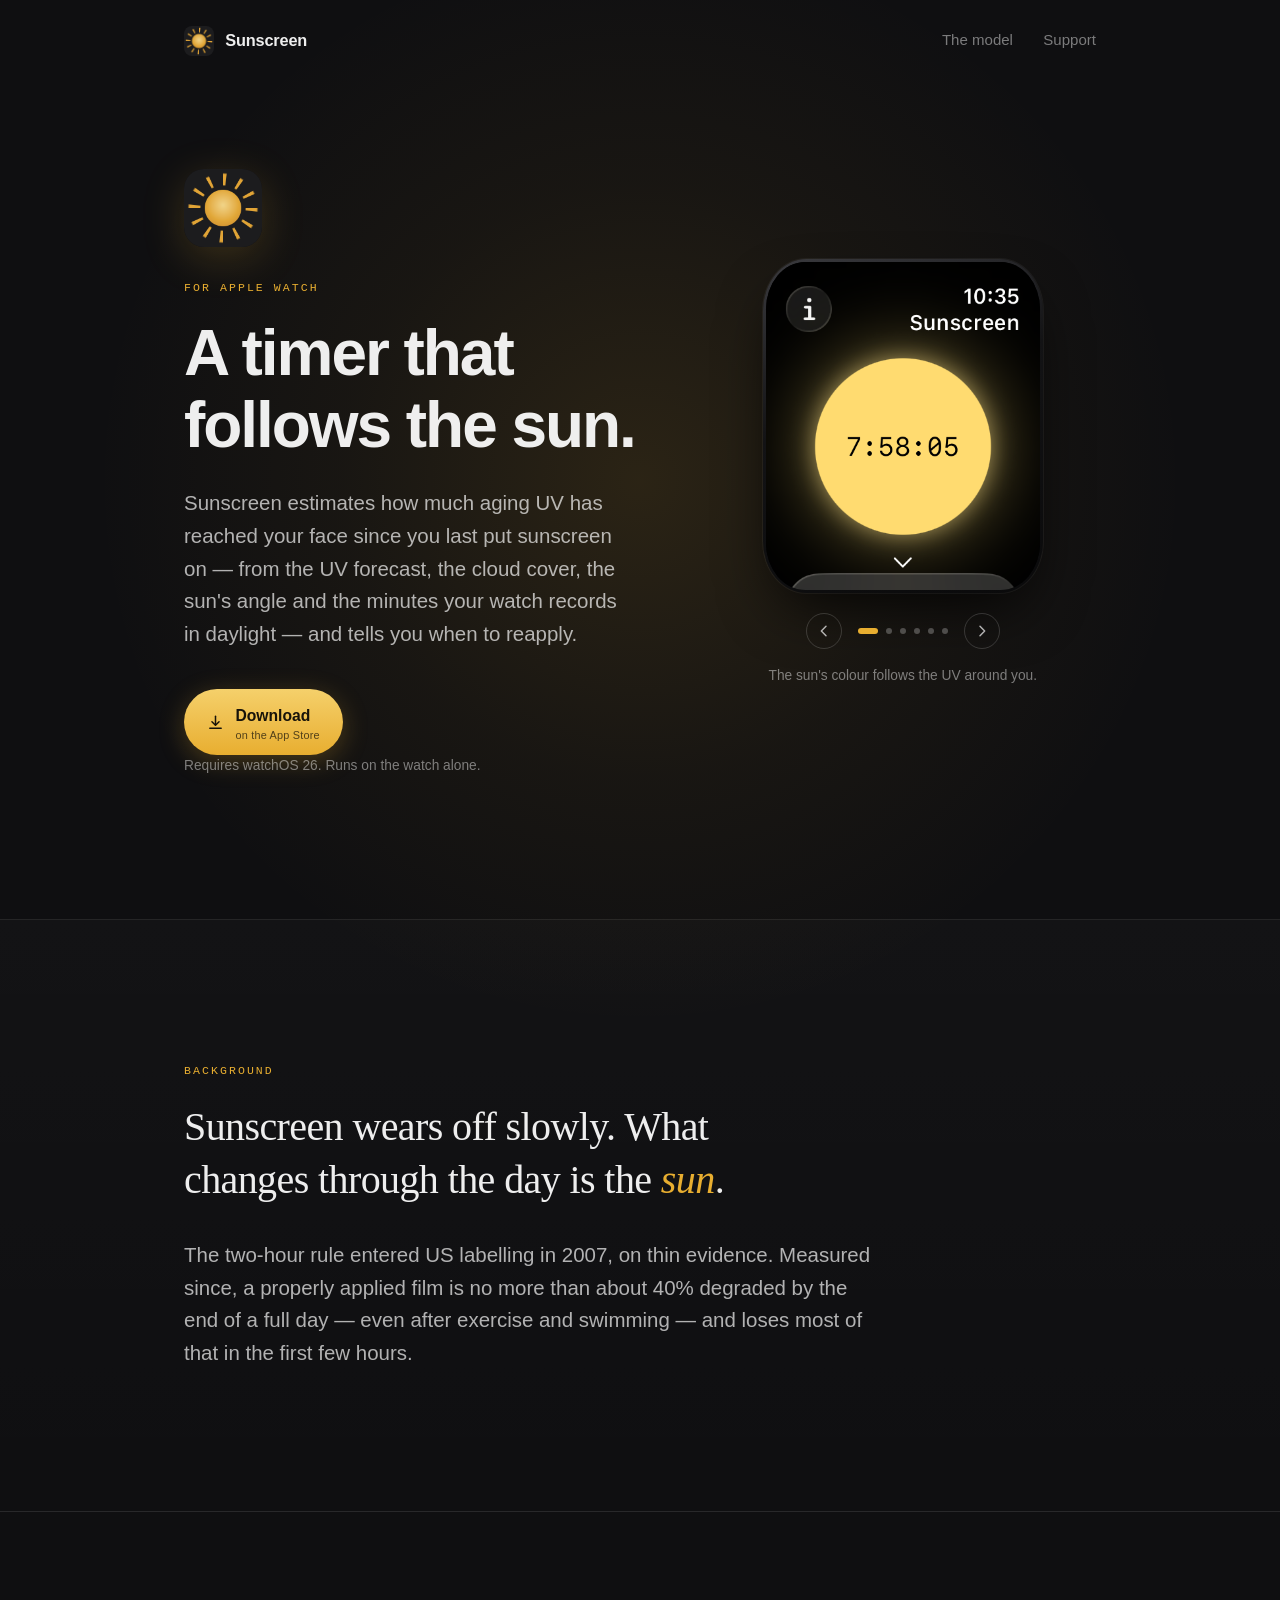
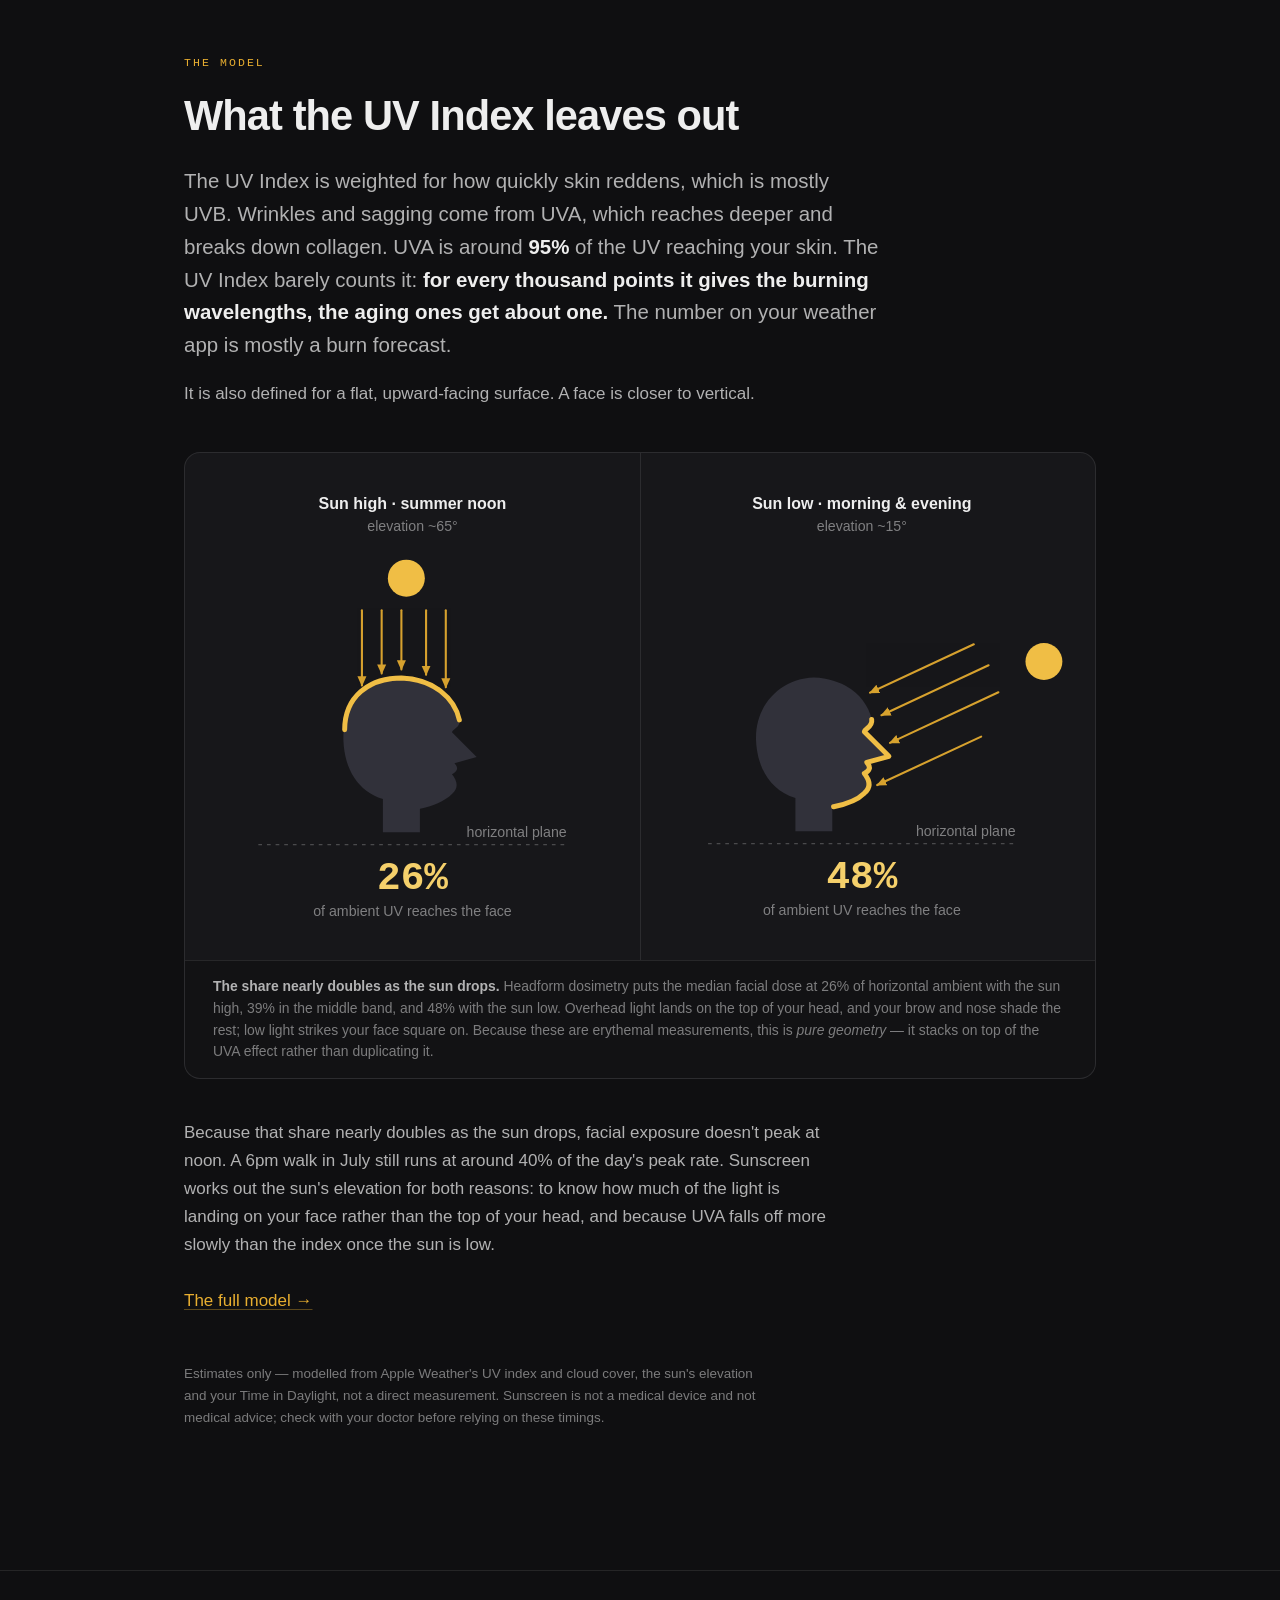
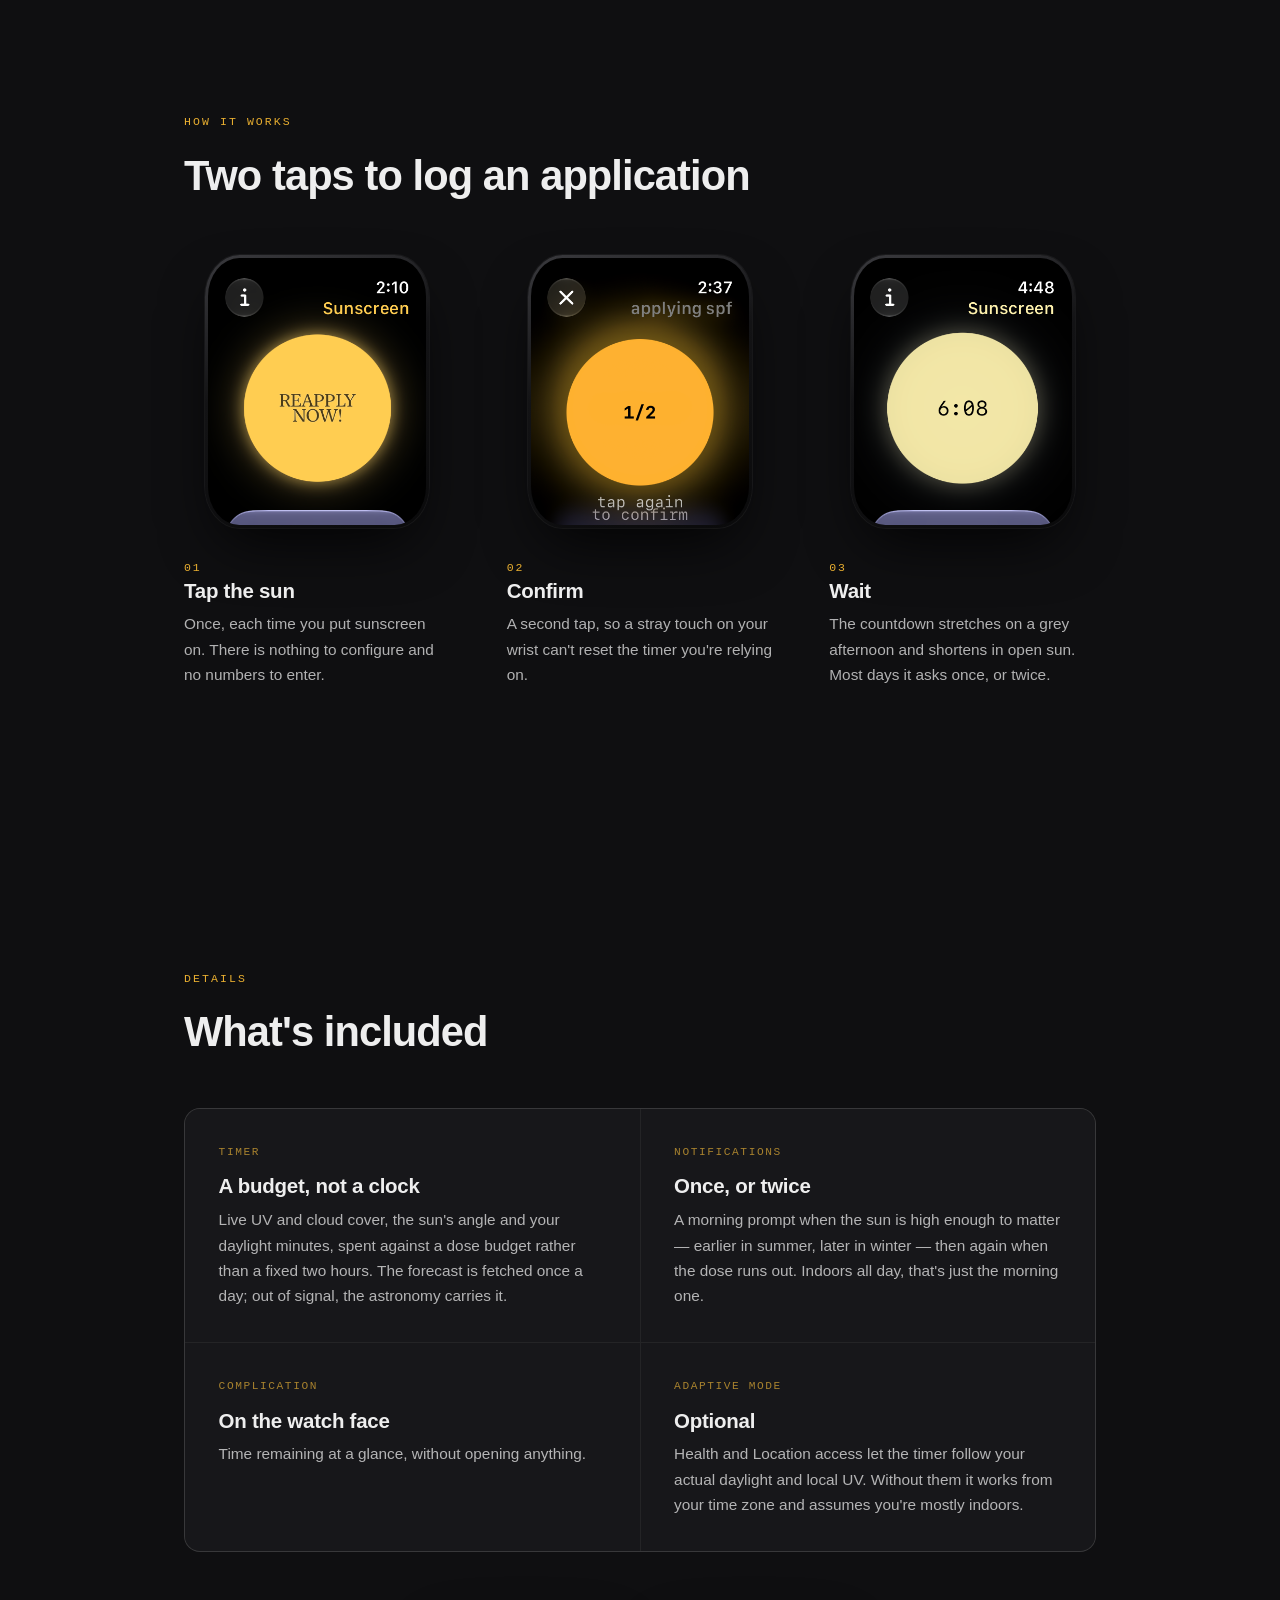
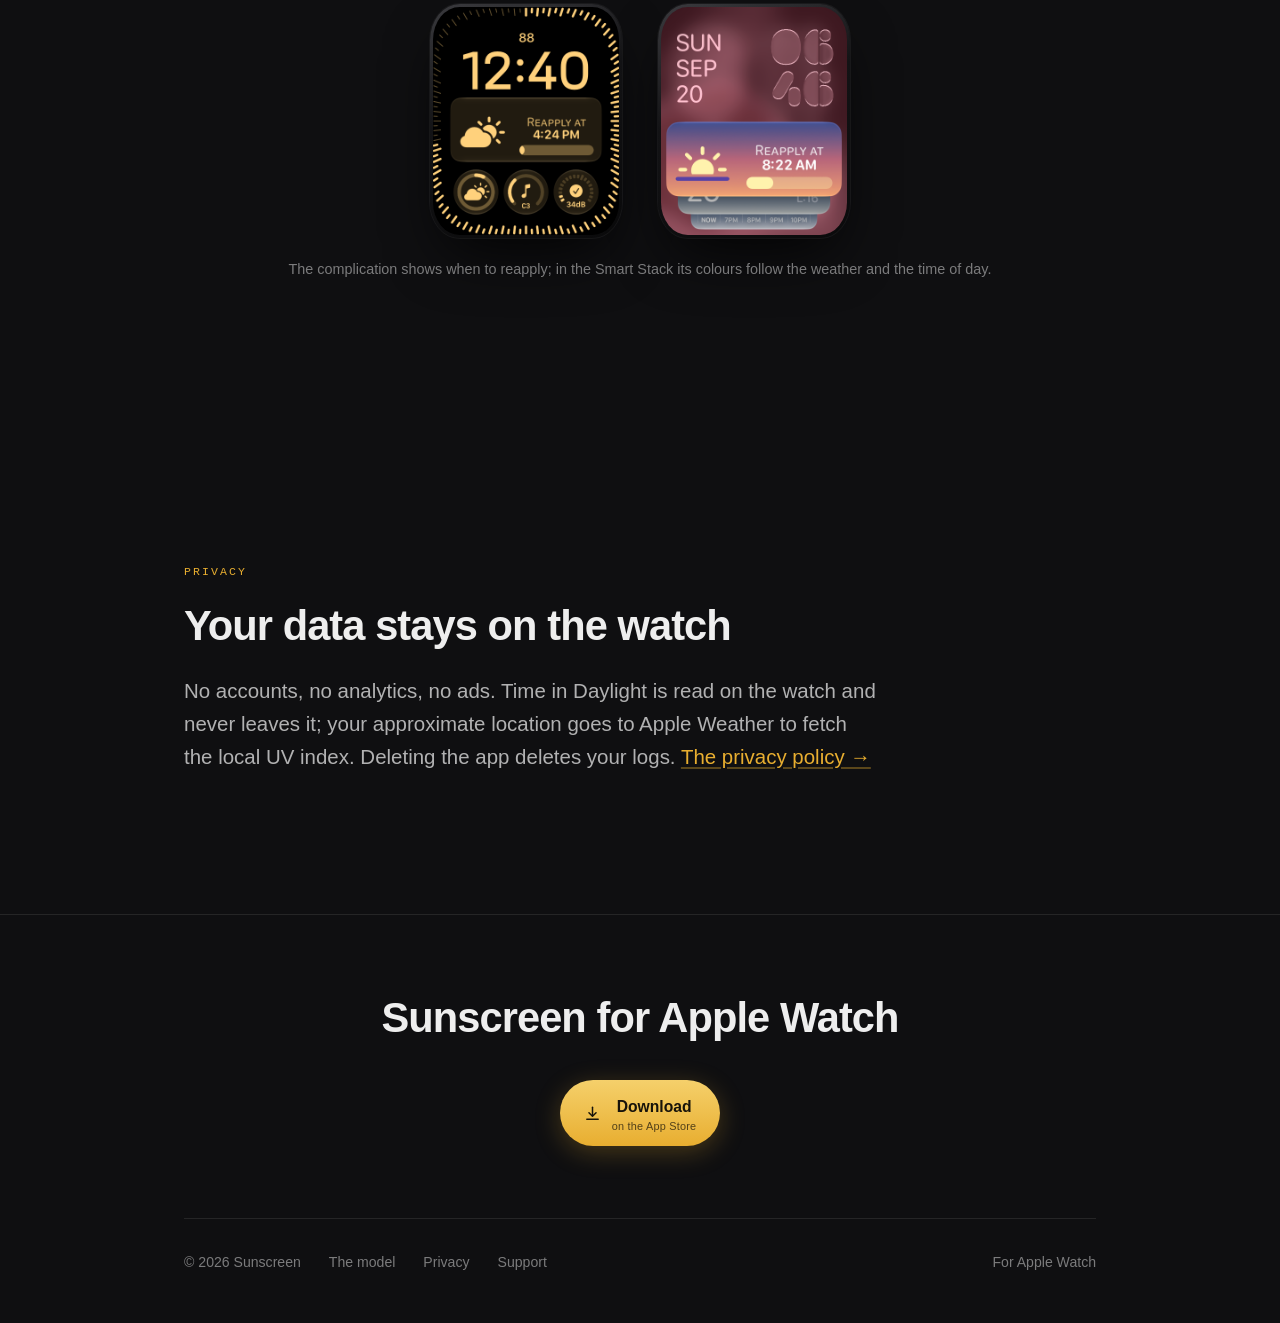
==== index.html @ d3ef0d37 "Sunscreen site" ====
<!doctype html>
<html lang="en" class="no-js">
<head>
<meta charset="utf-8">
<meta name="viewport" content="width=device-width, initial-scale=1">
<title>Sunscreen — a reapplication timer for Apple Watch</title>
<meta name="description" content="Sunscreen estimates how much aging UV has reached your face since you last put sunscreen on — from the UV forecast, cloud cover, the sun's angle and your time in daylight — and tells you when to reapply.">
<meta name="theme-color" content="#0F0F11">
<link rel="icon" href="assets/icon.png">
<link rel="apple-touch-icon" href="assets/icon.png">
<link rel="stylesheet" href="styles.css">

<meta property="og:type" content="website">
<meta property="og:title" content="Sunscreen — a reapplication timer for Apple Watch">
<meta property="og:description" content="It estimates the UV dose your face has taken since your last application, and tells you when to reapply.">
<meta property="og:image" content="assets/icon.png">
<meta name="twitter:card" content="summary_large_image">

<script>document.documentElement.classList.remove('no-js');</script>
</head>
<body>

<a class="skip-link" href="#main">Skip to content</a>

<header class="wrap">
  <nav class="nav">
    <img class="nav__mark" src="assets/icon.png" alt="">
    <a class="nav__name" href="index.html">Sunscreen</a>
    <div class="nav__links">
      <a href="the-math.html">The model</a>
      <a href="support.html">Support</a>
    </div>
  </nav>
</header>

<main id="main">

<!-- ==================================================== hero ============ -->
<section class="hero">
  <div class="wrap">
    <div class="hero__grid">
      <div>
        <img class="hero__icon" src="assets/icon.png" alt="Sunscreen app icon">
        <p class="eyebrow">For Apple Watch</p>
        <h1 class="display">A timer that follows the sun.</h1>
        <p class="lede">
          Sunscreen estimates how much aging UV has reached your face since you last put sunscreen
          on — from the UV forecast, the cloud cover, the sun's angle and the minutes your watch
          records in daylight — and tells you when to reapply.
        </p>
        <div class="cta-row">
          <!-- APP STORE LINK — replace idXXXXXXXXX everywhere when the app is live -->
          <a class="btn btn--primary" href="https://apps.apple.com/app/idXXXXXXXXX">
            <svg width="17" height="17" viewBox="0 0 24 24" fill="none" stroke="currentColor" stroke-width="2.1" stroke-linecap="round" stroke-linejoin="round" aria-hidden="true">
              <path d="M12 3v12"></path><path d="M7 11l5 5 5-5"></path><path d="M4 20h16"></path>
            </svg>
            <span>Download<span class="btn__sub">on the App&nbsp;Store</span></span>
          </a>
        </div>
        <p class="cta-note">Requires watchOS 26. Runs on the watch alone.</p>
      </div>

      <div class="hero-carousel" data-carousel aria-roledescription="carousel" aria-label="Screenshots of the app">
        <div class="watch watch--hero">
          <div class="carousel__frame" tabindex="0" aria-live="off">
            <div class="carousel__track">
              <img src="assets/screenshots/hero-1-yellow.png" alt="A pale yellow sun with seven hours fifty-eight minutes left on the countdown — low UV." draggable="false">
              <img src="assets/screenshots/hero-2-amber.png" alt="An amber sun with nineteen hours left — moderate UV." draggable="false">
              <img src="assets/screenshots/hero-3-orange.png" alt="An orange sun with eighteen and a half hours left — high UV." draggable="false">
              <img src="assets/screenshots/hero-4-red-orange.png" alt="A red-orange sun with eighteen and a half hours left — very high UV." draggable="false">
              <img src="assets/screenshots/hero-5-red.png" alt="A deep red sun with just under seven hours left — extreme UV." draggable="false">
              <img src="assets/screenshots/hero-6-night.png" alt="A purple sun with nine hours left — night." draggable="false">
            </div>
          </div>
        </div>
        <!-- hidden without JavaScript: the frame then simply shows the first shot -->
        <div class="carousel__controls">
          <button type="button" class="carousel__arrow" data-prev aria-label="Previous screenshot">
            <svg width="16" height="16" viewBox="0 0 24 24" fill="none" stroke="currentColor" stroke-width="2.2" stroke-linecap="round" stroke-linejoin="round" aria-hidden="true"><path d="M15 5l-7 7 7 7"></path></svg>
          </button>
          <div class="carousel__dots" role="tablist" aria-label="Choose a screenshot"></div>
          <button type="button" class="carousel__arrow" data-next aria-label="Next screenshot">
            <svg width="16" height="16" viewBox="0 0 24 24" fill="none" stroke="currentColor" stroke-width="2.2" stroke-linecap="round" stroke-linejoin="round" aria-hidden="true"><path d="M9 5l7 7-7 7"></path></svg>
          </button>
        </div>
        <p class="cta-note carousel__note">The sun's colour follows the UV around you.</p>
      </div>
    </div>
  </div>
</section>

<!-- ==================================================== background ====== -->
<section class="premise">
  <div class="wrap reveal">
    <p class="eyebrow">Background</p>
    <p class="premise__quote">
      Sunscreen wears off slowly. What changes through the day is the <em>sun</em>.
    </p>
    <p class="lede" style="margin-top:2rem">
      The two-hour rule entered US labelling in 2007, on thin evidence. Measured since, a
      properly applied film is no more than about 40% degraded by the end of a full day — even
      after exercise and swimming — and loses most of that in the first few hours.
    </p>
  </div>
</section>

<!-- ==================================================== the model ======= -->
<section id="model">
  <div class="wrap">
    <div class="reveal">
      <p class="eyebrow">The model</p>
      <h2>What the UV Index leaves out</h2>
      <p class="lede">
        The UV Index is weighted for how quickly skin reddens, which is mostly UVB. Wrinkles
        and sagging come from UVA, which reaches deeper and breaks down collagen. UVA is
        around <strong>95%</strong> of the UV reaching your skin. The UV Index barely counts it:
        <strong>for every thousand points it gives the burning wavelengths, the aging ones get
        about one.</strong> The number on your weather app is mostly a burn forecast.
      </p>
      <p>
        It is also defined for a flat, upward-facing surface. A face is closer to vertical.
      </p>
    </div>

    <div class="reveal">
      <figure class="figure">
                <div class="figure__panels">
          <div>
            <svg viewBox="20 0 330 372" role="img" aria-label="With the sun high overhead, rays land on the top of the head and the face receives 26 percent of horizontal ambient UV.">
              <defs>
                <marker id="arwA1" viewBox="0 0 10 10" refX="8" refY="5" markerWidth="5.4" markerHeight="5.4" orient="auto-start-reverse">
                  <path d="M 0 1 L 9 5 L 0 9 z" fill="#E8AE30"></path>
                </marker>
              </defs>
              <text class="svg-title" x="185" y="26" text-anchor="middle">Sun high · summer noon</text>
              <text class="svg-note"  x="185" y="44" text-anchor="middle">elevation ~65°</text>

              <circle cx="180" cy="82" r="15" fill="#F0BE45"></circle>
              <g stroke="#E8AE30" stroke-width="1.7" stroke-linecap="round" opacity="0.92" marker-end="url(#arwA1)">
                <line x1="144" y1="108" x2="144" y2="169"></line>
                <line x1="160" y1="108" x2="160" y2="159.3"></line>
                <line x1="176" y1="108" x2="176" y2="156"></line>
                <line x1="196" y1="108" x2="196" y2="160.3"></line>
                <line x1="212" y1="108" x2="212" y2="170.5"></line>
              </g>

              <path fill="#31313A" d="M 176 163 C 202 164 219 179 223 197 C 224 203 218 204 217 207 L 237 227 L 219 232 C 223 236 221 239 217 241 C 221 246 223 252 217 257 C 211 263 201 267 191 269 L 191 288 L 161 288 L 161 261 C 141 255 130 237 129 214 C 128 186 148 164 176 163 Z"></path>
              <path fill="none" stroke="#F0BE45" stroke-width="4" stroke-linecap="round" d="M 130 205 C 130 178 150 163 176 163 C 202 164 219 179 223 197"></path>

              <line x1="60" y1="298" x2="310" y2="298" stroke="rgba(255,255,255,0.22)" stroke-width="1" stroke-dasharray="3 4"></line>
              <text class="svg-note" x="310" y="292" text-anchor="end">horizontal plane</text>
              <text class="svg-value" x="185" y="334" text-anchor="middle" style="font-size:32px">26%</text>
              <text class="svg-note"  x="185" y="356" text-anchor="middle">of ambient UV reaches the face</text>
            </svg>
          </div>

          <div>
            <svg viewBox="380 0 330 372" role="img" aria-label="With the sun low, rays strike the face nearly perpendicular and it receives 48 percent of horizontal ambient UV.">
              <defs>
                <marker id="arwA2" viewBox="0 0 10 10" refX="8" refY="5" markerWidth="5.4" markerHeight="5.4" orient="auto-start-reverse">
                  <path d="M 0 1 L 9 5 L 0 9 z" fill="#E8AE30"></path>
                </marker>
              </defs>
              <text class="svg-title" x="540" y="26" text-anchor="middle">Sun low · morning &amp; evening</text>
              <text class="svg-note"  x="540" y="44" text-anchor="middle">elevation ~15°</text>

              <circle cx="688" cy="150" r="15" fill="#F0BE45"></circle>
              <g stroke="#E8AE30" stroke-width="1.7" stroke-linecap="round" opacity="0.92" marker-end="url(#arwA2)">
                <line x1="631" y1="136" x2="546.7" y2="175.3"></line>
                <line x1="643" y1="153" x2="556" y2="193.6"></line>
                <line x1="651" y1="175" x2="562.9" y2="216.1"></line>
                <line x1="637" y1="211" x2="552.5" y2="250.4"></line>
              </g>

              <g transform="translate(325,0)">
                <path fill="#31313A" d="M 176 163 C 202 164 219 179 223 197 C 224 203 218 204 217 207 L 237 227 L 219 232 C 223 236 221 239 217 241 C 221 246 223 252 217 257 C 211 263 201 267 191 269 L 191 288 L 161 288 L 161 261 C 141 255 130 237 129 214 C 128 186 148 164 176 163 Z"></path>
                <path fill="none" stroke="#F0BE45" stroke-width="4" stroke-linecap="round" stroke-linejoin="round" d="M 223 197 C 224 203 218 204 217 207 L 237 227 L 219 232 C 223 236 221 239 217 241 C 221 246 223 252 217 257 C 212 262 202 266 192 268"></path>
              </g>

              <line x1="415" y1="298" x2="665" y2="298" stroke="rgba(255,255,255,0.22)" stroke-width="1" stroke-dasharray="3 4"></line>
              <text class="svg-note" x="665" y="292" text-anchor="end">horizontal plane</text>
              <text class="svg-value" x="540" y="334" text-anchor="middle" style="font-size:32px">48%</text>
              <text class="svg-note"  x="540" y="356" text-anchor="middle">of ambient UV reaches the face</text>
            </svg>
          </div>
        </div>
        <figcaption>
          <strong>The share nearly doubles as the sun drops.</strong> Headform dosimetry puts the
          median facial dose at 26% of horizontal ambient with the sun high, 39% in the middle
          band, and 48% with the sun low. Overhead light lands on the top of your head, and your
          brow and nose shade the rest; low light strikes your face square on. Because these are
          erythemal measurements, this is <em>pure geometry</em> — it stacks on top of the UVA
          effect rather than duplicating it.
        </figcaption>
      </figure>

      <p style="margin-top:2.5rem">
        Because that share nearly doubles as the sun drops, facial exposure doesn't peak at
        noon. A 6pm walk in July still runs at around 40% of the day's peak rate. Sunscreen
        works out the sun's elevation for both reasons: to know how much of the light is landing on your face rather than the top of your head,
        and because UVA falls off more slowly than the index once the sun is low.
      </p>

      <p style="margin-top:1.75rem">
        <a href="the-math.html">The full model →</a>
      </p>

      <p class="disclaimer">
        Estimates only — modelled from Apple Weather's UV index and cloud cover, the sun's
        elevation and your Time in Daylight, not a direct measurement. Sunscreen is not a medical device and not medical advice;
        check with your doctor before relying on these timings.
      </p>
    </div>
  </div>
</section>

<hr class="rule">

<!-- ==================================================== how it works ==== -->
<section id="how">
  <div class="wrap">
    <div class="reveal">
      <p class="eyebrow">How it works</p>
      <h2>Two taps to log an application</h2>
    </div>

    <div class="steps reveal">
      <div class="step">
        <div class="watch"><img src="assets/screenshots/step-1.png" alt="The Sunscreen home screen: a yellow sun reading REAPPLY NOW."></div>
        <div>
          <span class="step__n">01</span>
          <h3>Tap the sun</h3>
          <p>Once, each time you put sunscreen on. There is nothing to configure and no numbers to enter.</p>
        </div>
      </div>

      <div class="step">
        <div class="watch"><img src="assets/screenshots/step-2.png" alt="The confirmation screen: an amber sun labelled one of two, with the instruction to tap again to confirm."></div>
        <div>
          <span class="step__n">02</span>
          <h3>Confirm</h3>
          <p>A second tap, so a stray touch on your wrist can't reset the timer you're relying on.</p>
        </div>
      </div>

      <div class="step">
        <div class="watch"><img src="assets/screenshots/step-3.png" alt="The home screen mid-countdown: a pale yellow sun showing six minutes eight seconds left."></div>
        <div>
          <span class="step__n">03</span>
          <h3>Wait</h3>
          <p>The countdown stretches on a grey afternoon and shortens in open sun. Most days it asks once, or twice.</p>
        </div>
      </div>
    </div>

  </div>
</section>

<!-- ==================================================== details ========= -->
<section id="features">
  <div class="wrap">
    <div class="reveal">
      <p class="eyebrow">Details</p>
      <h2>What's included</h2>
    </div>

    <div class="cards reveal">
      <div class="card">
        <span class="card__k">Timer</span>
        <h3>A budget, not a clock</h3>
        <p>Live UV and cloud cover, the sun's angle and your daylight minutes, spent against a dose budget rather than a fixed two hours. The forecast is fetched once a day; out of signal, the astronomy carries it.</p>
      </div>
      <div class="card">
        <span class="card__k">Notifications</span>
        <h3>Once, or twice</h3>
        <p>A morning prompt when the sun is high enough to matter — earlier in summer, later in winter — then again when the dose runs out. Indoors all day, that's just the morning one.</p>
      </div>
      <div class="card">
        <span class="card__k">Complication</span>
        <h3>On the watch face</h3>
        <p>Time remaining at a glance, without opening anything.</p>
      </div>
      <div class="card">
        <span class="card__k">Adaptive mode</span>
        <h3>Optional</h3>
        <p>Health and Location access let the timer follow your actual daylight and local UV. Without them it works from your time zone and assumes you're mostly indoors.</p>
      </div>
    </div>

    <div class="complications reveal">
      <div class="watch"><img src="assets/screenshots/complication-face.png" alt="An Apple Watch face with the Sunscreen complication: a sun-and-cloud icon, 'Reapply at 4:24 PM', and a progress bar." loading="lazy"></div>
      <div class="watch"><img src="assets/screenshots/complication-stack.png" alt="The Sunscreen widget in the Smart Stack at dusk, a sunrise icon on a violet-to-peach gradient, reading 'Reapply at 8:22 AM'." loading="lazy"></div>
    </div>
    <p class="small muted complications__note">The complication shows when to reapply; in the Smart Stack its colours follow the weather and the time of day.</p>
  </div>
</section>

<!-- ==================================================== privacy ========= -->
<section id="privacy">
  <div class="wrap reveal">
    <p class="eyebrow">Privacy</p>
    <h2>Your data stays on the watch</h2>
    <p class="lede">
      No accounts, no analytics, no ads. Time in Daylight is read on the watch and never
      leaves it; your approximate location goes to Apple Weather to fetch the local UV index.
      Deleting the app deletes your logs. <a href="privacy.html">The privacy policy →</a>
    </p>
  </div>
</section>

</main>

<!-- ==================================================== footer ========== -->
<footer class="footer">
  <div class="wrap">
    <div class="footer__cta reveal">
      <h2>Sunscreen for Apple Watch</h2>
      <div class="cta-row">
        <!-- APP STORE LINK — replace idXXXXXXXXX everywhere when the app is live -->
        <a class="btn btn--primary" href="https://apps.apple.com/app/idXXXXXXXXX">
          <svg width="17" height="17" viewBox="0 0 24 24" fill="none" stroke="currentColor" stroke-width="2.1" stroke-linecap="round" stroke-linejoin="round" aria-hidden="true">
            <path d="M12 3v12"></path><path d="M7 11l5 5 5-5"></path><path d="M4 20h16"></path>
          </svg>
          <span>Download<span class="btn__sub">on the App&nbsp;Store</span></span>
        </a>
      </div>
    </div>

    <div class="footer__bar">
      <span>&copy; <span data-year>2026</span> Sunscreen</span>
      <a href="the-math.html">The model</a>
      <a href="privacy.html">Privacy</a>
      <a href="support.html">Support</a>
      <span class="spacer">For Apple Watch</span>
    </div>
  </div>
</footer>

<script src="main.js"></script>
</body>
</html>
---- styles.css ----
/* ==========================================================================
   Sunscreen — marketing site
   One stylesheet, shared by index / the-math / privacy / support.
   Palette derives from the app icon: warm amber sun on near-black charcoal.
   ========================================================================== */

:root {
  /* surfaces */
  --bg:          #0F0F11;
  --surface:     #17171A;
  --surface-2:   #1E1E22;
  --line:        rgba(255, 255, 255, 0.09);
  --line-strong: rgba(255, 255, 255, 0.16);

  /* brand */
  --amber:        #E8AE30;
  --amber-bright: #F5D06B;
  --amber-dim:    #A8822E;

  /* data (sequential intensity — one hue, dim → bright) */
  --data-lo: #A8822E;
  --data-hi: #F0BE45;

  /* ink */
  --ink:   rgba(255, 255, 255, 0.93);
  --ink-2: rgba(255, 255, 255, 0.68);
  --ink-3: rgba(255, 255, 255, 0.45);

  /* type */
  --font-sans:  -apple-system, BlinkMacSystemFont, "SF Pro Text", "Segoe UI", Roboto, Helvetica, Arial, sans-serif;
  --font-mono:  ui-monospace, "SF Mono", SFMono-Regular, Menlo, Consolas, monospace;
  --font-serif: ui-serif, "New York", Georgia, "Times New Roman", serif;

  /* rhythm */
  --wrap: 62rem;
  --gap-section: clamp(5.5rem, 11vw, 10rem);
}

/* --------------------------------------------------------------- reset -- */

*, *::before, *::after { box-sizing: border-box; }

html {
  -webkit-text-size-adjust: 100%;
  scroll-behavior: smooth;
}

body {
  margin: 0;
  background: var(--bg);
  color: var(--ink-2);
  font-family: var(--font-sans);
  font-size: 17px;
  line-height: 1.65;
  -webkit-font-smoothing: antialiased;
  -moz-osx-font-smoothing: grayscale;
  overflow-x: hidden;
}

img { max-width: 100%; display: block; }

a { color: var(--amber); text-decoration-color: rgba(232, 174, 48, 0.35); text-underline-offset: 3px; }
a:hover { color: var(--amber-bright); text-decoration-color: currentColor; }

h1, h2, h3 { color: var(--ink); line-height: 1.12; letter-spacing: -0.022em; margin: 0; font-weight: 600; }

:focus-visible {
  outline: 2px solid var(--amber);
  outline-offset: 3px;
  border-radius: 4px;
}

/* -------------------------------------------------------------- layout -- */

.wrap {
  width: 100%;
  max-width: var(--wrap);
  margin-inline: auto;
  padding-inline: clamp(1.25rem, 5vw, 2.5rem);
}

.wrap--narrow { max-width: 40rem; }

section { padding-block: var(--gap-section); }

.skip-link {
  position: absolute;
  left: -9999px;
  top: 0;
  background: var(--amber);
  color: #000;
  padding: 0.6rem 1rem;
  z-index: 100;
  border-radius: 0 0 8px 0;
  font-weight: 600;
}
.skip-link:focus { left: 0; }

/* ---------------------------------------------------------- typography -- */

.eyebrow {
  font-family: var(--font-mono);
  font-size: 0.72rem;
  letter-spacing: 0.18em;
  text-transform: uppercase;
  color: var(--amber);
  margin: 0 0 1.35rem;
}

.display {
  font-size: clamp(2.35rem, 6.4vw, 4rem);
  letter-spacing: -0.032em;
  font-weight: 600;
}

h2 { font-size: clamp(1.8rem, 3.9vw, 2.6rem); }
h3 { font-size: clamp(1.1rem, 2vw, 1.28rem); letter-spacing: -0.012em; }

.lede {
  font-size: clamp(1.06rem, 1.9vw, 1.28rem);
  line-height: 1.6;
  color: var(--ink-2);
  max-width: 34em;
  margin: 1.6rem 0 0;
}

p { margin: 1.15rem 0 0; max-width: 38em; }

strong { color: var(--ink); font-weight: 600; }

.mono { font-family: var(--font-mono); font-size: 0.94em; color: var(--ink); }

.muted { color: var(--ink-3); }

.small { font-size: 0.9rem; line-height: 1.6; }

/* ---------------------------------------------------------------- nav --- */

.nav {
  position: relative;
  z-index: 3;
  display: flex;
  align-items: center;
  gap: 0.7rem;
  padding-block: 1.6rem;
}

.nav__mark { width: 30px; height: 30px; border-radius: 8px; }

.nav__name {
  color: var(--ink);
  font-weight: 600;
  letter-spacing: -0.01em;
  text-decoration: none;
  font-size: 1.02rem;
}

.nav__links {
  margin-left: auto;
  display: flex;
  gap: clamp(1rem, 3vw, 1.9rem);
  font-size: 0.94rem;
}

.nav__links a { color: var(--ink-3); text-decoration: none; }
.nav__links a:hover { color: var(--ink); }

/* --------------------------------------------------------------- hero --- */

.hero {
  position: relative;
  padding-block: clamp(3rem, 7vw, 5.5rem) var(--gap-section);
}

/* the single soft glow on the page */
.hero::before {
  content: "";
  position: absolute;
  top: -14rem;
  left: 50%;
  width: min(78rem, 155vw);
  aspect-ratio: 1;
  transform: translateX(-50%);
  background: radial-gradient(circle, rgba(232, 174, 48, 0.13) 0%, rgba(232, 174, 48, 0.045) 34%, transparent 62%);
  pointer-events: none;
  z-index: 0;
}

.hero > * { position: relative; z-index: 1; }

.hero__grid {
  display: grid;
  gap: clamp(3rem, 7vw, 4.5rem);
  align-items: center;
}

@media (min-width: 62rem) {
  .hero__grid { grid-template-columns: 1.08fr 0.92fr; }
}

.hero__icon {
  width: 78px;
  height: 78px;
  border-radius: 20px;
  margin-bottom: 1.9rem;
  box-shadow: 0 10px 44px rgba(232, 174, 48, 0.2);
}

/* ---------------------------------------------------------------- cta --- */

.cta-row {
  display: flex;
  flex-wrap: wrap;
  align-items: center;
  gap: 1rem 1.5rem;
  margin-top: 2.4rem;
}

.btn {
  display: inline-flex;
  align-items: center;
  gap: 0.7rem;
  padding: 0.85rem 1.45rem;
  border-radius: 999px;
  font-weight: 600;
  font-size: 0.98rem;
  text-decoration: none;
  transition: transform 0.16s ease, box-shadow 0.16s ease, background 0.16s ease;
}

.btn--primary {
  background: linear-gradient(180deg, var(--amber-bright), var(--amber));
  color: #17130A;
  box-shadow: 0 6px 26px rgba(232, 174, 48, 0.26);
}
.btn--primary:hover {
  color: #17130A;
  transform: translateY(-1px);
  box-shadow: 0 9px 32px rgba(232, 174, 48, 0.36);
}

.btn--ghost {
  color: var(--ink-2);
  border: 1px solid var(--line-strong);
}
.btn--ghost:hover { color: var(--ink); background: var(--surface); }

.btn__sub {
  display: block;
  font-size: 0.68rem;
  font-weight: 500;
  opacity: 0.72;
  letter-spacing: 0.02em;
  line-height: 1.2;
}

.cta-note { font-size: 0.86rem; color: var(--ink-3); margin: 0; }

/* -------------------------------------------------------------- watch --- */

.watch {
  --watch-w: 15.5rem;
  width: var(--watch-w);
  aspect-ratio: 422 / 514;
  border-radius: 15.5%;
  padding: 3px;
  background: linear-gradient(160deg, #3A3A3E, #131315 42%, #0A0A0B);
  box-shadow:
    0 0 0 1px rgba(255, 255, 255, 0.05),
    0 26px 60px -18px rgba(0, 0, 0, 0.9);
  flex: none;
}

.watch img,
.watch .watch__ph {
  width: 100%;
  height: 100%;
  border-radius: 14.4%;
  object-fit: cover;
  background: #000;
}

/* placeholder, used if an image is ever missing */
.watch__ph {
  display: grid;
  place-content: center;
  color: var(--ink-3);
  font-family: var(--font-mono);
  font-size: 0.72rem;
  text-align: center;
}

.watch--hero { --watch-w: min(17.5rem, 74vw); margin-inline: auto; }

.watch-row {
  display: flex;
  gap: clamp(1.25rem, 3.5vw, 2.25rem);
  overflow-x: auto;
  padding-block: 0.5rem 1.25rem;
  scroll-snap-type: x mandatory;
  -webkit-overflow-scrolling: touch;
}
.watch-row > * { scroll-snap-align: center; }
.watch-row .watch { --watch-w: 13.5rem; }

/* ------------------------------------------------------------ premise --- */

.premise {
  border-top: 1px solid var(--line);
  border-bottom: 1px solid var(--line);
  background: linear-gradient(180deg, rgba(255, 255, 255, 0.014), transparent);
}

.premise__quote {
  font-family: var(--font-serif);
  font-size: clamp(1.55rem, 3.9vw, 2.5rem);
  line-height: 1.32;
  letter-spacing: -0.015em;
  color: var(--ink);
  margin: 0;
  max-width: 20em;
}

.premise__quote em { color: var(--amber); font-style: italic; }

/* -------------------------------------------------------------- ideas --- */

.idea { margin-top: var(--gap-section); }
.idea:first-of-type { margin-top: 3.5rem; }

.idea__num {
  font-family: var(--font-mono);
  font-size: 0.72rem;
  letter-spacing: 0.16em;
  color: var(--amber);
  display: block;
  margin-bottom: 0.9rem;
}

.idea h3 {
  font-size: clamp(1.45rem, 3.2vw, 2.05rem);
  letter-spacing: -0.024em;
  max-width: 18em;
}

/* ------------------------------------------------------------- figure --- */

.figure {
  margin: 2.75rem 0 0;
  border: 1px solid var(--line);
  border-radius: 16px;
  background: var(--surface);
  overflow: hidden;
}

.figure__body { overflow-x: auto; padding: clamp(1rem, 3vw, 1.75rem); }

.figure svg { display: block; width: 100%; height: auto; min-width: 30rem; }

.figure figcaption {
  border-top: 1px solid var(--line);
  padding: 0.95rem clamp(1rem, 3vw, 1.75rem);
  font-size: 0.87rem;
  line-height: 1.55;
  color: var(--ink-3);
  background: rgba(0, 0, 0, 0.22);
  max-width: none;
}

.figure figcaption strong { color: var(--ink-2); font-weight: 600; }

/* svg helpers */
.svg-label   { font-family: var(--font-sans); font-size: 12px; fill: rgba(255,255,255,0.45); }
.svg-value   { font-family: var(--font-mono); font-size: 21px; font-weight: 600; fill: #F5D06B; }
.svg-title   { font-family: var(--font-sans); font-size: 13px; font-weight: 600; fill: rgba(255,255,255,0.93); }
.svg-note    { font-family: var(--font-sans); font-size: 11.5px; fill: rgba(255,255,255,0.45); }
.svg-axis    { stroke: rgba(255,255,255,0.16); stroke-width: 1; }
.svg-grid    { stroke: rgba(255,255,255,0.07); stroke-width: 1; }

/* --------------------------------------------------------------- grid --- */

.cards {
  display: grid;
  gap: 1px;
  margin-top: 3.25rem;
  background: var(--line);
  border: 1px solid var(--line);
  border-radius: 16px;
  overflow: hidden;
}

@media (min-width: 46rem) { .cards { grid-template-columns: 1fr 1fr; } }

.card {
  background: var(--surface);
  padding: clamp(1.5rem, 3.4vw, 2.1rem);
}

.card h3 { margin-bottom: 0.55rem; }
.card p { margin: 0; font-size: 0.96rem; color: var(--ink-2); }

.card__k {
  font-family: var(--font-mono);
  font-size: 0.7rem;
  letter-spacing: 0.14em;
  text-transform: uppercase;
  color: var(--amber-dim);
  display: block;
  margin-bottom: 0.9rem;
}

/* --------------------------------------------------------------- step --- */

.steps {
  display: grid;
  gap: clamp(2.5rem, 5vw, 3.5rem);
  margin-top: 3.5rem;
}

@media (min-width: 52rem) { .steps { grid-template-columns: repeat(3, 1fr); } }

.step { display: flex; flex-direction: column; align-items: flex-start; gap: 1.5rem; }
.step .watch { --watch-w: 100%; max-width: 14rem; align-self: center; }
.step h3 { margin-bottom: 0.5rem; }
.step p { margin: 0; font-size: 0.96rem; }
.step__n {
  font-family: var(--font-mono);
  font-size: 0.72rem;
  letter-spacing: 0.16em;
  color: var(--amber);
}

/* ------------------------------------------------------------- inline --- */

.callout {
  margin-top: 2.5rem;
  padding: 1.4rem 1.6rem;
  border-left: 2px solid var(--amber);
  background: linear-gradient(90deg, rgba(232, 174, 48, 0.07), transparent 70%);
  border-radius: 0 10px 10px 0;
}
.callout p { margin: 0; }

.disclaimer {
  margin-top: 3rem;
  font-size: 0.84rem;
  color: var(--ink-3);
  max-width: 44em;
}

.rule { border: 0; border-top: 1px solid var(--line); margin: 0; }

/* --------------------------------------------------------------- prose - */

.prose h2 { margin-top: 3.25rem; font-size: clamp(1.3rem, 2.6vw, 1.6rem); }
.prose h2:first-of-type { margin-top: 2.5rem; }
.prose ul { margin: 1.15rem 0 0; padding-left: 1.15rem; max-width: 38em; }
.prose li { margin-bottom: 0.6rem; }
.prose li::marker { color: var(--amber-dim); }

.refs { margin-top: 1.5rem; padding-left: 0; list-style: none; }
.refs li {
  font-size: 0.9rem;
  color: var(--ink-3);
  padding: 0.7rem 0;
  border-bottom: 1px solid var(--line);
  max-width: 44em;
}

/* ------------------------------------------------------------- footer --- */

.footer {
  border-top: 1px solid var(--line);
  padding-block: clamp(3.5rem, 7vw, 5rem) 3rem;
}

.footer__cta { text-align: center; padding-bottom: clamp(3rem, 6vw, 4.5rem); }
.footer__cta h2 { max-width: 16em; margin-inline: auto; }
.footer__cta .cta-row { justify-content: center; }
.footer__cta .lede { margin-inline: auto; }

.footer__bar {
  border-top: 1px solid var(--line);
  padding-top: 2rem;
  display: flex;
  flex-wrap: wrap;
  gap: 0.85rem 1.75rem;
  align-items: center;
  font-size: 0.88rem;
  color: var(--ink-3);
}

.footer__bar a { color: var(--ink-3); text-decoration: none; }
.footer__bar a:hover { color: var(--ink); }
.footer__bar .spacer { margin-left: auto; }

/* ------------------------------------------------------------- motion --- */

.reveal { opacity: 0; transform: translateY(14px); }

.reveal.is-in {
  opacity: 1;
  transform: none;
  transition: opacity 0.5s ease, transform 0.5s cubic-bezier(0.22, 0.61, 0.36, 1);
}

/* Content must never depend on JS: if JS is off, nothing is hidden. */
.no-js .reveal { opacity: 1; transform: none; }

@media (prefers-reduced-motion: reduce) {
  html { scroll-behavior: auto; }
  .reveal { opacity: 1 !important; transform: none !important; transition: none !important; }
  * { animation-duration: 0.001ms !important; transition-duration: 0.001ms !important; }
}

/* ------------------------------------------------------- refinements --- */

.display, h2, h3, .premise__quote { text-wrap: balance; }
.lede { text-wrap: pretty; }

/* Two-panel figures: side by side on wide screens, stacked on narrow ones,
   so the comparison survives instead of turning into a sideways scroll. */
.figure__panels { display: grid; }
.figure__panels > div { padding: clamp(0.9rem, 2.4vw, 1.5rem); min-width: 0; }
.figure__panels svg { min-width: 0; }

@media (min-width: 44rem) {
  .figure__panels { grid-template-columns: 1fr 1fr; }
  .figure__panels > div + div { border-left: 1px solid var(--line); }
}
@media (max-width: 43.999rem) {
  .figure__panels > div + div { border-top: 1px solid var(--line); }
}

/* In the narrow prose column, let figures break out to a readable width.
   Capped so it never exceeds the viewport (no horizontal page scroll). */
.wrap--narrow .figure {
  width: min(52rem, calc(100vw - 2.5rem));
  position: relative;
  left: 50%;
  transform: translateX(-50%);
}

/* ------------------------------------------------- inline citations ----- */

.ref {
  font-family: var(--font-mono);
  font-size: 0.62em;
  vertical-align: super;
  line-height: 0;
  margin-left: 0.1em;
  padding: 0 0.1em;
  color: var(--amber);
  text-decoration: none;
}
.ref:hover, .ref:focus-visible { text-decoration: underline; }

ol.refs { counter-reset: ref; }

ol.refs li {
  counter-increment: ref;
  position: relative;
  padding: 0.75rem 0 0.75rem 2rem;
  scroll-margin-top: 2rem;
}

ol.refs li::before {
  content: counter(ref);
  position: absolute;
  left: 0;
  top: 0.9rem;
  font-family: var(--font-mono);
  font-size: 0.72rem;
  color: var(--amber);
}

ol.refs li:target { background: rgba(232, 174, 48, 0.07); }

.refs cite { font-style: italic; color: var(--ink-2); }
.refs a { color: var(--ink-3); text-decoration-color: rgba(255, 255, 255, 0.22); }
.refs a:hover { color: var(--amber); }

/* the hero shot is a Series 11 export (416×496); the step shots are SE (368×448) */
.watch--hero { aspect-ratio: 416 / 496; }

/* two citations on one claim read as "2,3" */
.ref + .ref::before { content: ","; margin-right: 0.08em; }

/* ------------------------------------------------------ hero carousel --- */
/* One bezel; the screen inside it slides. Without JavaScript the track sits
   at the first shot and the controls are hidden, so it degrades to a still. */

.hero-carousel { width: min(17.5rem, 74vw); margin-inline: auto; user-select: none; -webkit-user-select: none; }
.hero-carousel .watch { --watch-w: 100%; }

.carousel__frame {
  width: 100%; height: 100%;
  border-radius: 14.4%;
  overflow: hidden;
  background: #000;
  cursor: grab;
  touch-action: pan-y;
}
.carousel__frame:active { cursor: grabbing; }

.carousel__track { display: flex; height: 100%; will-change: transform; }
.carousel__track.is-animating { transition: transform 0.55s cubic-bezier(0.22, 0.61, 0.36, 1); }
.carousel__track img { flex: none; width: 100%; height: 100%; object-fit: cover; border-radius: 0; -webkit-user-drag: none; }

.carousel__controls { display: flex; align-items: center; justify-content: center; gap: 1rem; margin-top: 1.25rem; }
.no-js .carousel__controls { display: none; }

.carousel__arrow {
  display: grid; place-items: center;
  width: 2.25rem; height: 2.25rem;
  border-radius: 999px;
  border: 1px solid var(--line-strong);
  background: none;
  color: var(--ink-2);
  cursor: pointer;
  transition: background 0.16s ease, color 0.16s ease;
}
.carousel__arrow:hover { background: var(--surface); color: var(--ink); }

.carousel__dots { display: flex; align-items: center; gap: 0.5rem; }
.carousel__dot {
  width: 0.375rem; height: 0.375rem;
  border-radius: 999px; border: 0; padding: 0;
  background: rgba(255, 255, 255, 0.25);
  cursor: pointer;
  transition: width 0.2s ease, background 0.2s ease;
}
.carousel__dot:hover { background: rgba(255, 255, 255, 0.45); }
.carousel__dot[aria-selected="true"] { width: 1.25rem; background: var(--amber); }

.carousel__note { text-align: center; margin-top: 1rem; }

@media (prefers-reduced-motion: reduce) { .carousel__track.is-animating { transition: none; } }

/* ------------------------------------------------------- complications --- */

.complications { display: flex; justify-content: center; gap: clamp(1.25rem, 3.5vw, 2.25rem); margin-top: 3.25rem; }
.complications .watch { --watch-w: min(12rem, 40vw); }
.complications__note { text-align: center; margin-top: 1.25rem; max-width: none; }

/* a single watch shot in the prose column, with a caption */
.watch-figure { margin: 2.75rem auto 0; width: min(22rem, 80vw); text-align: center; }
.watch-figure .watch { --watch-w: min(13rem, 60vw); margin-inline: auto; }
.watch-figure figcaption { margin-top: 1rem; font-size: 0.87rem; line-height: 1.55; color: var(--ink-3); }
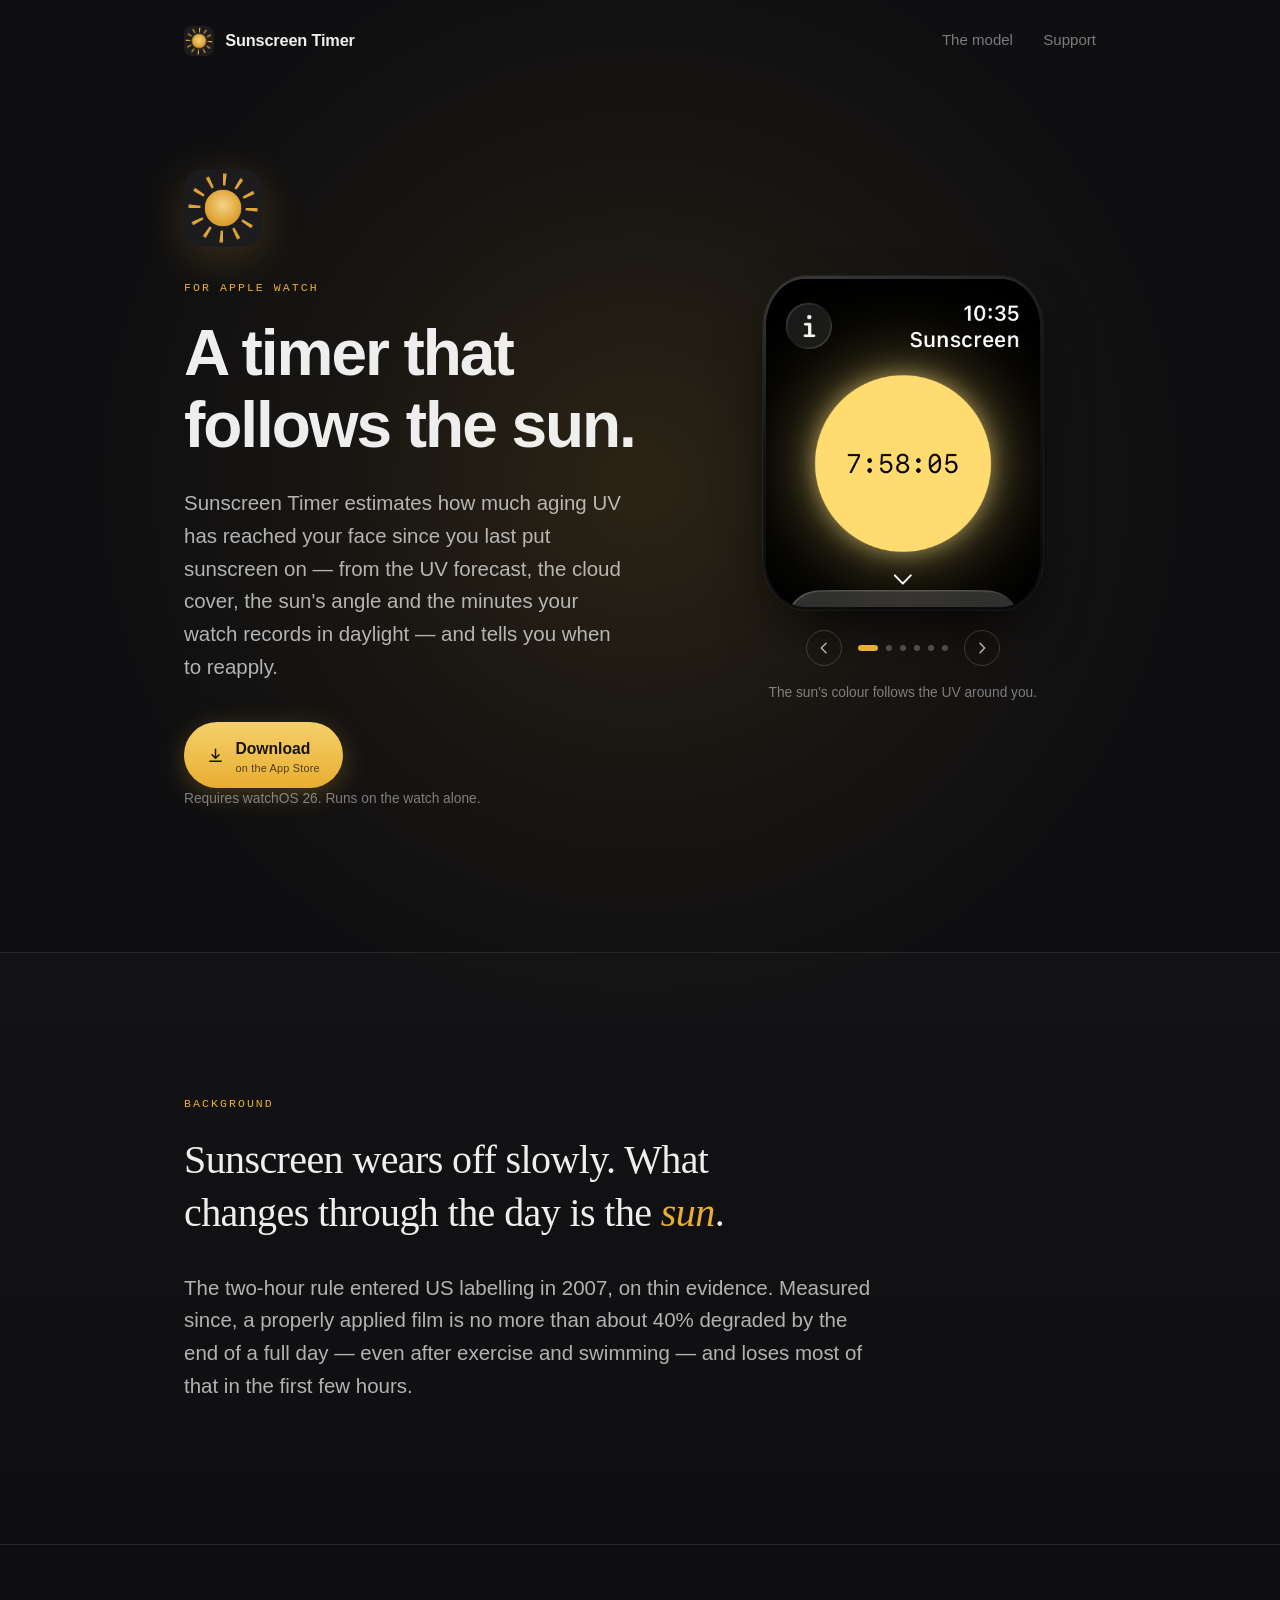
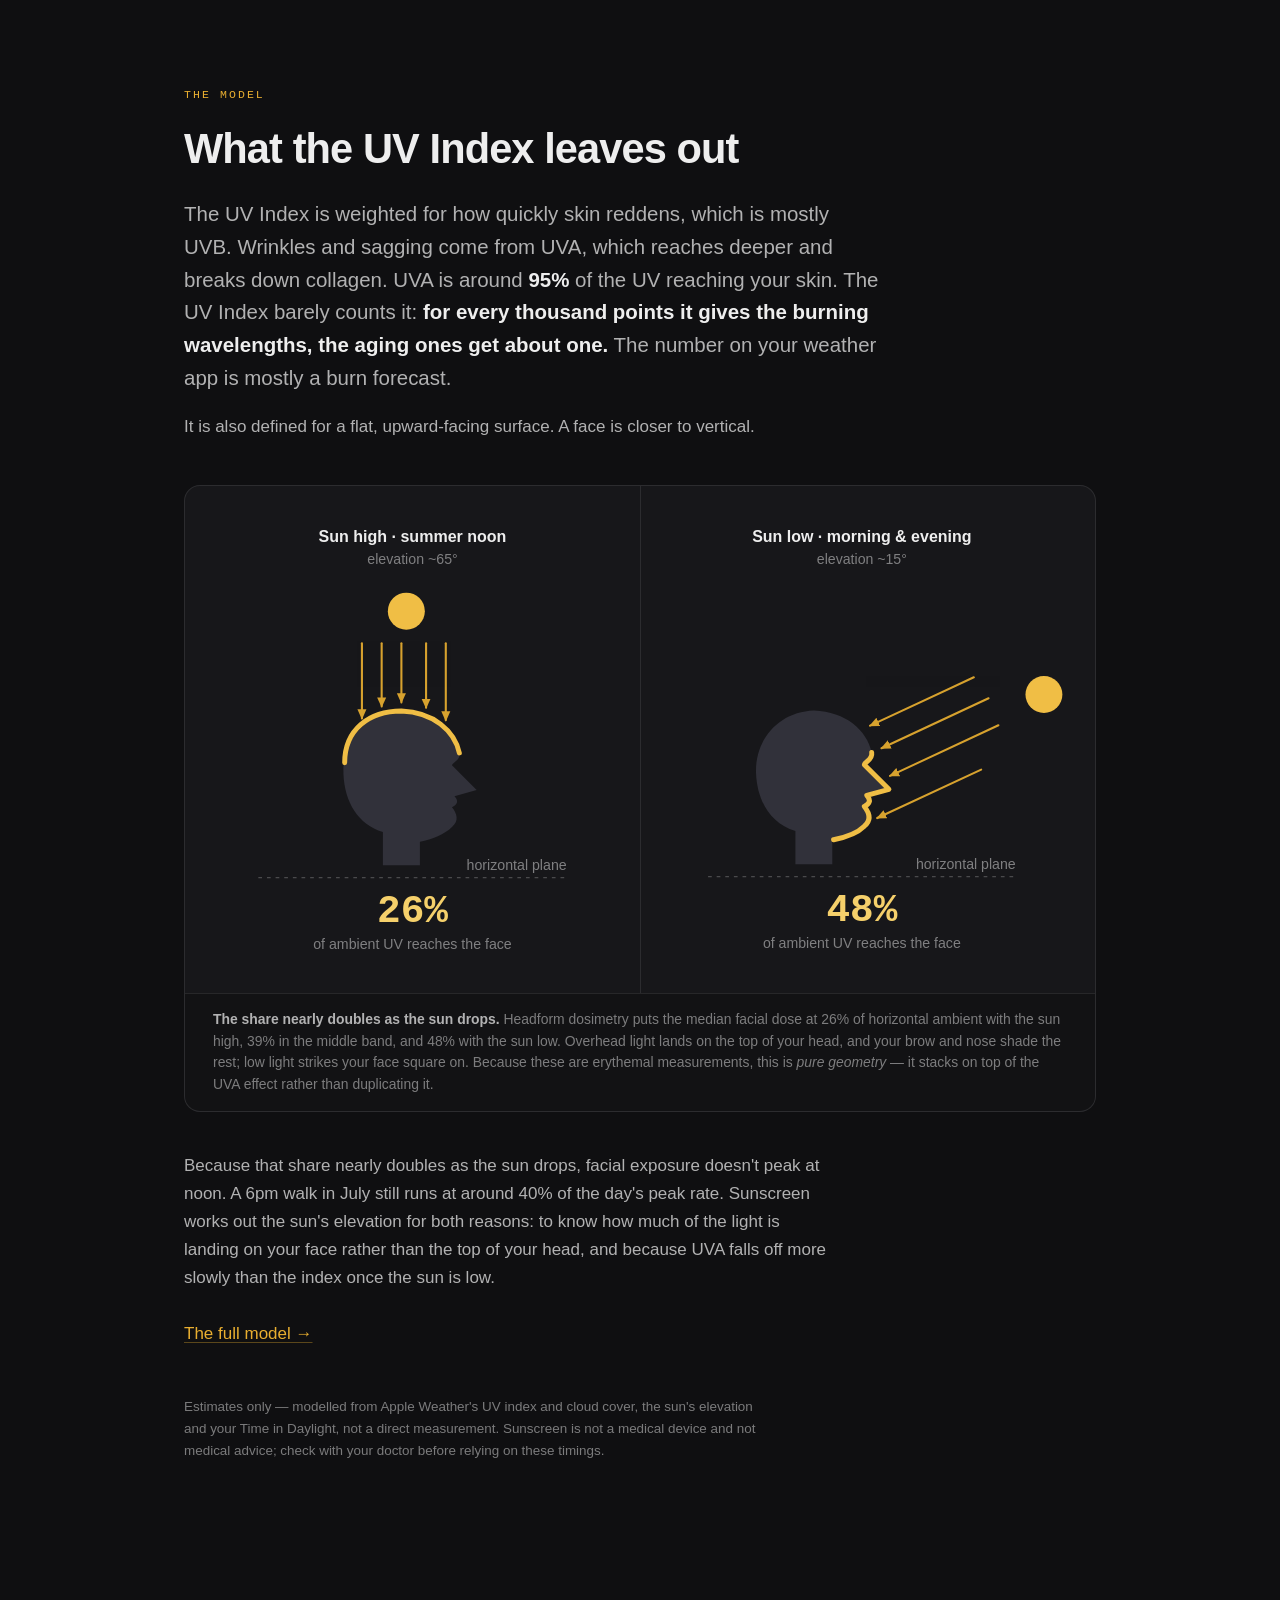
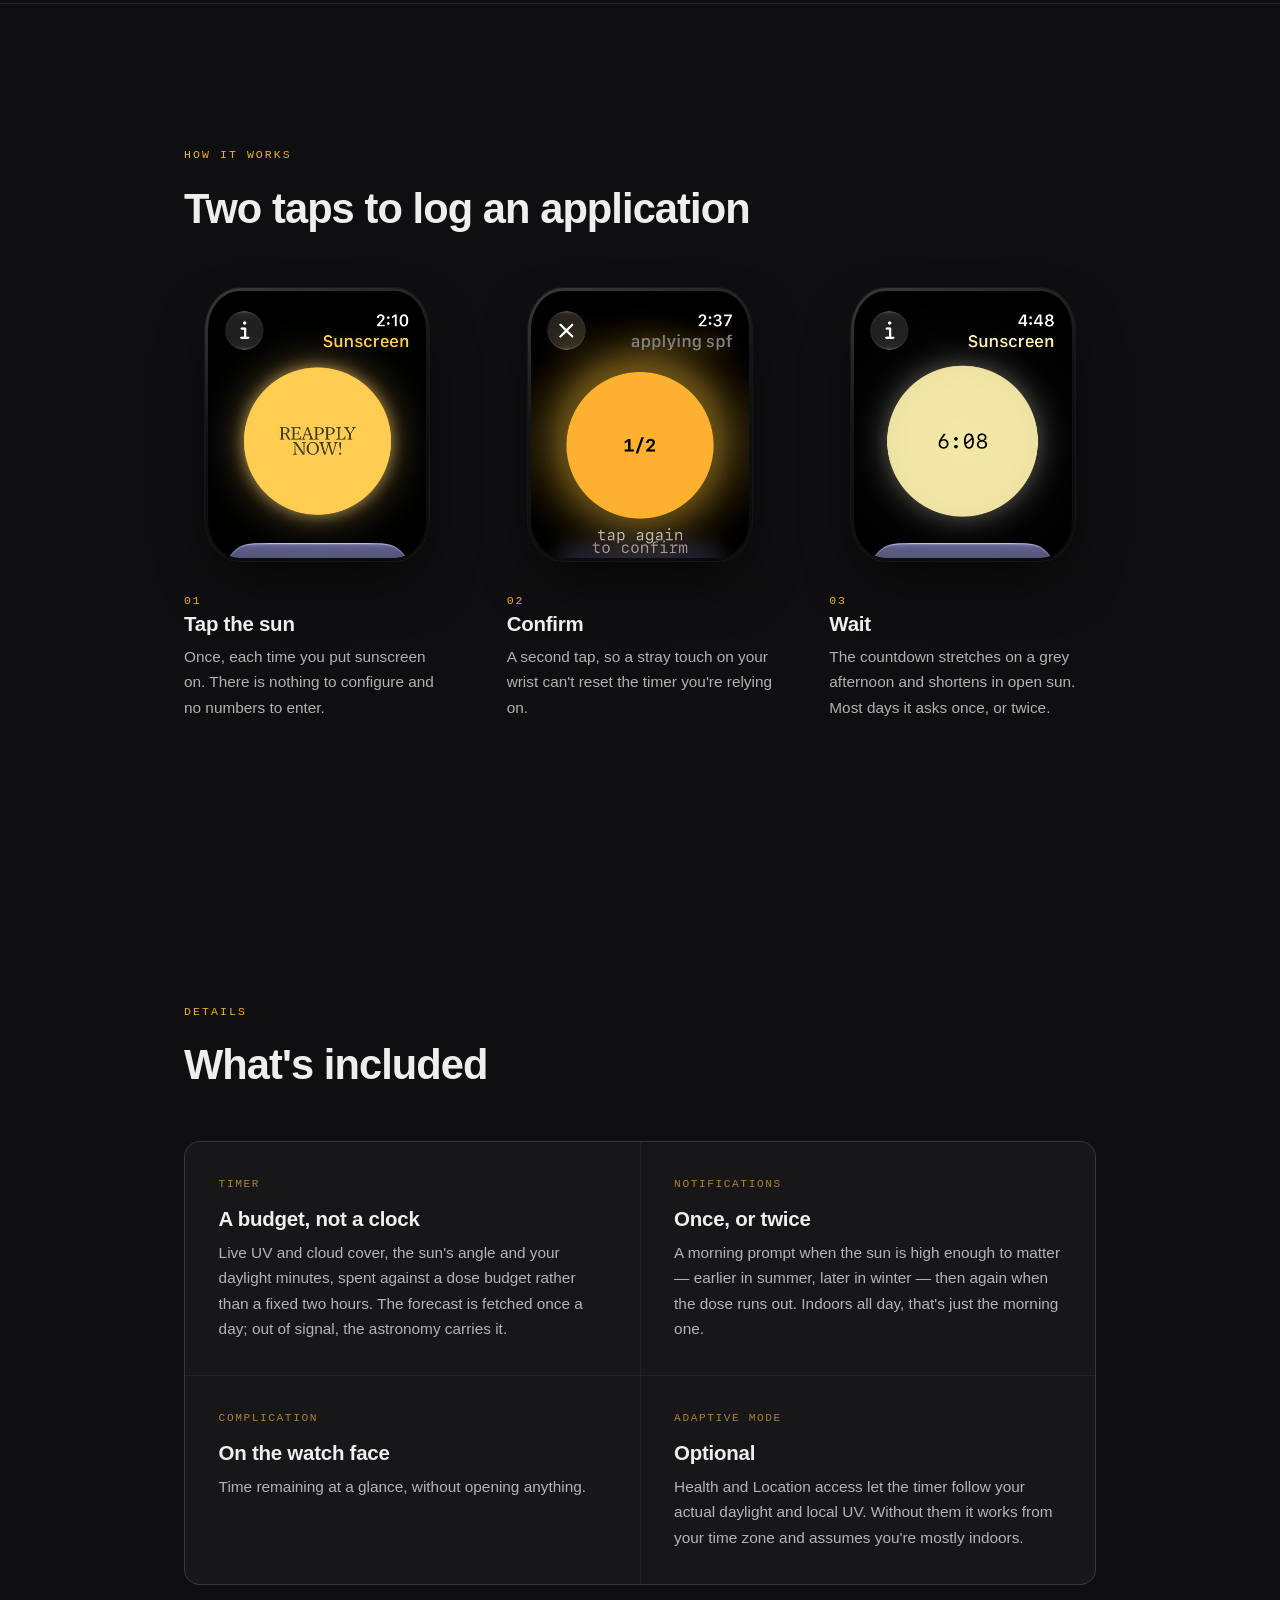
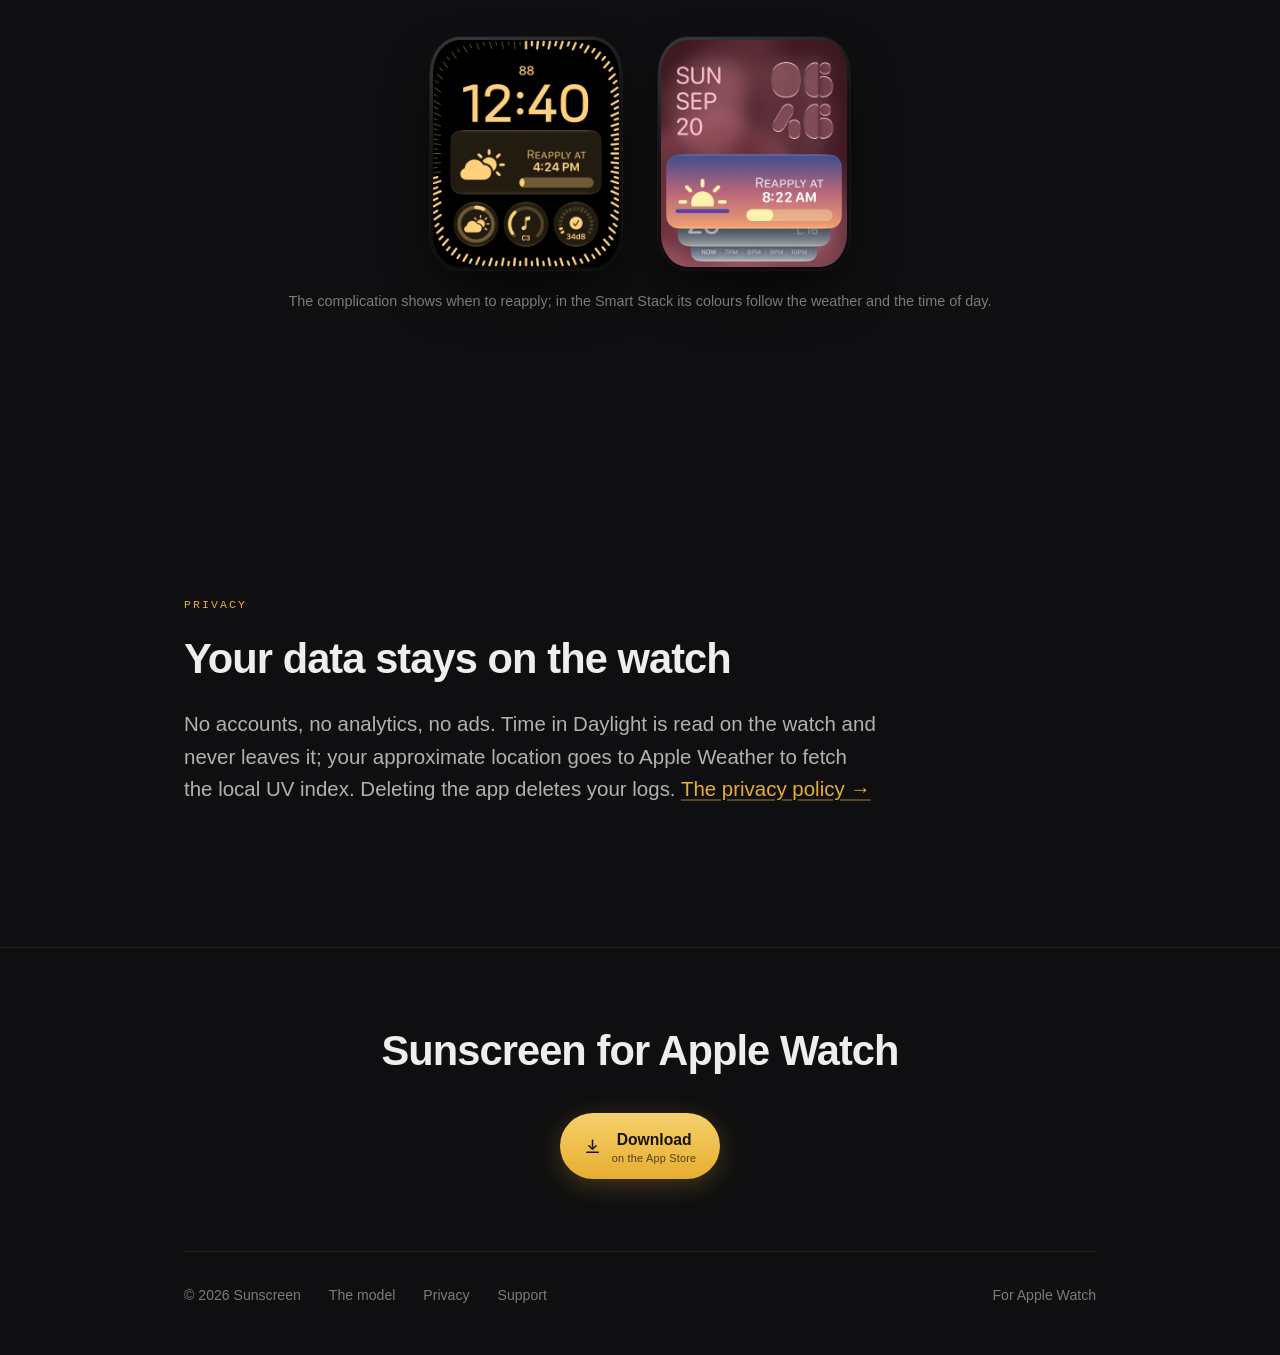
==== commit de197449: "Use full app name Sunscreen Timer in title and first mention Co-Authored-By: Claude Opus 5.5 <norepl" ====
--- a/index.html
+++ b/index.html
@@ -3,15 +3,15 @@
 <head>
 <meta charset="utf-8">
 <meta name="viewport" content="width=device-width, initial-scale=1">
-<title>Sunscreen — a reapplication timer for Apple Watch</title>
-<meta name="description" content="Sunscreen estimates how much aging UV has reached your face since you last put sunscreen on — from the UV forecast, cloud cover, the sun's angle and your time in daylight — and tells you when to reapply.">
+<title>Sunscreen Timer for Apple Watch — know when to reapply</title>
+<meta name="description" content="Sunscreen Timer estimates how much aging UV has reached your face since you last put sunscreen on — from the UV forecast, cloud cover, the sun's angle and your time in daylight — and tells you when to reapply.">
 <meta name="theme-color" content="#0F0F11">
 <link rel="icon" href="assets/icon.png">
 <link rel="apple-touch-icon" href="assets/icon.png">
 <link rel="stylesheet" href="styles.css">
 
 <meta property="og:type" content="website">
-<meta property="og:title" content="Sunscreen — a reapplication timer for Apple Watch">
+<meta property="og:title" content="Sunscreen Timer for Apple Watch — know when to reapply">
 <meta property="og:description" content="It estimates the UV dose your face has taken since your last application, and tells you when to reapply.">
 <meta property="og:image" content="assets/icon.png">
 <meta name="twitter:card" content="summary_large_image">
@@ -25,7 +25,7 @@
 <header class="wrap">
   <nav class="nav">
     <img class="nav__mark" src="assets/icon.png" alt="">
-    <a class="nav__name" href="index.html">Sunscreen</a>
+    <a class="nav__name" href="index.html">Sunscreen Timer</a>
     <div class="nav__links">
       <a href="the-math.html">The model</a>
       <a href="support.html">Support</a>
@@ -40,11 +40,11 @@
   <div class="wrap">
     <div class="hero__grid">
       <div>
-        <img class="hero__icon" src="assets/icon.png" alt="Sunscreen app icon">
+        <img class="hero__icon" src="assets/icon.png" alt="Sunscreen Timer app icon">
         <p class="eyebrow">For Apple Watch</p>
         <h1 class="display">A timer that follows the sun.</h1>
         <p class="lede">
-          Sunscreen estimates how much aging UV has reached your face since you last put sunscreen
+          Sunscreen Timer estimates how much aging UV has reached your face since you last put sunscreen
           on — from the UV forecast, the cloud cover, the sun's angle and the minutes your watch
           records in daylight — and tells you when to reapply.
         </p>
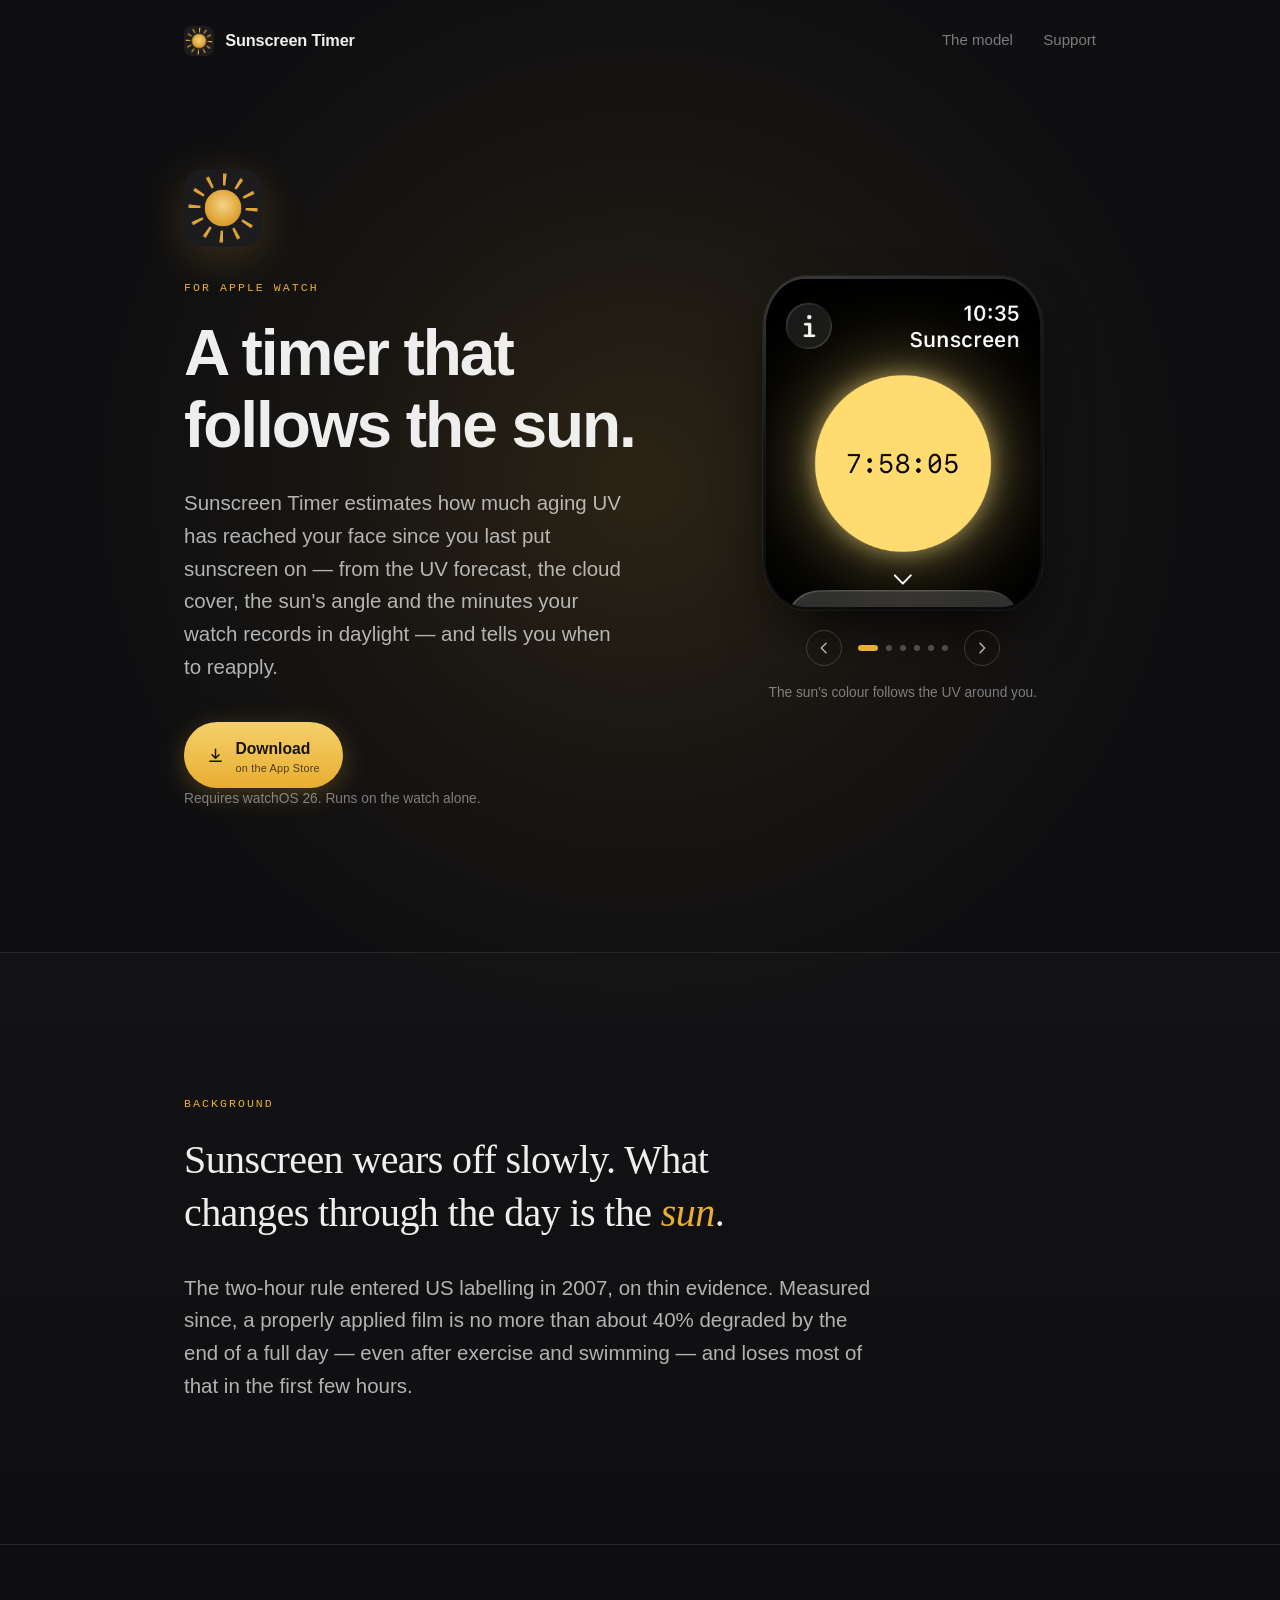
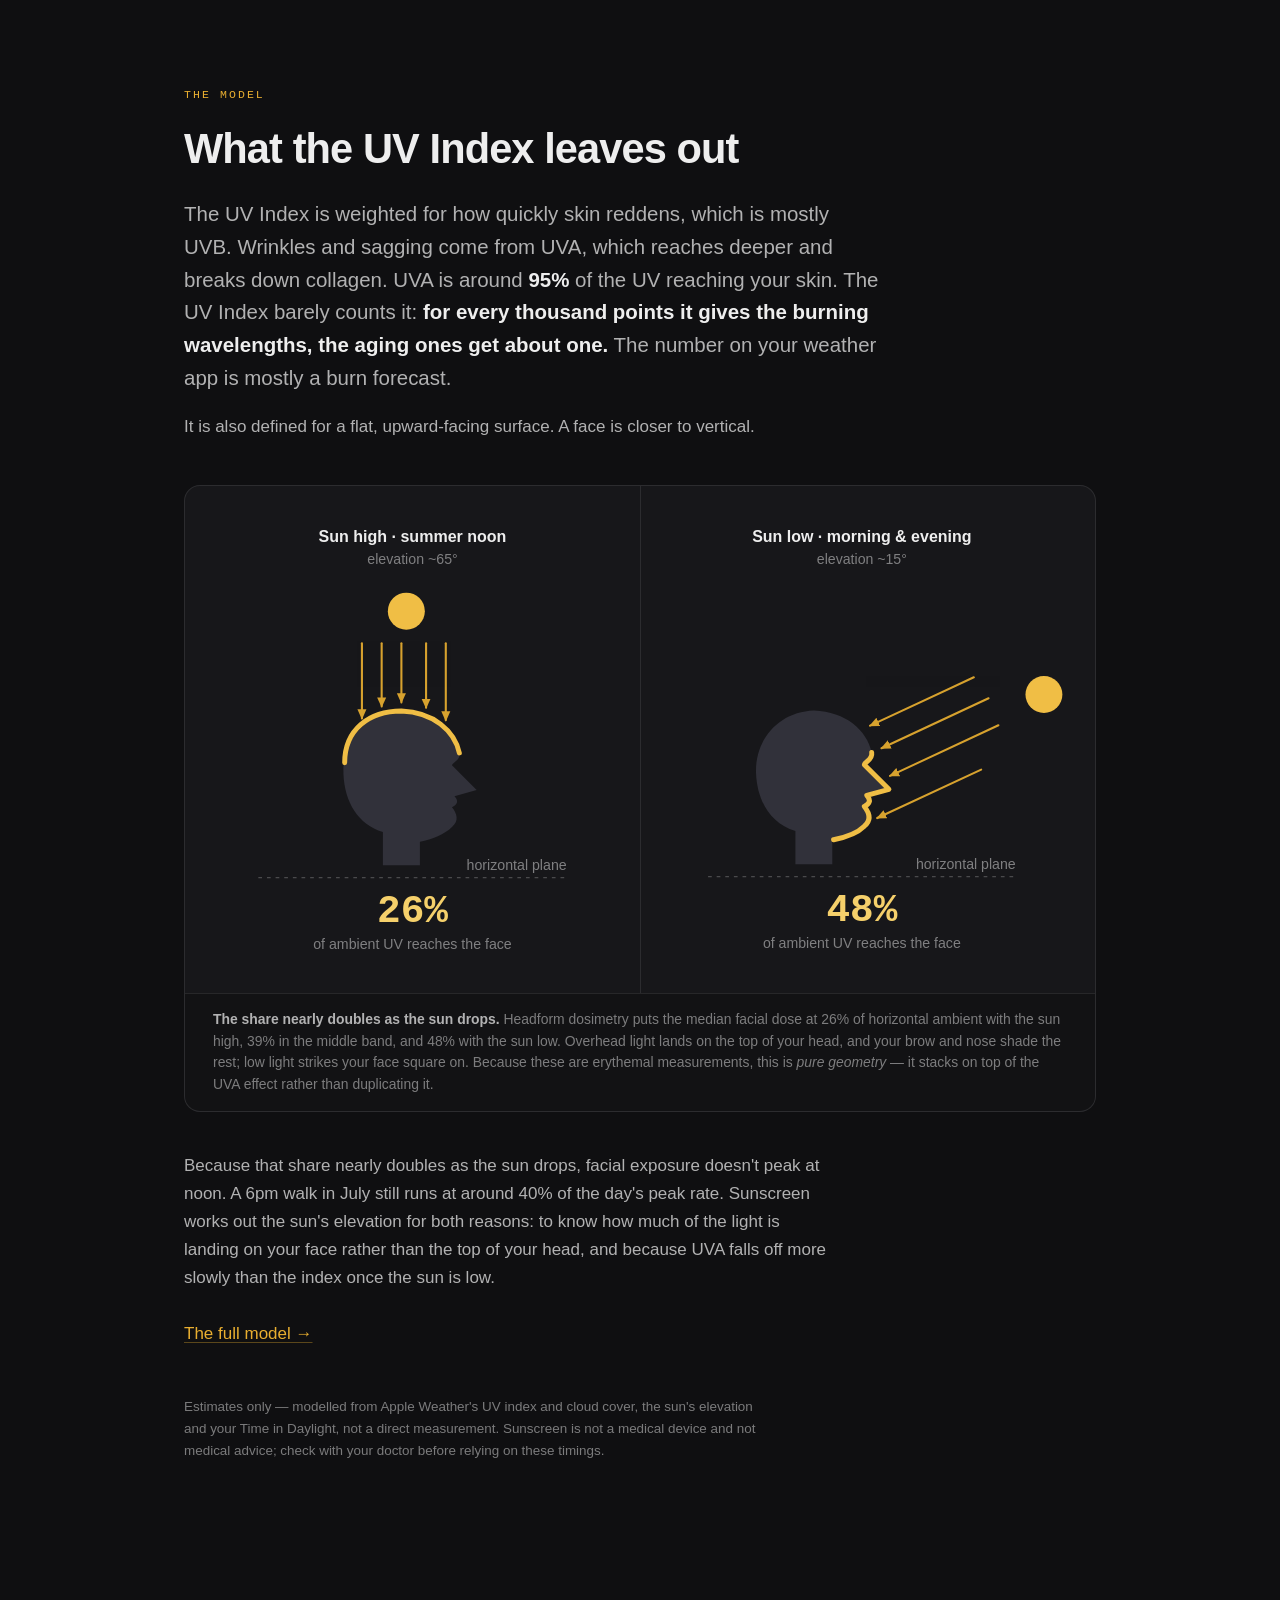
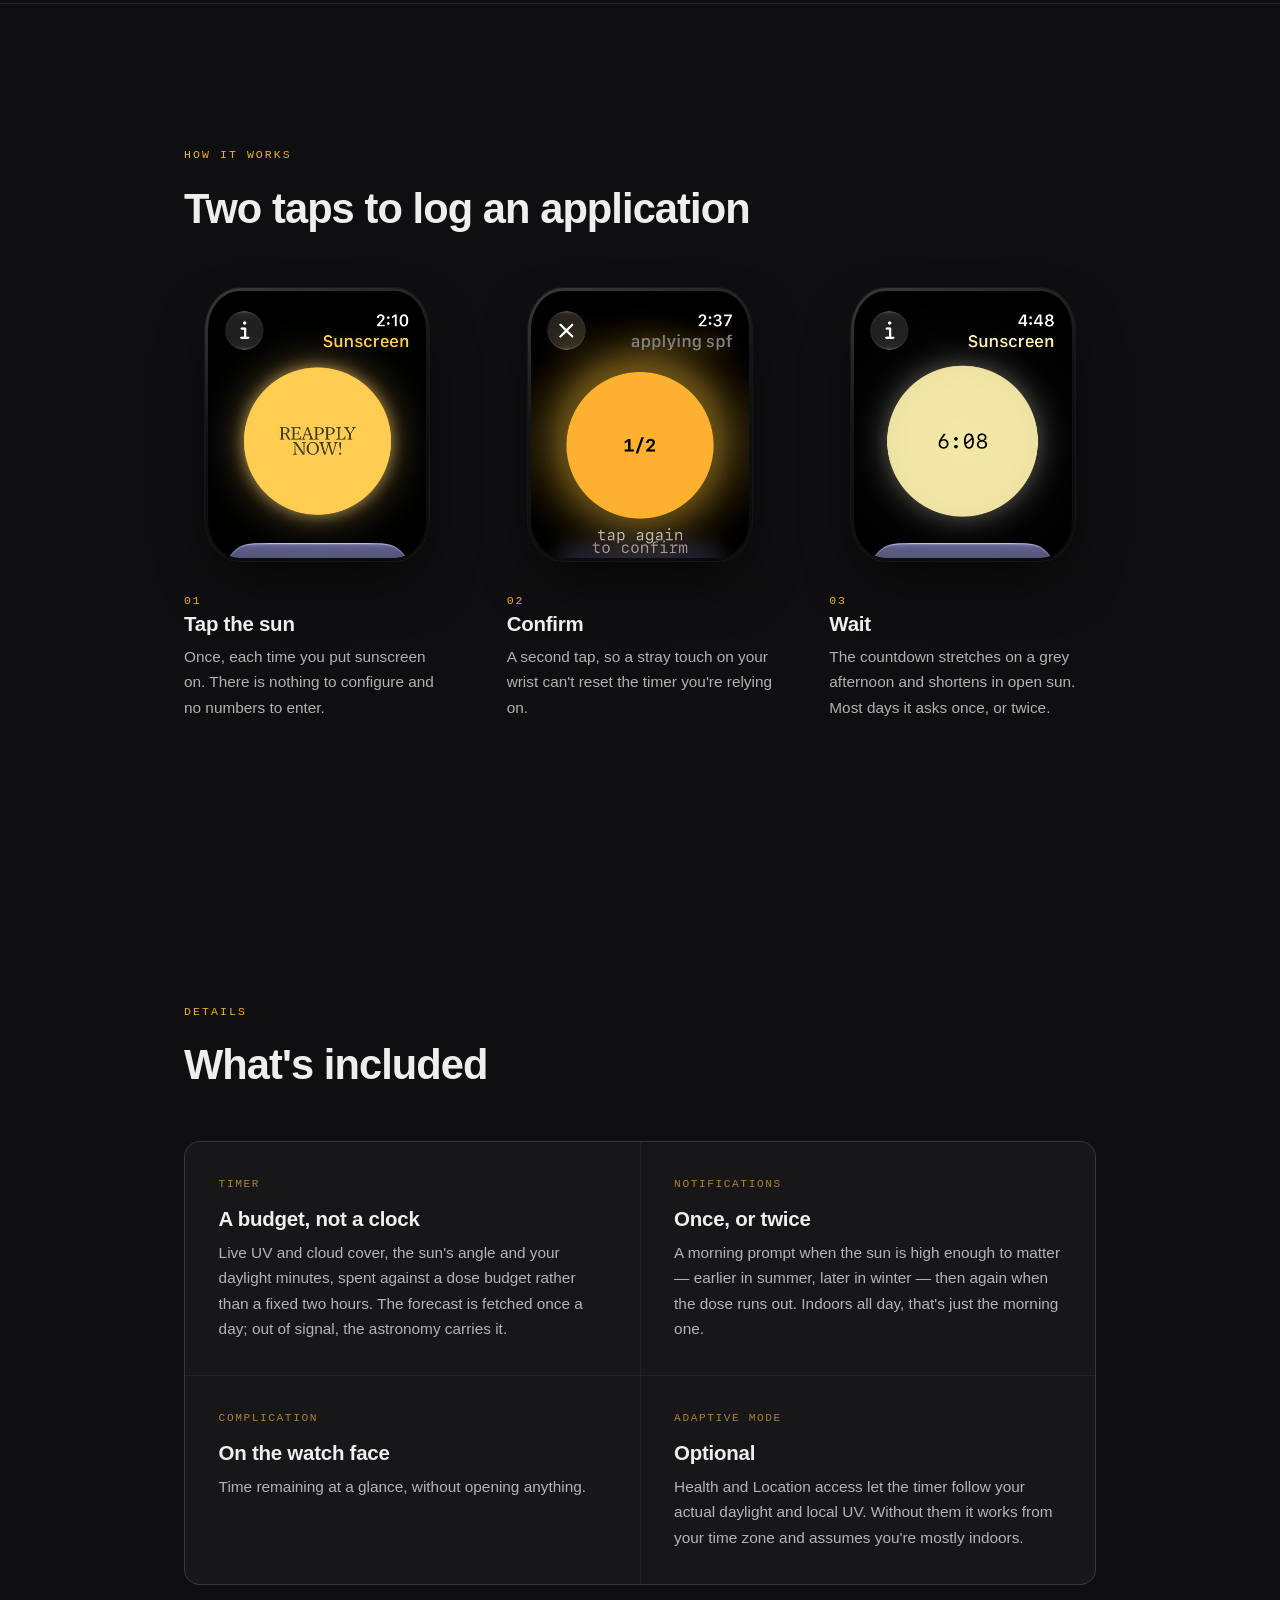
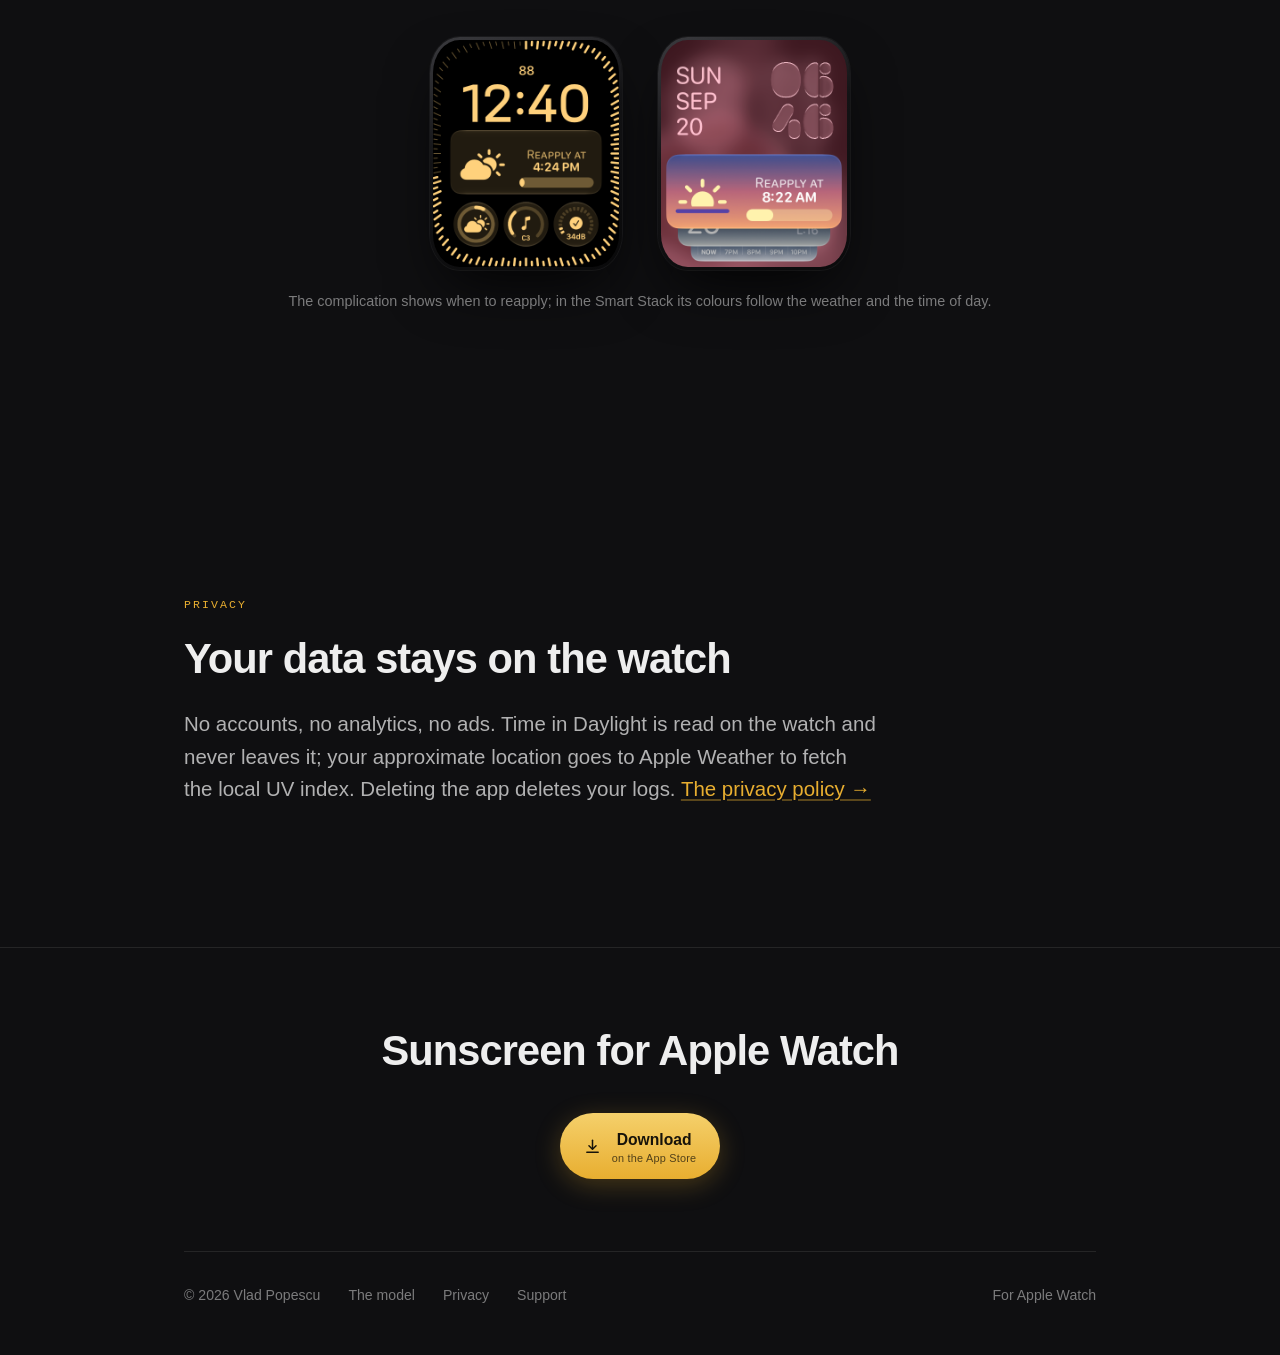
==== commit f95ef4f1: "Credit Vlad Popescu in footer copyright Co-Authored-By: Claude Opus 5.5 <noreply@anthropic.com>" ====
--- a/index.html
+++ b/index.html
@@ -327,7 +327,7 @@
     </div>
 
     <div class="footer__bar">
-      <span>&copy; <span data-year>2026</span> Sunscreen</span>
+      <span>&copy; <span data-year>2026</span> Vlad Popescu</span>
       <a href="the-math.html">The model</a>
       <a href="privacy.html">Privacy</a>
       <a href="support.html">Support</a>
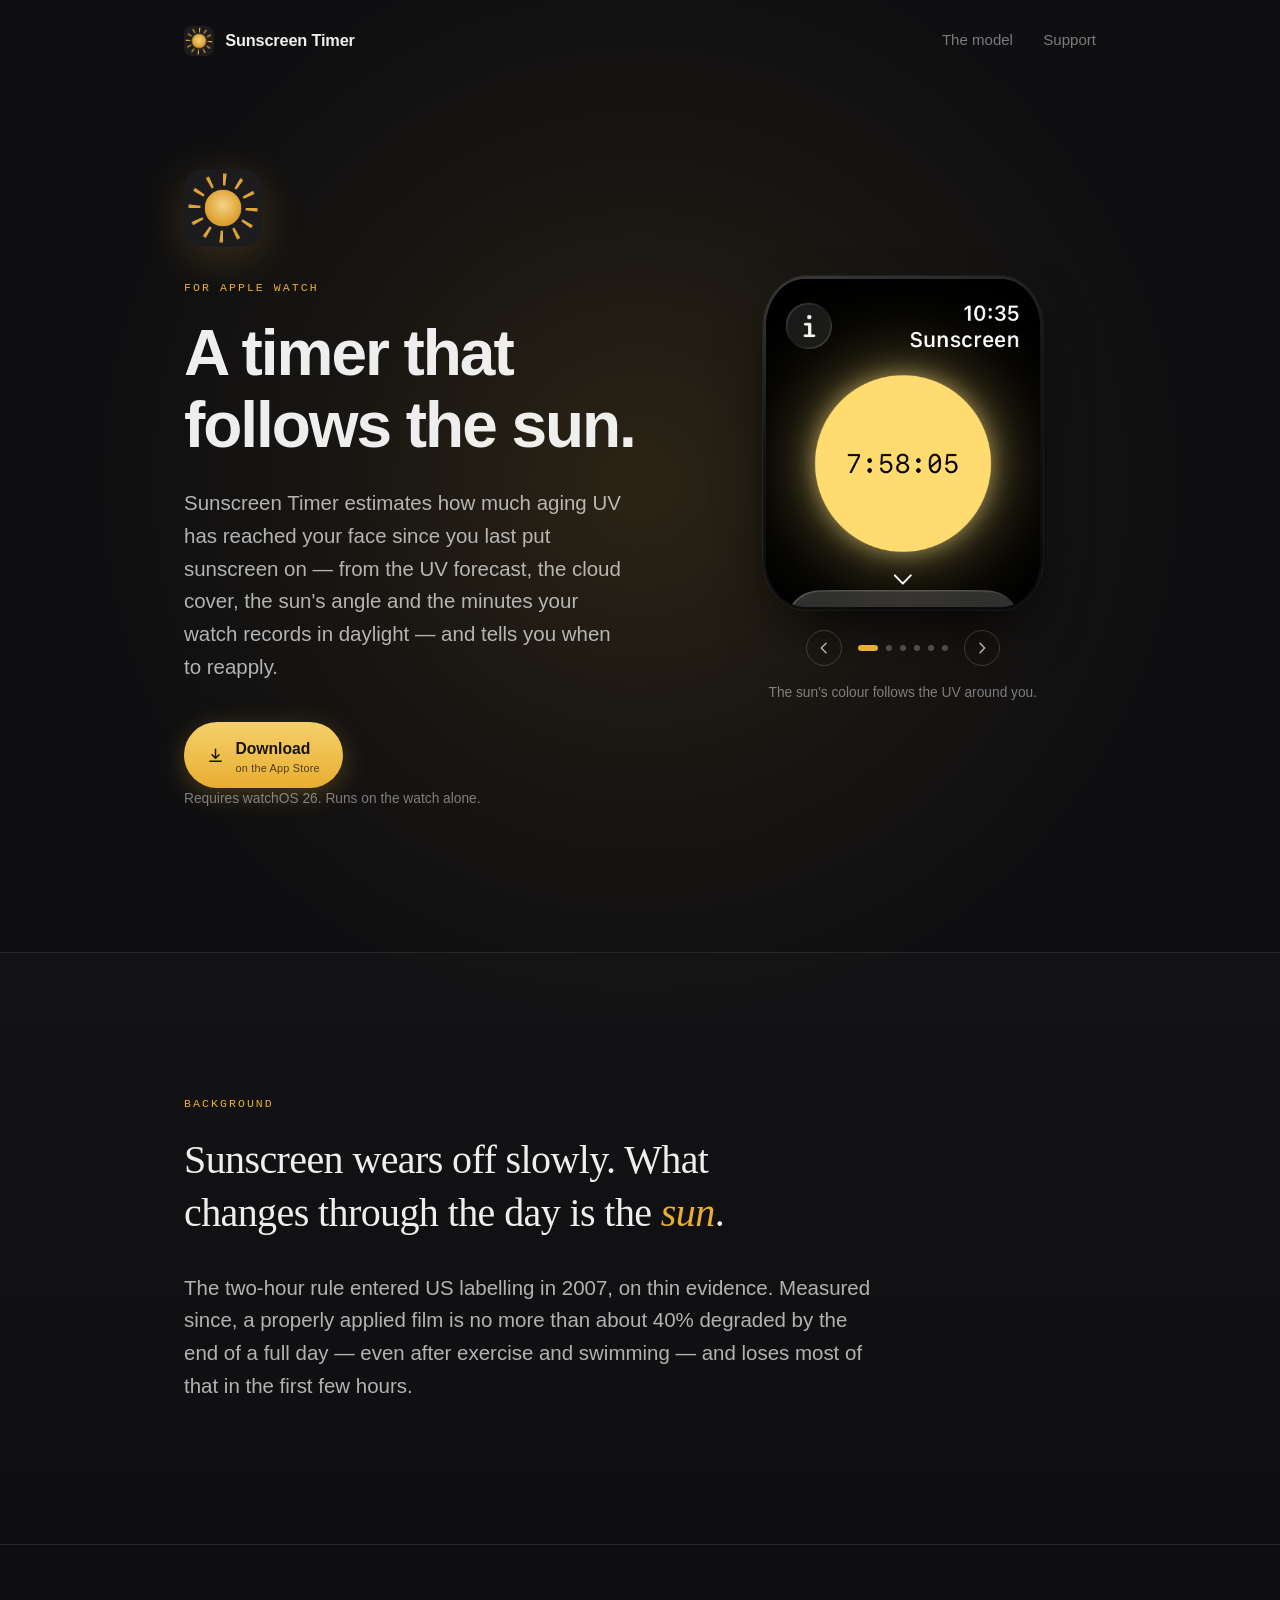
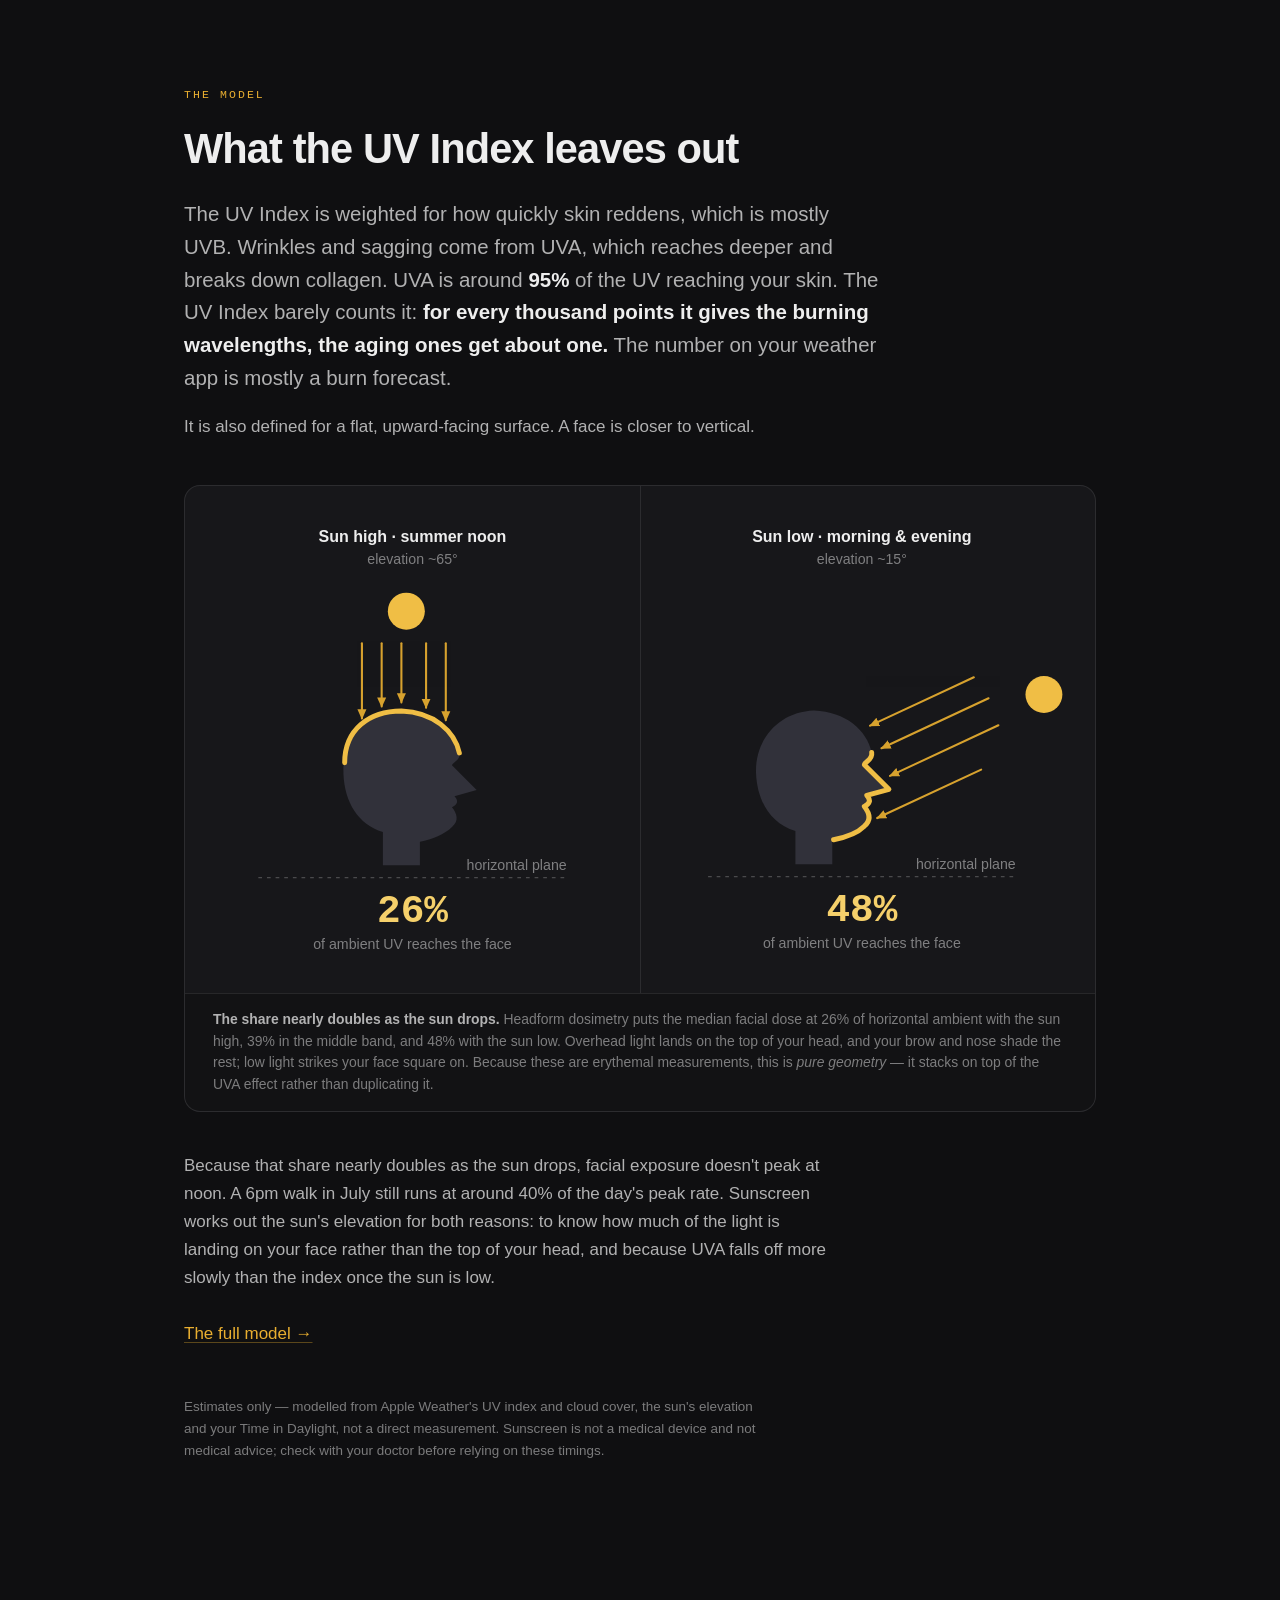
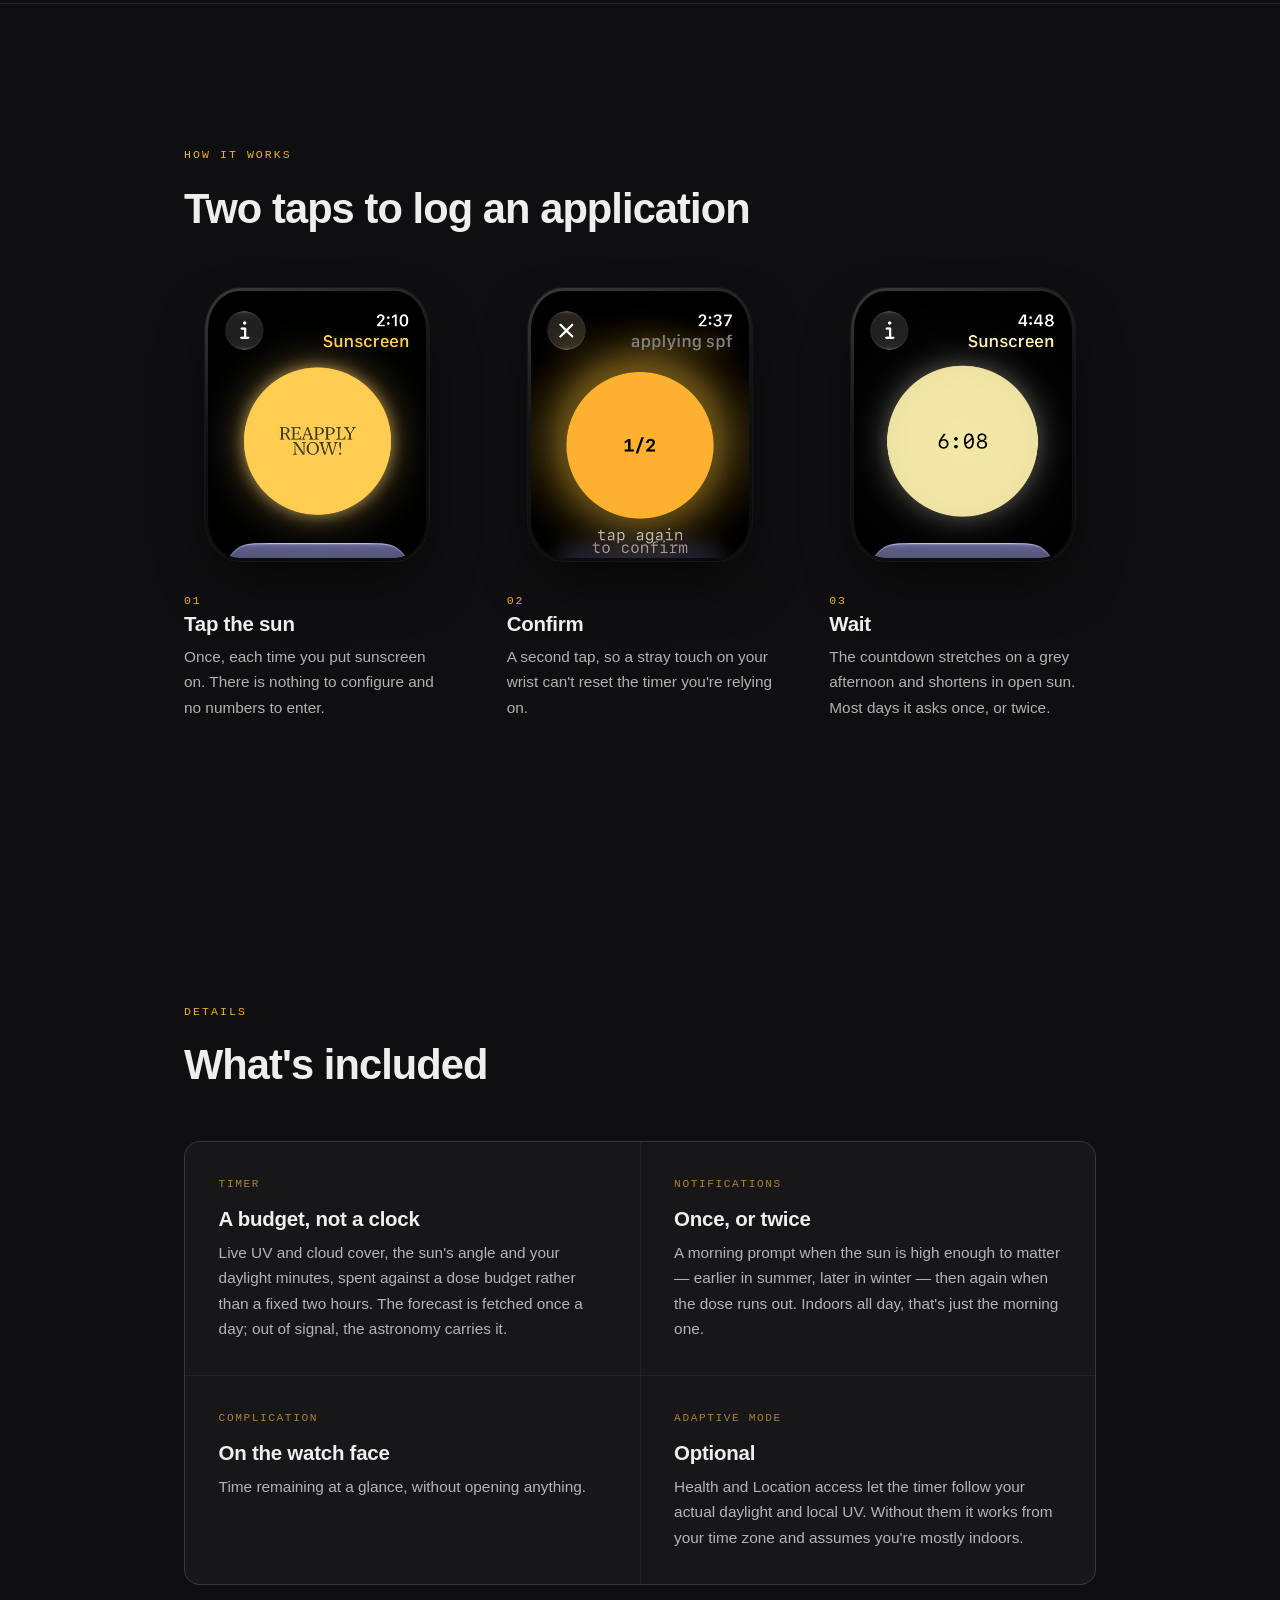
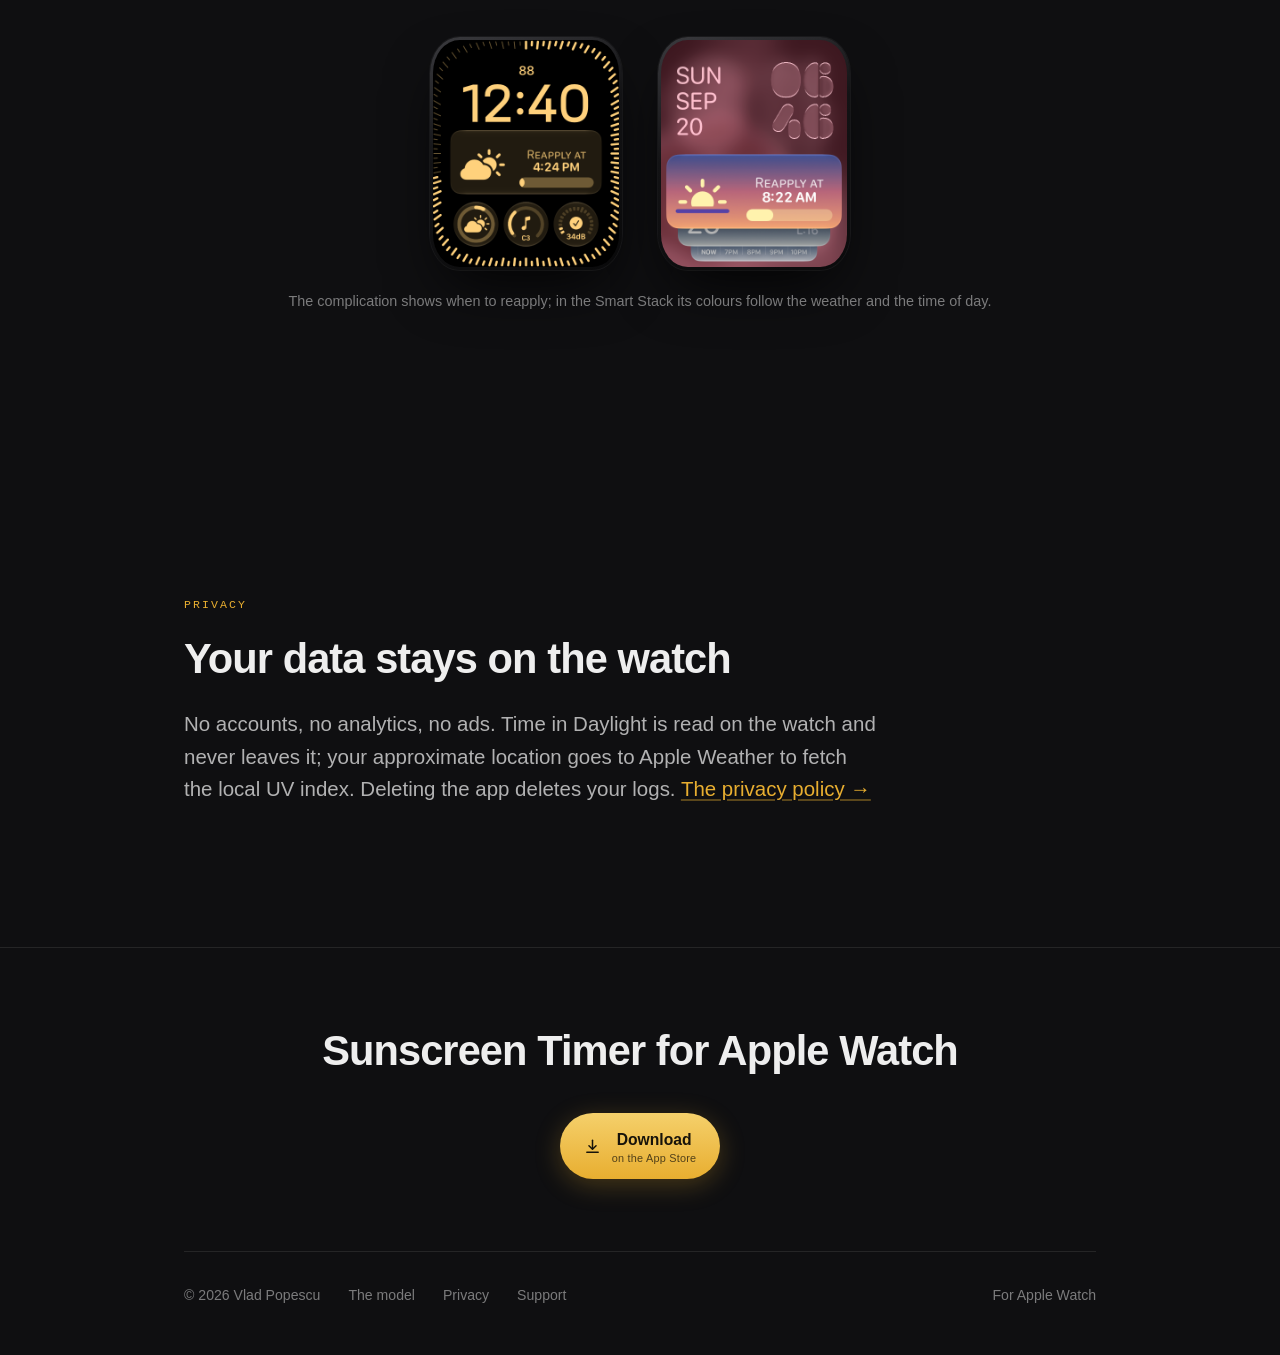
==== commit 0fcb70ab: "Use full app name in closing heading Co-Authored-By: Claude Opus 5.5 <noreply@anthropic.com>" ====
--- a/index.html
+++ b/index.html
@@ -314,7 +314,7 @@
 <footer class="footer">
   <div class="wrap">
     <div class="footer__cta reveal">
-      <h2>Sunscreen for Apple Watch</h2>
+      <h2>Sunscreen Timer for Apple Watch</h2>
       <div class="cta-row">
         <!-- APP STORE LINK — replace idXXXXXXXXX everywhere when the app is live -->
         <a class="btn btn--primary" href="https://apps.apple.com/app/idXXXXXXXXX">
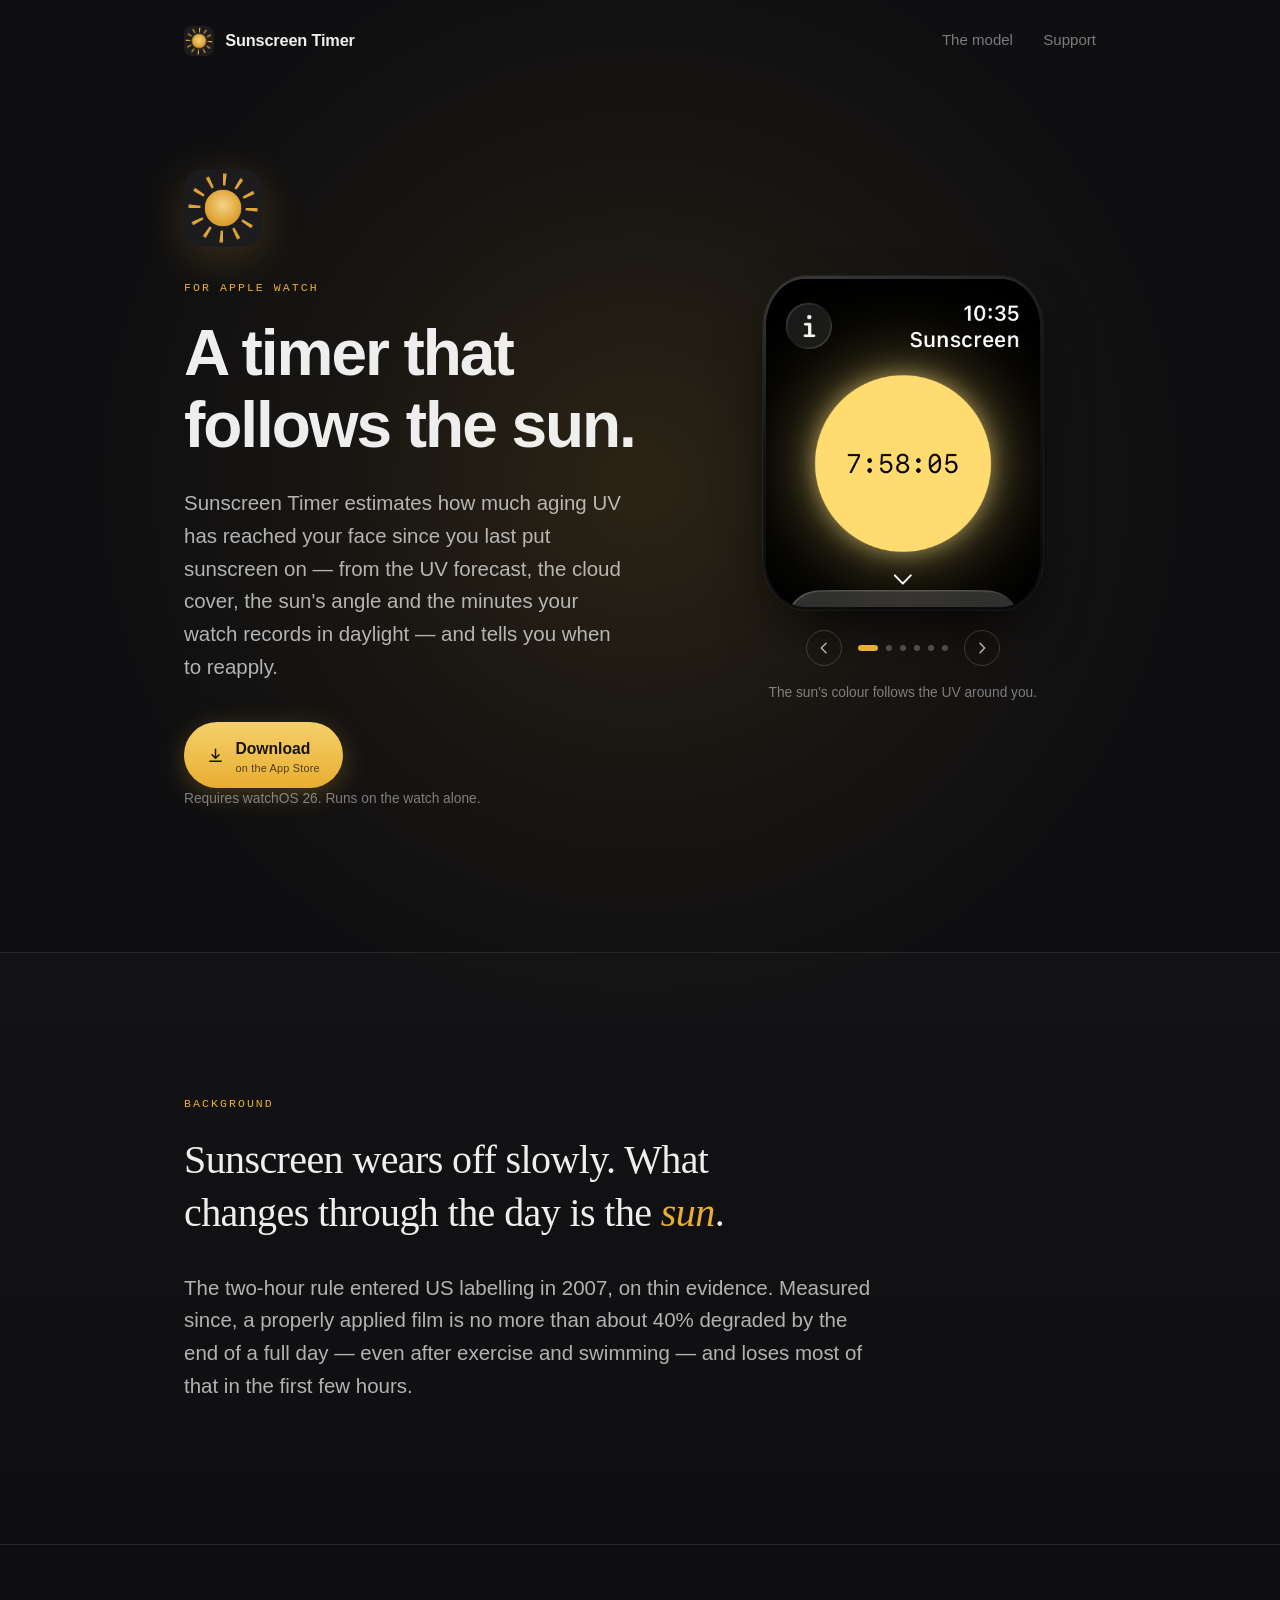
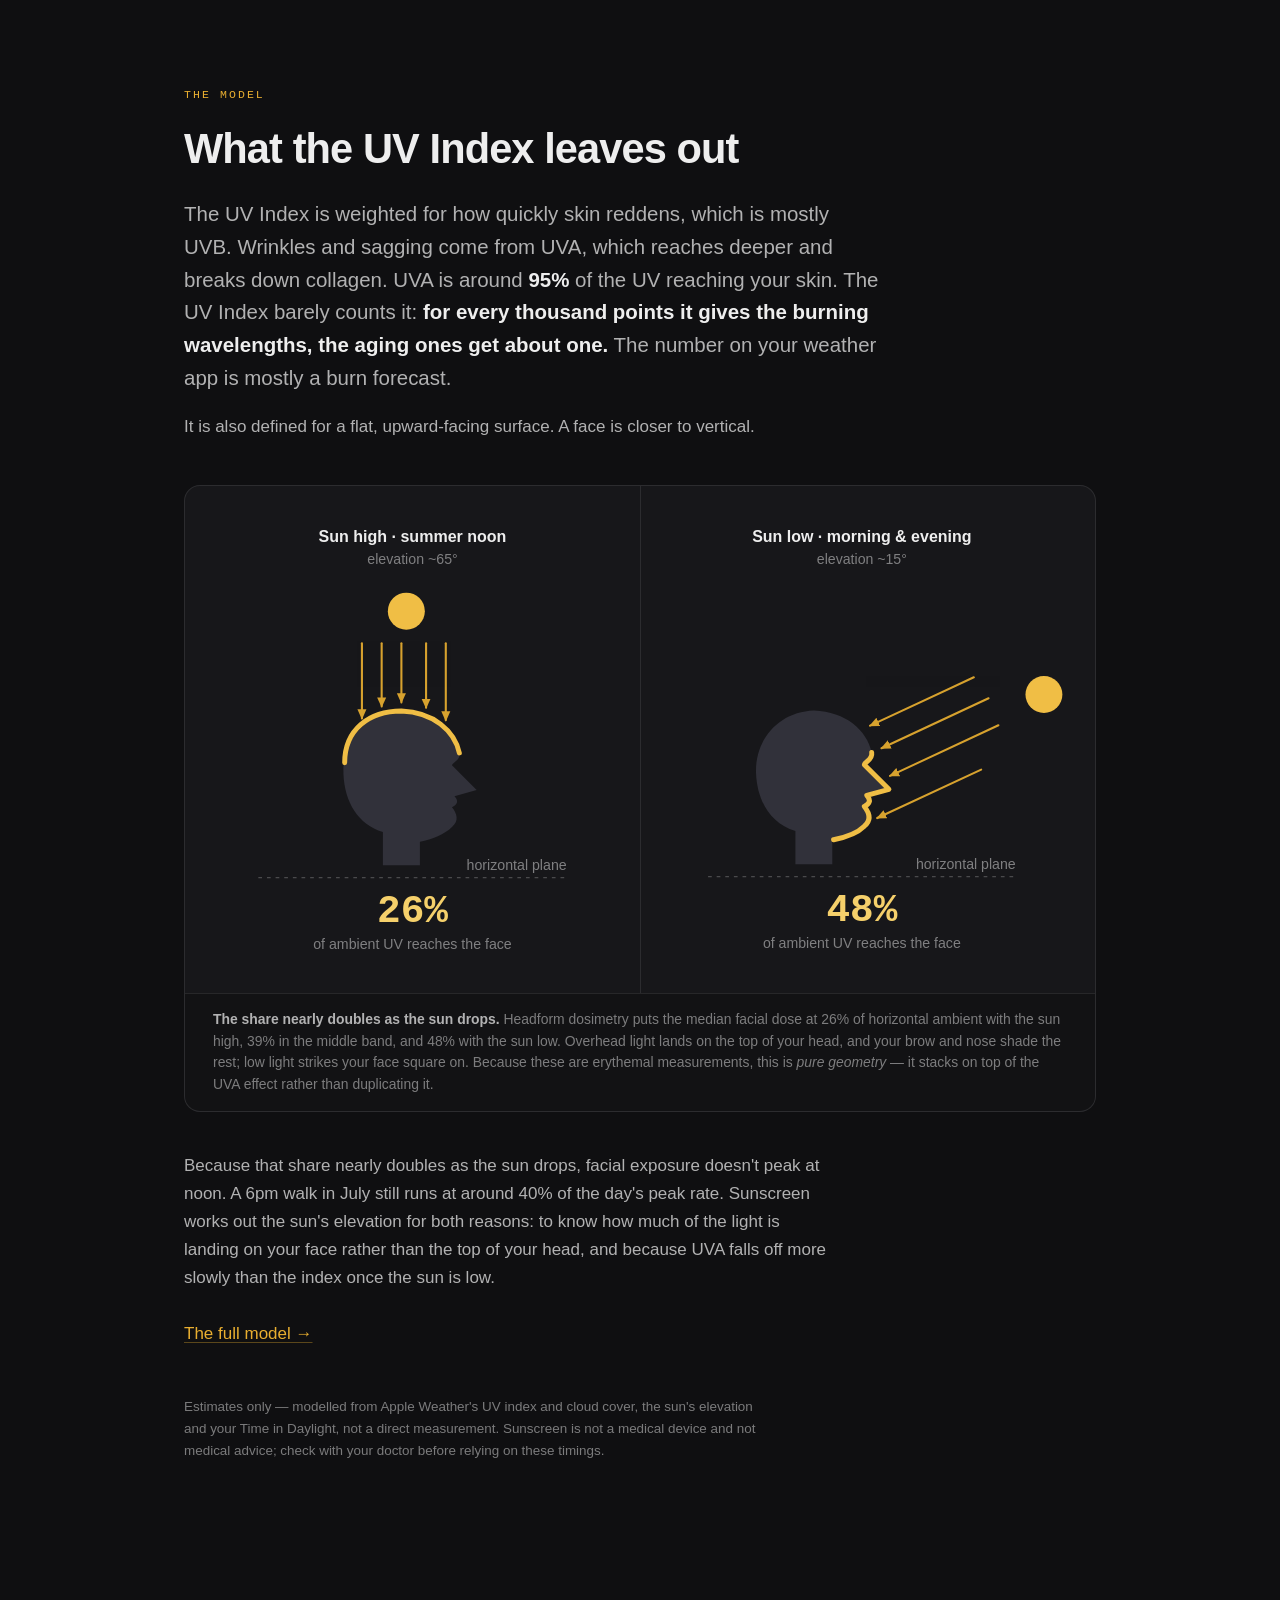
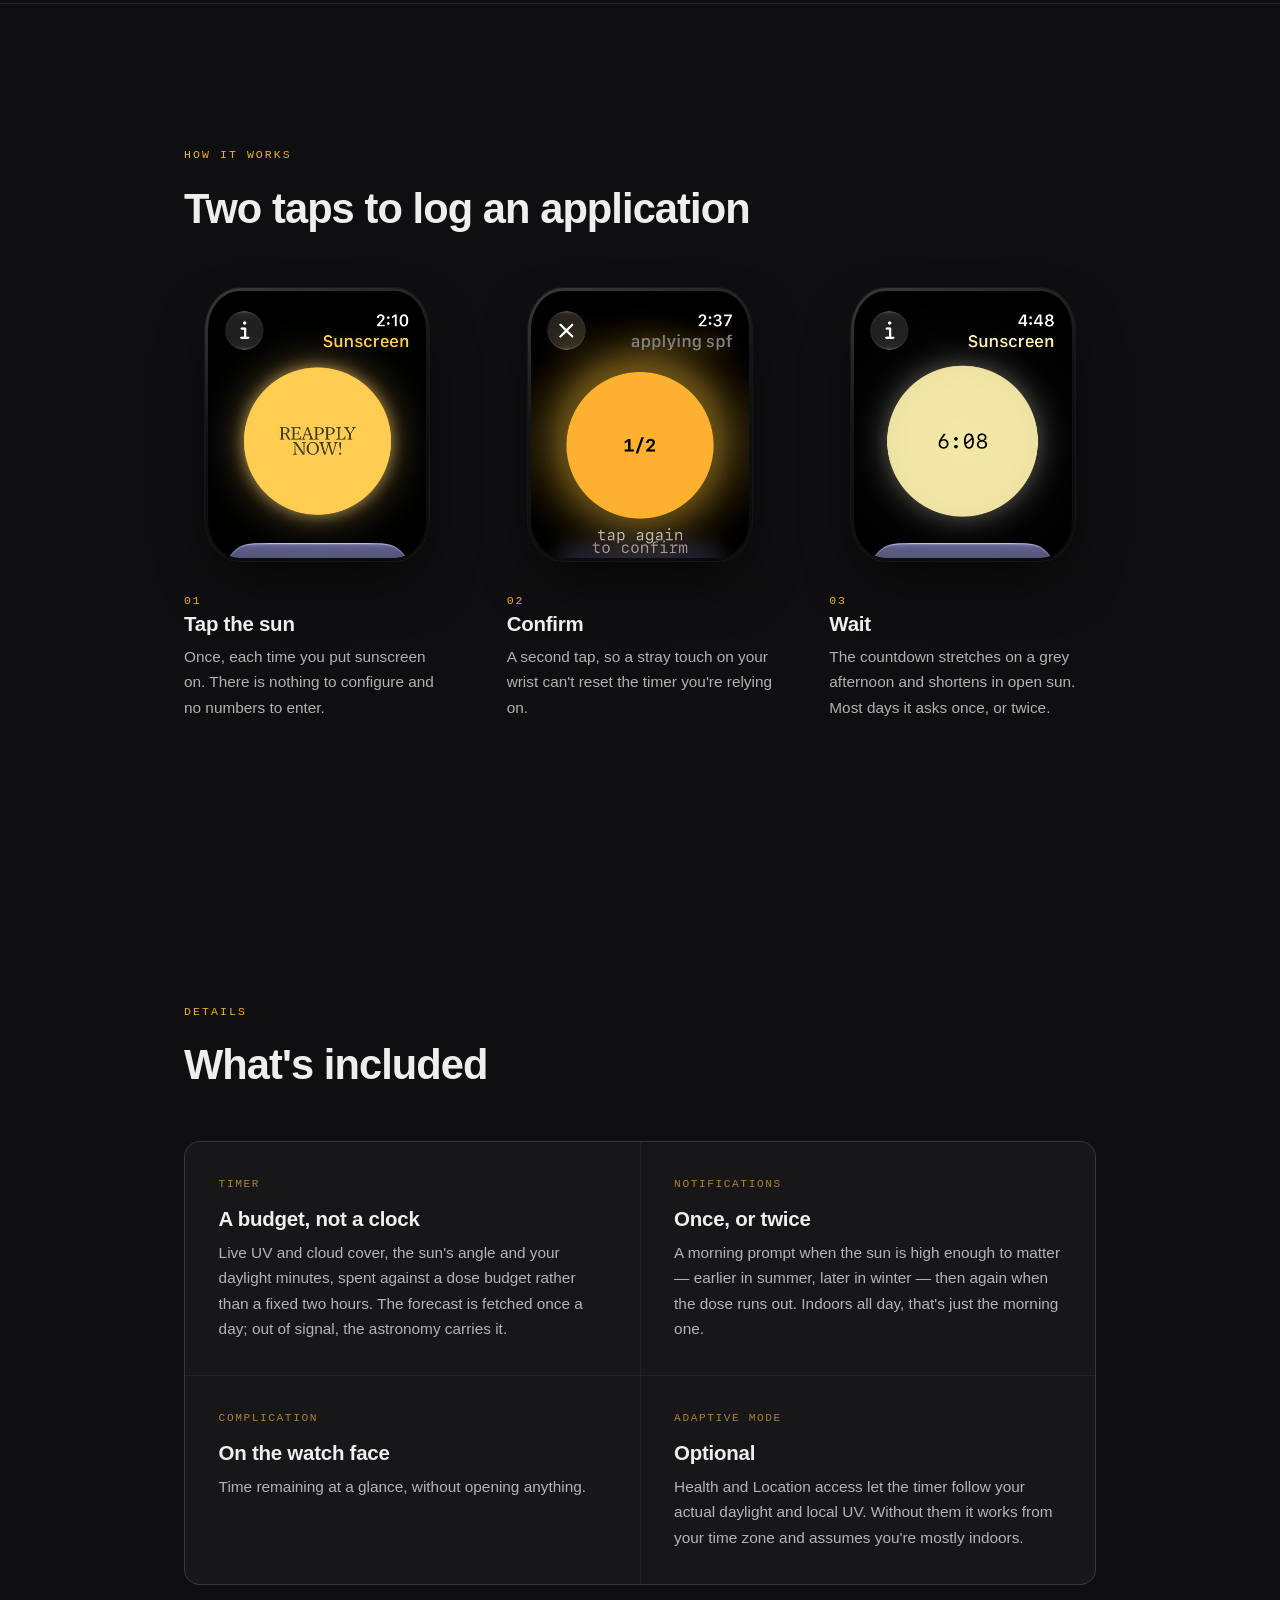
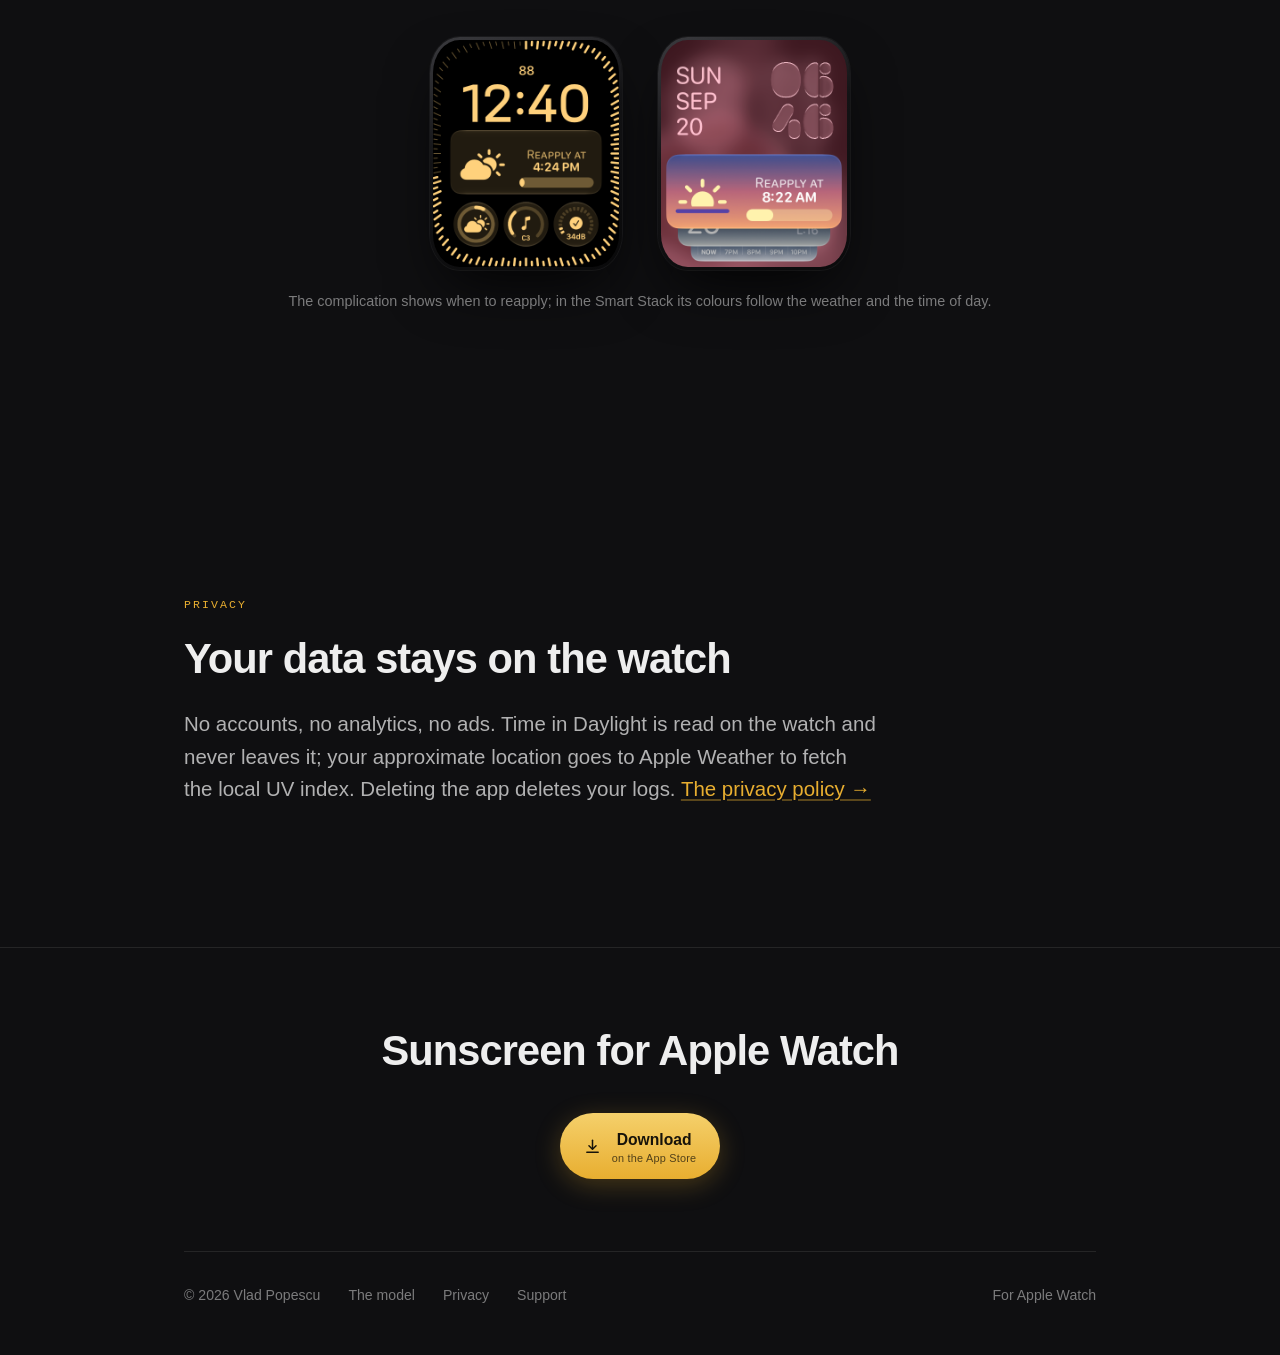
==== commit 59561725: "Revert "Use full app name in closing heading" This reverts commit 0fcb70a.  Co-Authored-By: Claude O" ====
--- a/index.html
+++ b/index.html
@@ -314,7 +314,7 @@
 <footer class="footer">
   <div class="wrap">
     <div class="footer__cta reveal">
-      <h2>Sunscreen Timer for Apple Watch</h2>
+      <h2>Sunscreen for Apple Watch</h2>
       <div class="cta-row">
         <!-- APP STORE LINK — replace idXXXXXXXXX everywhere when the app is live -->
         <a class="btn btn--primary" href="https://apps.apple.com/app/idXXXXXXXXX">
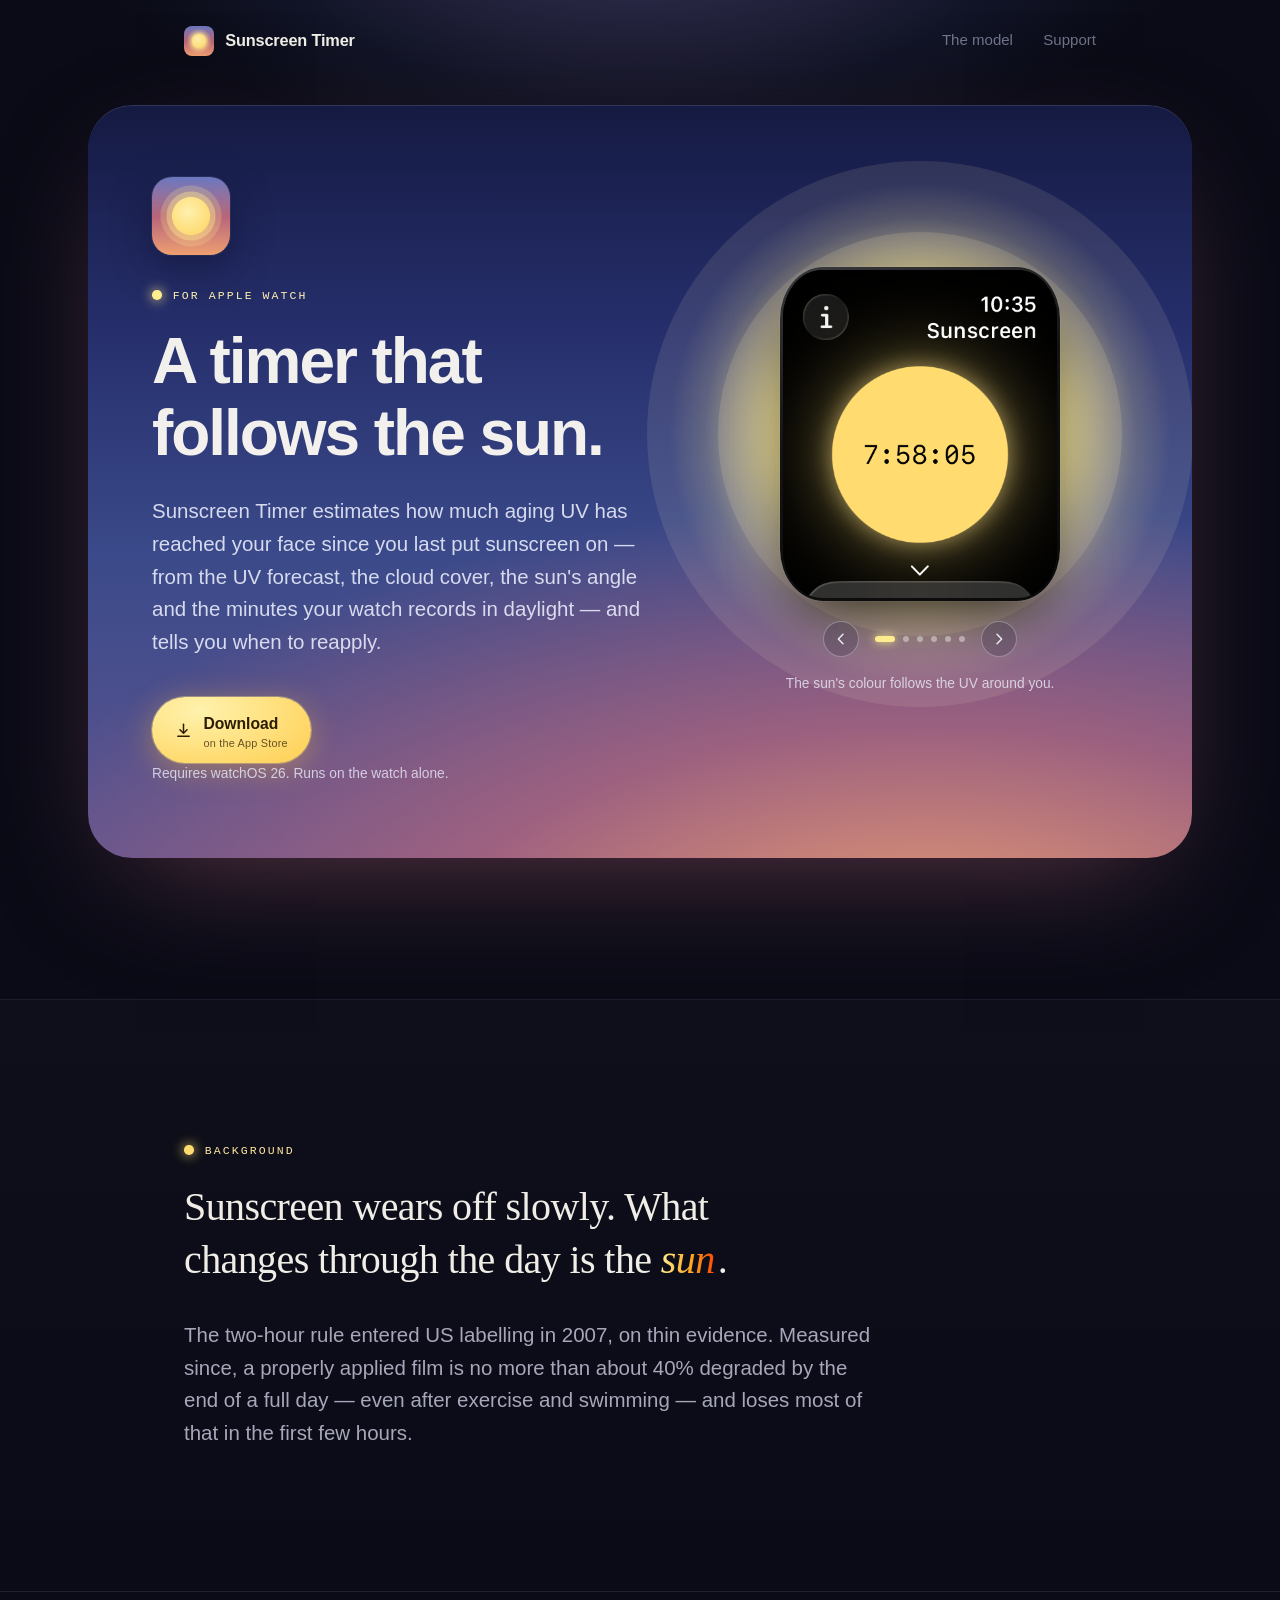
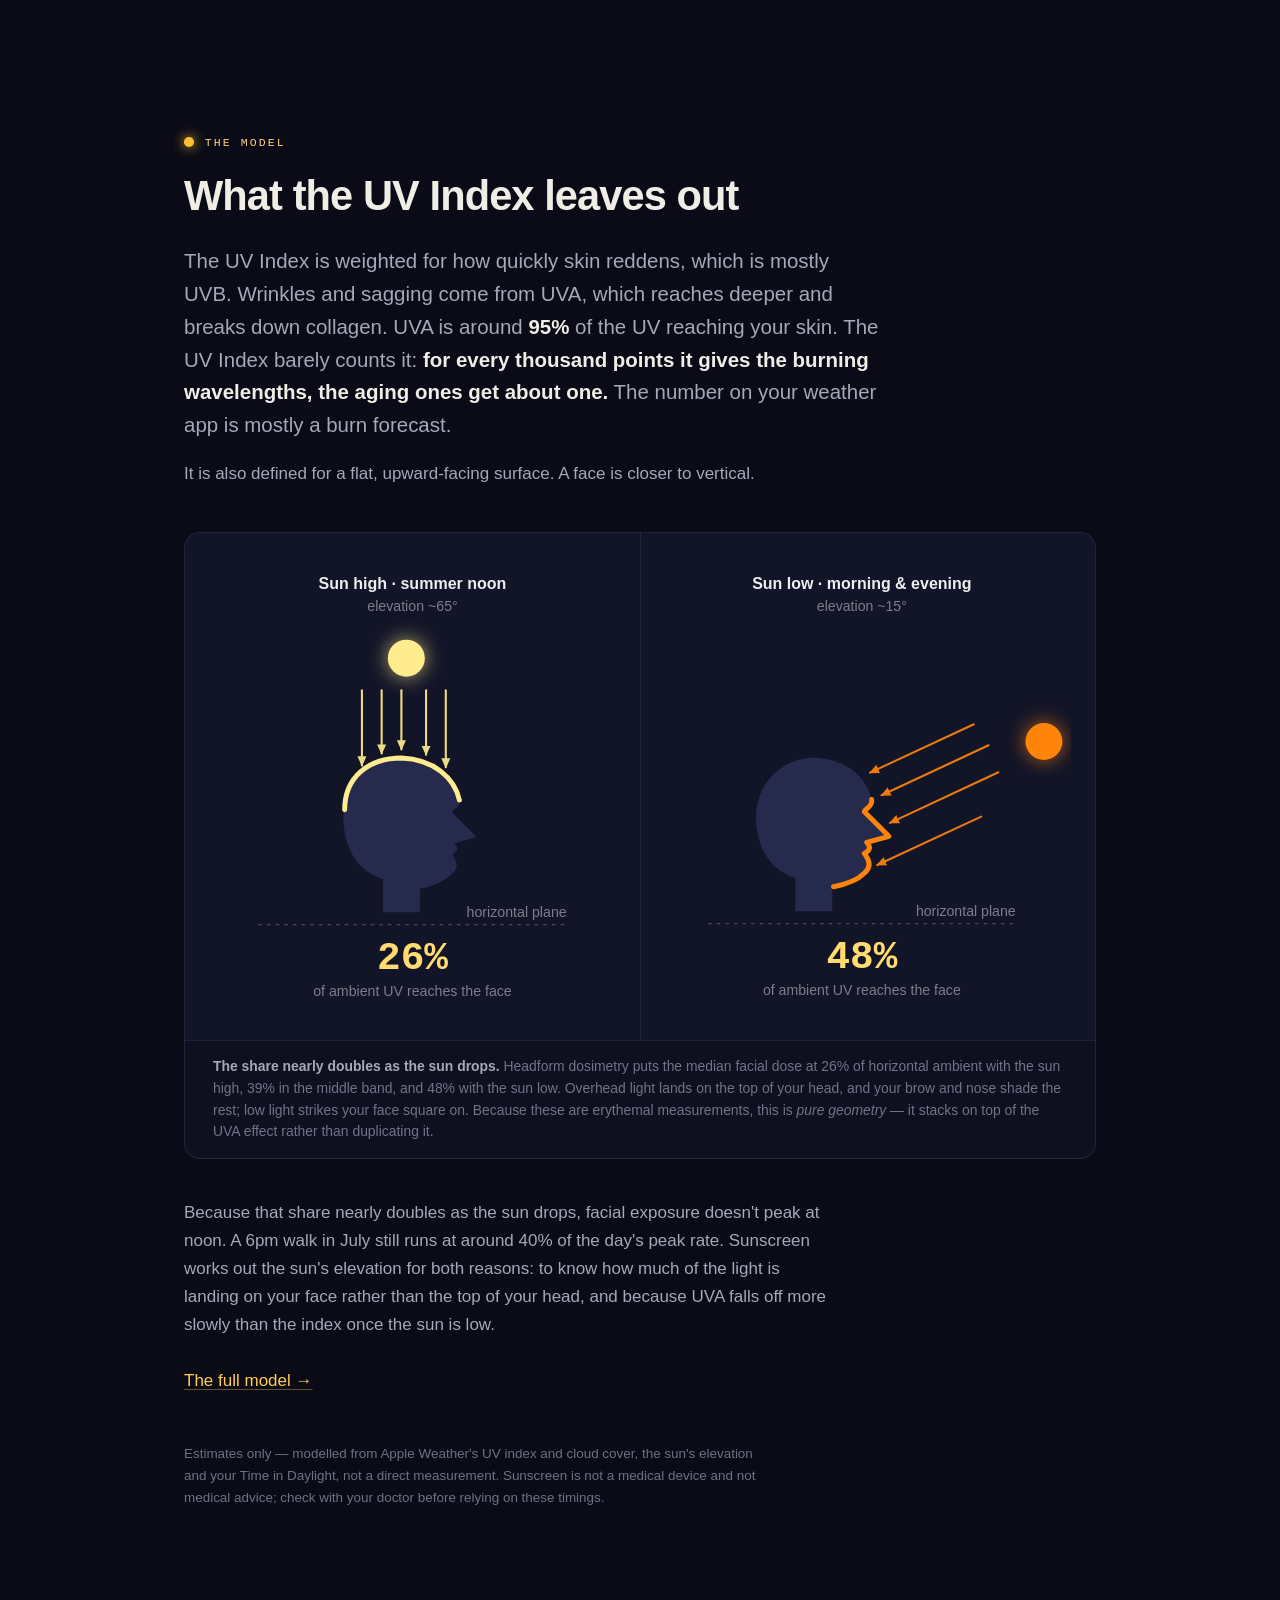
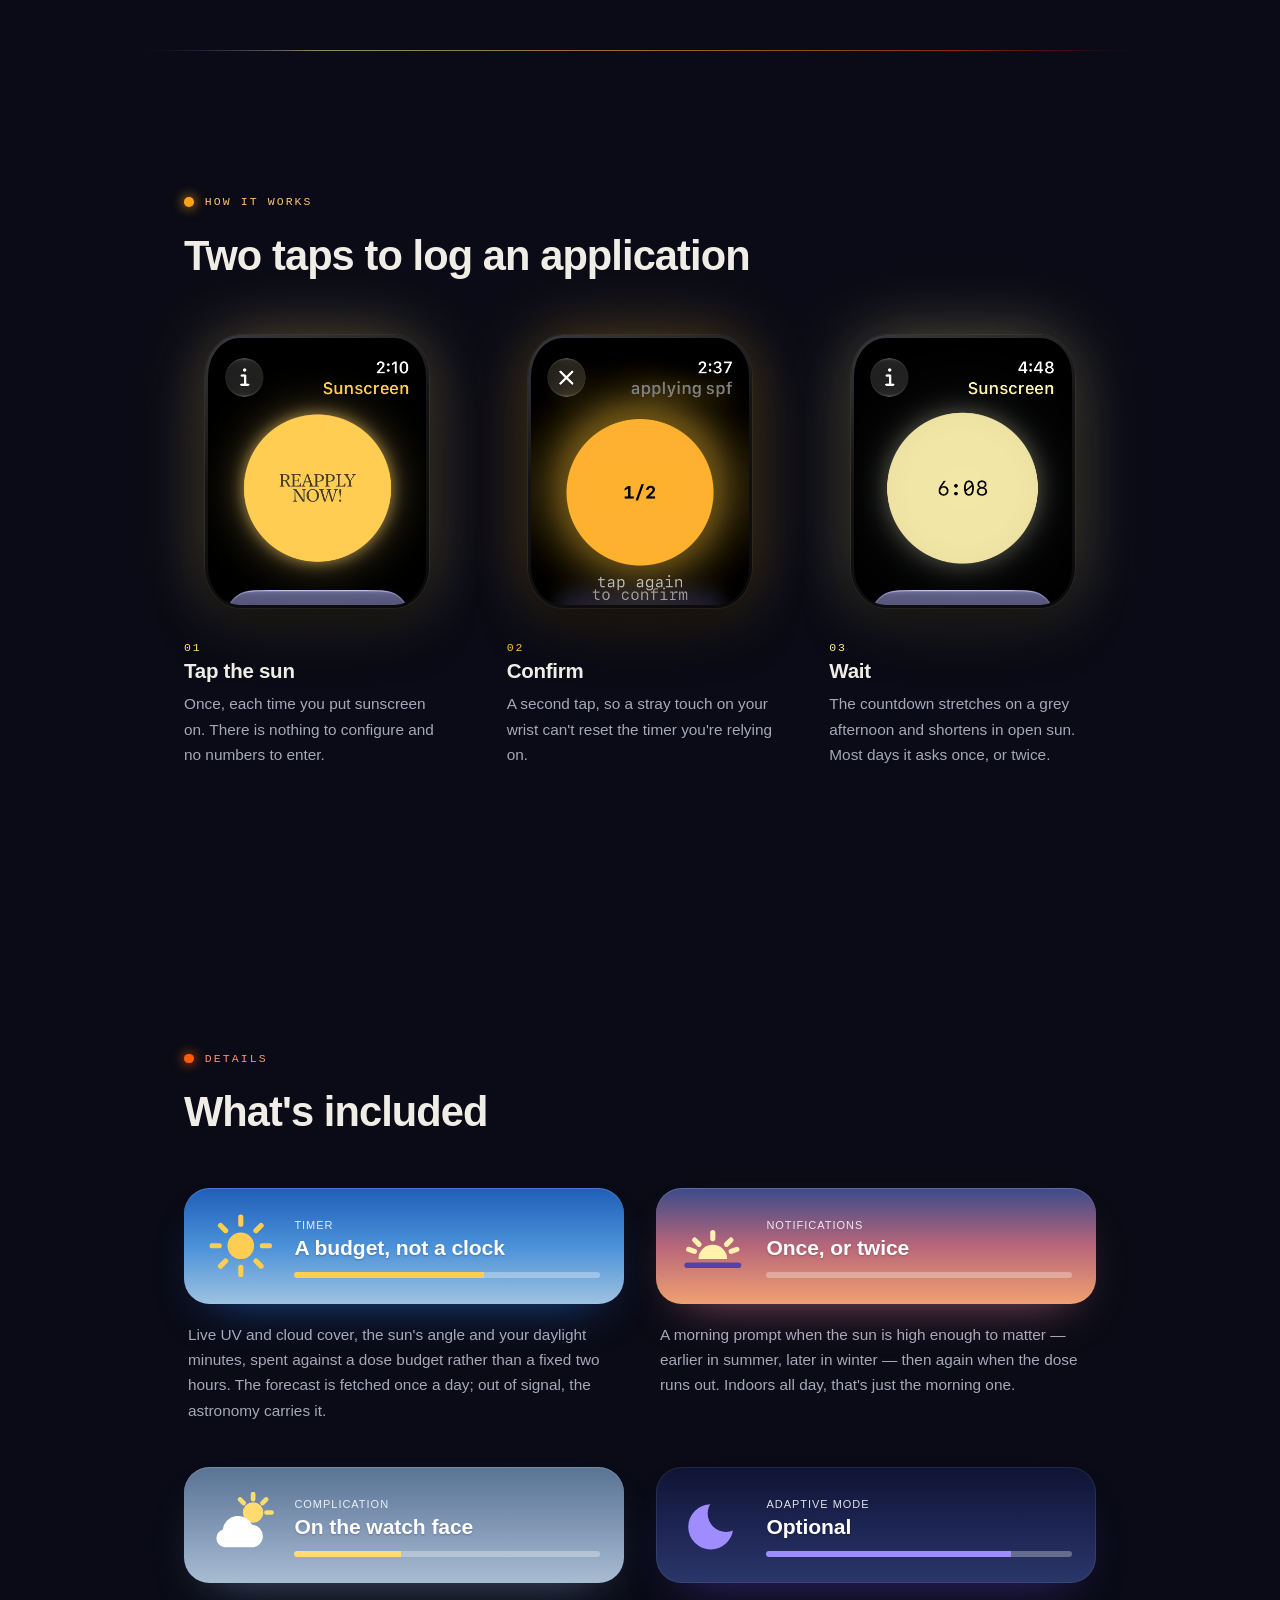
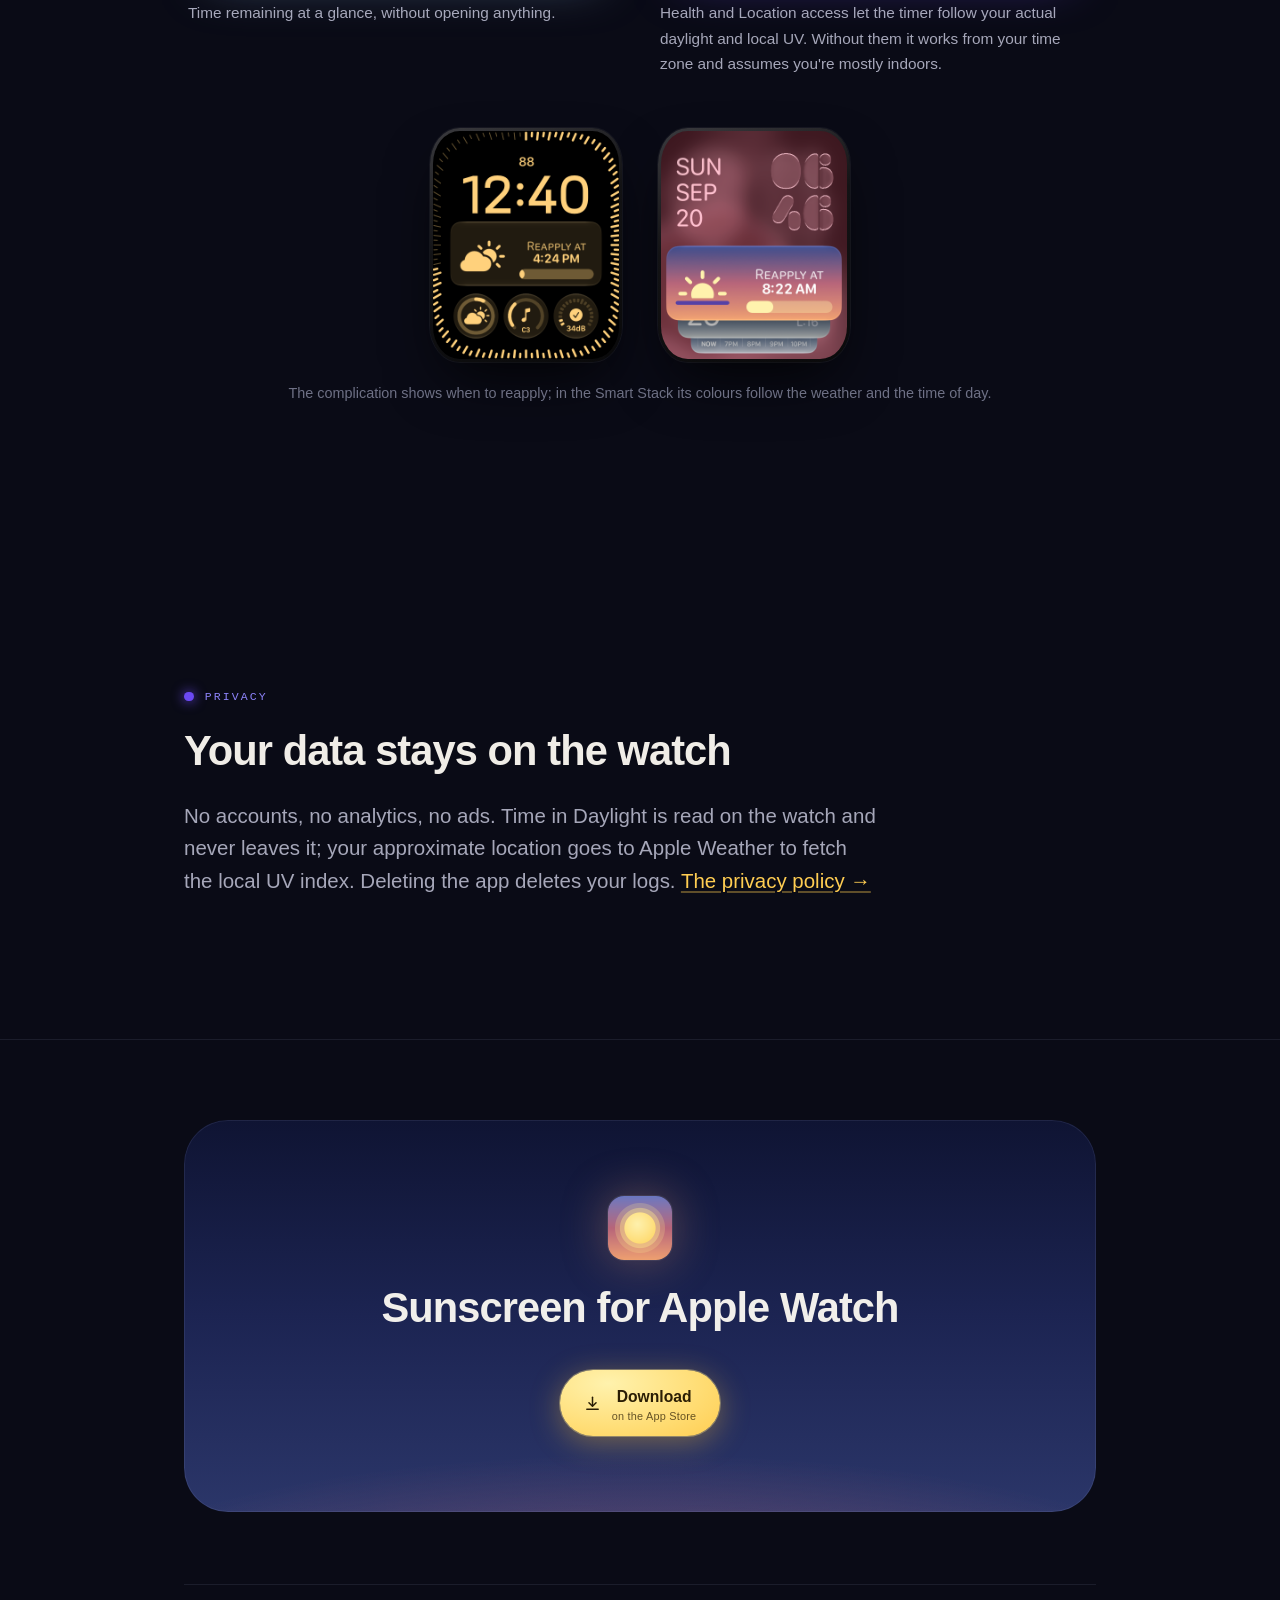
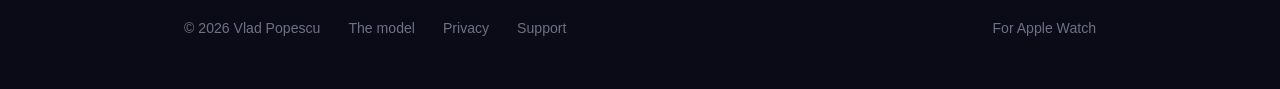
==== commit f334a53a: "Restyle the site in the watch app's colours Take the palette from the app itself: the twilight sky o" ====
--- a/index.html
+++ b/index.html
@@ -5,7 +5,7 @@
 <meta name="viewport" content="width=device-width, initial-scale=1">
 <title>Sunscreen Timer for Apple Watch — know when to reapply</title>
 <meta name="description" content="Sunscreen Timer estimates how much aging UV has reached your face since you last put sunscreen on — from the UV forecast, cloud cover, the sun's angle and your time in daylight — and tells you when to reapply.">
-<meta name="theme-color" content="#0F0F11">
+<meta name="theme-color" content="#0A0B16">
 <link rel="icon" href="assets/icon.png">
 <link rel="apple-touch-icon" href="assets/icon.png">
 <link rel="stylesheet" href="styles.css">
@@ -37,11 +37,12 @@
 
 <!-- ==================================================== hero ============ -->
 <section class="hero">
-  <div class="wrap">
+  <div class="wrap wrap--wide">
+    <div class="sky">
     <div class="hero__grid">
       <div>
         <img class="hero__icon" src="assets/icon.png" alt="Sunscreen Timer app icon">
-        <p class="eyebrow">For Apple Watch</p>
+        <p class="eyebrow" style="--dot: var(--uv-2)">For Apple Watch</p>
         <h1 class="display">A timer that follows the sun.</h1>
         <p class="lede">
           Sunscreen Timer estimates how much aging UV has reached your face since you last put sunscreen
@@ -61,15 +62,17 @@
       </div>
 
       <div class="hero-carousel" data-carousel aria-roledescription="carousel" aria-label="Screenshots of the app">
+        <!-- the halo takes each slide's data-sun: the app's UVILevel colours -->
+        <div class="sun-halo" aria-hidden="true"></div>
         <div class="watch watch--hero">
           <div class="carousel__frame" tabindex="0" aria-live="off">
             <div class="carousel__track">
-              <img src="assets/screenshots/hero-1-yellow.png" alt="A pale yellow sun with seven hours fifty-eight minutes left on the countdown — low UV." draggable="false">
-              <img src="assets/screenshots/hero-2-amber.png" alt="An amber sun with nineteen hours left — moderate UV." draggable="false">
-              <img src="assets/screenshots/hero-3-orange.png" alt="An orange sun with eighteen and a half hours left — high UV." draggable="false">
-              <img src="assets/screenshots/hero-4-red-orange.png" alt="A red-orange sun with eighteen and a half hours left — very high UV." draggable="false">
-              <img src="assets/screenshots/hero-5-red.png" alt="A deep red sun with just under seven hours left — extreme UV." draggable="false">
-              <img src="assets/screenshots/hero-6-night.png" alt="A purple sun with nine hours left — night." draggable="false">
+              <img src="assets/screenshots/hero-1-yellow.png" data-sun="#FFEC8F" alt="A pale yellow sun with seven hours fifty-eight minutes left on the countdown — low UV." draggable="false">
+              <img src="assets/screenshots/hero-2-amber.png" data-sun="#FFBF33" alt="An amber sun with nineteen hours left — moderate UV." draggable="false">
+              <img src="assets/screenshots/hero-3-orange.png" data-sun="#FFA319" alt="An orange sun with eighteen and a half hours left — high UV." draggable="false">
+              <img src="assets/screenshots/hero-4-red-orange.png" data-sun="#FF5D00" alt="A red-orange sun with eighteen and a half hours left — very high UV." draggable="false">
+              <img src="assets/screenshots/hero-5-red.png" data-sun="#FF0054" alt="A deep red sun with just under seven hours left — extreme UV." draggable="false">
+              <img src="assets/screenshots/hero-6-night.png" data-sun="#6B49F2" alt="A purple sun with nine hours left — night." draggable="false">
             </div>
           </div>
         </div>
@@ -86,13 +89,14 @@
         <p class="cta-note carousel__note">The sun's colour follows the UV around you.</p>
       </div>
     </div>
+    </div>
   </div>
 </section>
 
 <!-- ==================================================== background ====== -->
 <section class="premise">
   <div class="wrap reveal">
-    <p class="eyebrow">Background</p>
+    <p class="eyebrow" style="--dot: var(--uv-3)">Background</p>
     <p class="premise__quote">
       Sunscreen wears off slowly. What changes through the day is the <em>sun</em>.
     </p>
@@ -108,7 +112,7 @@
 <section id="model">
   <div class="wrap">
     <div class="reveal">
-      <p class="eyebrow">The model</p>
+      <p class="eyebrow" style="--dot: var(--uv-5)">The model</p>
       <h2>What the UV Index leaves out</h2>
       <p class="lede">
         The UV Index is weighted for how quickly skin reddens, which is mostly UVB. Wrinkles
@@ -129,14 +133,14 @@
             <svg viewBox="20 0 330 372" role="img" aria-label="With the sun high overhead, rays land on the top of the head and the face receives 26 percent of horizontal ambient UV.">
               <defs>
                 <marker id="arwA1" viewBox="0 0 10 10" refX="8" refY="5" markerWidth="5.4" markerHeight="5.4" orient="auto-start-reverse">
-                  <path d="M 0 1 L 9 5 L 0 9 z" fill="#E8AE30"></path>
+                  <path d="M 0 1 L 9 5 L 0 9 z" fill="#FFEC8F"></path>
                 </marker>
               </defs>
               <text class="svg-title" x="185" y="26" text-anchor="middle">Sun high · summer noon</text>
               <text class="svg-note"  x="185" y="44" text-anchor="middle">elevation ~65°</text>
 
-              <circle cx="180" cy="82" r="15" fill="#F0BE45"></circle>
-              <g stroke="#E8AE30" stroke-width="1.7" stroke-linecap="round" opacity="0.92" marker-end="url(#arwA1)">
+              <circle cx="180" cy="82" r="15" fill="#FFEC8F" style="filter:drop-shadow(0 0 8px rgba(255,236,143,0.7))"></circle>
+              <g stroke="#FFEC8F" stroke-width="1.7" stroke-linecap="round" opacity="0.92" marker-end="url(#arwA1)">
                 <line x1="144" y1="108" x2="144" y2="169"></line>
                 <line x1="160" y1="108" x2="160" y2="159.3"></line>
                 <line x1="176" y1="108" x2="176" y2="156"></line>
@@ -144,8 +148,8 @@
                 <line x1="212" y1="108" x2="212" y2="170.5"></line>
               </g>
 
-              <path fill="#31313A" d="M 176 163 C 202 164 219 179 223 197 C 224 203 218 204 217 207 L 237 227 L 219 232 C 223 236 221 239 217 241 C 221 246 223 252 217 257 C 211 263 201 267 191 269 L 191 288 L 161 288 L 161 261 C 141 255 130 237 129 214 C 128 186 148 164 176 163 Z"></path>
-              <path fill="none" stroke="#F0BE45" stroke-width="4" stroke-linecap="round" d="M 130 205 C 130 178 150 163 176 163 C 202 164 219 179 223 197"></path>
+              <path fill="#262B4D" d="M 176 163 C 202 164 219 179 223 197 C 224 203 218 204 217 207 L 237 227 L 219 232 C 223 236 221 239 217 241 C 221 246 223 252 217 257 C 211 263 201 267 191 269 L 191 288 L 161 288 L 161 261 C 141 255 130 237 129 214 C 128 186 148 164 176 163 Z"></path>
+              <path fill="none" stroke="#FFEC8F" stroke-width="4" stroke-linecap="round" d="M 130 205 C 130 178 150 163 176 163 C 202 164 219 179 223 197"></path>
 
               <line x1="60" y1="298" x2="310" y2="298" stroke="rgba(255,255,255,0.22)" stroke-width="1" stroke-dasharray="3 4"></line>
               <text class="svg-note" x="310" y="292" text-anchor="end">horizontal plane</text>
@@ -158,14 +162,14 @@
             <svg viewBox="380 0 330 372" role="img" aria-label="With the sun low, rays strike the face nearly perpendicular and it receives 48 percent of horizontal ambient UV.">
               <defs>
                 <marker id="arwA2" viewBox="0 0 10 10" refX="8" refY="5" markerWidth="5.4" markerHeight="5.4" orient="auto-start-reverse">
-                  <path d="M 0 1 L 9 5 L 0 9 z" fill="#E8AE30"></path>
+                  <path d="M 0 1 L 9 5 L 0 9 z" fill="#FF840A"></path>
                 </marker>
               </defs>
               <text class="svg-title" x="540" y="26" text-anchor="middle">Sun low · morning &amp; evening</text>
               <text class="svg-note"  x="540" y="44" text-anchor="middle">elevation ~15°</text>
 
-              <circle cx="688" cy="150" r="15" fill="#F0BE45"></circle>
-              <g stroke="#E8AE30" stroke-width="1.7" stroke-linecap="round" opacity="0.92" marker-end="url(#arwA2)">
+              <circle cx="688" cy="150" r="15" fill="#FF840A" style="filter:drop-shadow(0 0 8px rgba(255,132,10,0.7))"></circle>
+              <g stroke="#FF840A" stroke-width="1.7" stroke-linecap="round" opacity="0.92" marker-end="url(#arwA2)">
                 <line x1="631" y1="136" x2="546.7" y2="175.3"></line>
                 <line x1="643" y1="153" x2="556" y2="193.6"></line>
                 <line x1="651" y1="175" x2="562.9" y2="216.1"></line>
@@ -173,8 +177,8 @@
               </g>
 
               <g transform="translate(325,0)">
-                <path fill="#31313A" d="M 176 163 C 202 164 219 179 223 197 C 224 203 218 204 217 207 L 237 227 L 219 232 C 223 236 221 239 217 241 C 221 246 223 252 217 257 C 211 263 201 267 191 269 L 191 288 L 161 288 L 161 261 C 141 255 130 237 129 214 C 128 186 148 164 176 163 Z"></path>
-                <path fill="none" stroke="#F0BE45" stroke-width="4" stroke-linecap="round" stroke-linejoin="round" d="M 223 197 C 224 203 218 204 217 207 L 237 227 L 219 232 C 223 236 221 239 217 241 C 221 246 223 252 217 257 C 212 262 202 266 192 268"></path>
+                <path fill="#262B4D" d="M 176 163 C 202 164 219 179 223 197 C 224 203 218 204 217 207 L 237 227 L 219 232 C 223 236 221 239 217 241 C 221 246 223 252 217 257 C 211 263 201 267 191 269 L 191 288 L 161 288 L 161 261 C 141 255 130 237 129 214 C 128 186 148 164 176 163 Z"></path>
+                <path fill="none" stroke="#FF840A" stroke-width="4" stroke-linecap="round" stroke-linejoin="round" d="M 223 197 C 224 203 218 204 217 207 L 237 227 L 219 232 C 223 236 221 239 217 241 C 221 246 223 252 217 257 C 212 262 202 266 192 268"></path>
               </g>
 
               <line x1="415" y1="298" x2="665" y2="298" stroke="rgba(255,255,255,0.22)" stroke-width="1" stroke-dasharray="3 4"></line>
@@ -220,12 +224,12 @@
 <section id="how">
   <div class="wrap">
     <div class="reveal">
-      <p class="eyebrow">How it works</p>
+      <p class="eyebrow" style="--dot: var(--uv-6)">How it works</p>
       <h2>Two taps to log an application</h2>
     </div>
 
     <div class="steps reveal">
-      <div class="step">
+      <div class="step" style="--halo: var(--uv-3)">
         <div class="watch"><img src="assets/screenshots/step-1.png" alt="The Sunscreen home screen: a yellow sun reading REAPPLY NOW."></div>
         <div>
           <span class="step__n">01</span>
@@ -234,7 +238,7 @@
         </div>
       </div>
 
-      <div class="step">
+      <div class="step" style="--halo: var(--uv-5)">
         <div class="watch"><img src="assets/screenshots/step-2.png" alt="The confirmation screen: an amber sun labelled one of two, with the instruction to tap again to confirm."></div>
         <div>
           <span class="step__n">02</span>
@@ -243,7 +247,7 @@
         </div>
       </div>
 
-      <div class="step">
+      <div class="step" style="--halo: var(--uv-2)">
         <div class="watch"><img src="assets/screenshots/step-3.png" alt="The home screen mid-countdown: a pale yellow sun showing six minutes eight seconds left."></div>
         <div>
           <span class="step__n">03</span>
@@ -260,29 +264,73 @@
 <section id="features">
   <div class="wrap">
     <div class="reveal">
-      <p class="eyebrow">Details</p>
+      <p class="eyebrow" style="--dot: var(--uv-8)">Details</p>
       <h2>What's included</h2>
     </div>
 
-    <div class="cards reveal">
-      <div class="card">
-        <span class="card__k">Timer</span>
-        <h3>A budget, not a clock</h3>
+    <!-- each feature wears one of the complication's skies (SunGlyph.sky) -->
+    <div class="features reveal">
+      <div class="feature">
+        <div class="complication sky--high" style="--tint: #FFCD52; --fill: 0.62">
+          <svg class="complication__glyph" viewBox="0 0 64 64" aria-hidden="true">
+            <path d="M32 4v7M32 53v7M4 32h7M53 32h7M12.2 12.2l5 5M46.8 46.8l5 5M12.2 51.8l5-5M46.8 17.2l5-5" fill="none" stroke="#FFCD52" stroke-width="5" stroke-linecap="round"></path>
+            <circle cx="32" cy="32" r="13" fill="#FFCD52"></circle>
+          </svg>
+          <div>
+            <span class="card__k">Timer</span>
+            <h3>A budget, not a clock</h3>
+            <span class="complication__bar" aria-hidden="true"></span>
+          </div>
+        </div>
         <p>Live UV and cloud cover, the sun's angle and your daylight minutes, spent against a dose budget rather than a fixed two hours. The forecast is fetched once a day; out of signal, the astronomy carries it.</p>
       </div>
-      <div class="card">
-        <span class="card__k">Notifications</span>
-        <h3>Once, or twice</h3>
+      <div class="feature">
+        <div class="complication sky--twilight" style="--tint: #FFF2AD; --fill: 0">
+          <svg class="complication__glyph" viewBox="0 0 64 64" aria-hidden="true">
+            <path d="M32 19v6M18.6 30.6l-4.3-4.3M45.4 30.6l4.3-4.3M14.1 37.5l-5.6-2.1M49.9 37.5l5.6-2.1" fill="none" stroke="#FFF2AD" stroke-width="5" stroke-linecap="round"></path>
+            <path d="M18 45a14 14 0 0 1 28 0z" fill="#FFF2AD"></path>
+            <path d="M7 51h50" stroke="#5642A6" stroke-width="5.5" stroke-linecap="round"></path>
+          </svg>
+          <div>
+            <span class="card__k">Notifications</span>
+            <h3>Once, or twice</h3>
+            <span class="complication__bar" aria-hidden="true"></span>
+          </div>
+        </div>
         <p>A morning prompt when the sun is high enough to matter — earlier in summer, later in winter — then again when the dose runs out. Indoors all day, that's just the morning one.</p>
       </div>
-      <div class="card">
-        <span class="card__k">Complication</span>
-        <h3>On the watch face</h3>
+      <div class="feature">
+        <div class="complication sky--cloudy" style="--tint: #FFDB70; --fill: 0.35">
+          <svg class="complication__glyph" viewBox="0 0 64 64" aria-hidden="true">
+            <path d="M44 7V2M53.2 10.8l3.5-3.5M57 20h5M34.8 10.8l-3.5-3.5" fill="none" stroke="#FFDB70" stroke-width="4.5" stroke-linecap="round"></path>
+            <circle cx="44" cy="20" r="10" fill="#FFDB70"></circle>
+            <path d="M16 54h26a11 11 0 0 0 1-22 15 15 0 0 0-28.5 4.5A9 9 0 0 0 16 54z" fill="#fff"></path>
+          </svg>
+          <div>
+            <span class="card__k">Complication</span>
+            <h3>On the watch face</h3>
+            <span class="complication__bar" aria-hidden="true"></span>
+          </div>
+        </div>
         <p>Time remaining at a glance, without opening anything.</p>
       </div>
-      <div class="card">
-        <span class="card__k">Adaptive mode</span>
-        <h3>Optional</h3>
+      <div class="feature">
+        <div class="complication sky--night" style="--tint: #9F8CFF; --fill: 0.8">
+          <svg class="complication__glyph" viewBox="0 0 64 64" aria-hidden="true">
+            <defs>
+              <mask id="moon-cut">
+                <rect width="64" height="64" fill="#fff"></rect>
+                <circle cx="45" cy="21" r="18" fill="#000"></circle>
+              </mask>
+            </defs>
+            <circle cx="30" cy="34" r="22" fill="#9F8CFF" mask="url(#moon-cut)"></circle>
+          </svg>
+          <div>
+            <span class="card__k">Adaptive mode</span>
+            <h3>Optional</h3>
+            <span class="complication__bar" aria-hidden="true"></span>
+          </div>
+        </div>
         <p>Health and Location access let the timer follow your actual daylight and local UV. Without them it works from your time zone and assumes you're mostly indoors.</p>
       </div>
     </div>
@@ -298,7 +346,7 @@
 <!-- ==================================================== privacy ========= -->
 <section id="privacy">
   <div class="wrap reveal">
-    <p class="eyebrow">Privacy</p>
+    <p class="eyebrow" style="--dot: var(--uv-0-haze)">Privacy</p>
     <h2>Your data stays on the watch</h2>
     <p class="lede">
       No accounts, no analytics, no ads. Time in Daylight is read on the watch and never
@@ -314,6 +362,7 @@
 <footer class="footer">
   <div class="wrap">
     <div class="footer__cta reveal">
+      <img class="footer__icon" src="assets/icon.png" alt="">
       <h2>Sunscreen for Apple Watch</h2>
       <div class="cta-row">
         <!-- APP STORE LINK — replace idXXXXXXXXX everywhere when the app is live -->
--- a/styles.css
+++ b/styles.css
@@ -1,35 +1,64 @@
 /* ==========================================================================
    Sunscreen — marketing site
    One stylesheet, shared by index / the-math / privacy / support.
-   Palette derives from the app icon: warm amber sun on near-black charcoal.
+   Colours come from the watch app: the sun's tint by UV level (UVILevel),
+   the complication skies (SunGlyph.sky) and the icon's twilight, on watchOS
+   black leaning toward the night sky.
    ========================================================================== */
+
+/* the hero sun's colour, registered so it can fade between UV levels */
+@property --sun {
+  syntax: "<color>";
+  inherits: true;
+  initial-value: #FFEC8F;
+}
 
 :root {
   /* surfaces */
-  --bg:          #0F0F11;
-  --surface:     #17171A;
-  --surface-2:   #1E1E22;
-  --line:        rgba(255, 255, 255, 0.09);
-  --line-strong: rgba(255, 255, 255, 0.16);
+  --bg:          #0A0B16;
+  --surface:     #121428;
+  --surface-2:   #191C36;
+  --line:        rgba(196, 204, 255, 0.09);
+  --line-strong: rgba(196, 204, 255, 0.17);
+
+  /* the sun by UV level — UVILevel.style.color, night through extreme */
+  --uv-0:      #5642A6;
+  --uv-0-haze: #6B49F2;
+  --uv-1:      #FFF2AD;
+  --uv-2:      #FFEC8F;
+  --uv-3:      #FFDB70;
+  --uv-4:      #FFCD52;
+  --uv-5:      #FFBF33;
+  --uv-6:      #FFA319;
+  --uv-7:      #FF840A;
+  --uv-8:      #FF5D00;
+  --uv-9:      #FA3A00;
+  --uv-11:     #EB0523;
+
+  /* the whole scale, the way the app's UV gauge draws it */
+  --uv-spectrum: linear-gradient(90deg, var(--uv-0-haze), var(--uv-1), var(--uv-3), var(--uv-5), var(--uv-7), var(--uv-9), var(--uv-11));
+
+  /* skies — SunGlyph.sky; the top is always the deeper colour, like looking up */
+  --sky-night:    linear-gradient(180deg, #0F1433, #1C2452, #2B3669);
+  --sky-twilight: linear-gradient(180deg, #3B4A8A, #B8667A, #F0A170);
+  --sky-high:     linear-gradient(180deg, #1F5EB8, #4A91D9, #9EC2E0);
+  --sky-cloudy:   linear-gradient(180deg, #597394, #8096B5, #A8BDD1);
 
   /* brand */
-  --amber:        #E8AE30;
-  --amber-bright: #F5D06B;
-  --amber-dim:    #A8822E;
-
-  /* data (sequential intensity — one hue, dim → bright) */
-  --data-lo: #A8822E;
-  --data-hi: #F0BE45;
+  --amber:        var(--uv-4);
+  --amber-bright: var(--uv-2);
+  --amber-dim:    #C9A458;
 
   /* ink */
-  --ink:   rgba(255, 255, 255, 0.93);
-  --ink-2: rgba(255, 255, 255, 0.68);
-  --ink-3: rgba(255, 255, 255, 0.45);
+  --ink:   rgba(255, 252, 244, 0.94);
+  --ink-2: rgba(232, 234, 255, 0.70);
+  --ink-3: rgba(220, 224, 255, 0.48);
 
   /* type */
-  --font-sans:  -apple-system, BlinkMacSystemFont, "SF Pro Text", "Segoe UI", Roboto, Helvetica, Arial, sans-serif;
-  --font-mono:  ui-monospace, "SF Mono", SFMono-Regular, Menlo, Consolas, monospace;
-  --font-serif: ui-serif, "New York", Georgia, "Times New Roman", serif;
+  --font-sans:    -apple-system, BlinkMacSystemFont, "SF Pro Text", "Segoe UI", Roboto, Helvetica, Arial, sans-serif;
+  --font-rounded: ui-rounded, "SF Pro Rounded", -apple-system, BlinkMacSystemFont, "Segoe UI", Roboto, sans-serif;
+  --font-mono:    ui-monospace, "SF Mono", SFMono-Regular, Menlo, Consolas, monospace;
+  --font-serif:   ui-serif, "New York", Georgia, "Times New Roman", serif;
 
   /* rhythm */
   --wrap: 62rem;
@@ -46,6 +75,7 @@
 }
 
 body {
+  position: relative;
   margin: 0;
   background: var(--bg);
   color: var(--ink-2);
@@ -57,9 +87,24 @@
   overflow-x: hidden;
 }
 
+/* the icon's twilight, faintly, above every page */
+body::before {
+  content: "";
+  position: absolute;
+  inset: 0 0 auto;
+  height: 46rem;
+  background:
+    radial-gradient(52rem 26rem at 50% -8rem, rgba(59, 74, 138, 0.55), transparent 70%),
+    radial-gradient(34rem 18rem at 50% -6rem, rgba(184, 102, 122, 0.22), transparent 70%);
+  pointer-events: none;
+  z-index: 0;
+}
+
+body > * { position: relative; z-index: 1; }
+
 img { max-width: 100%; display: block; }
 
-a { color: var(--amber); text-decoration-color: rgba(232, 174, 48, 0.35); text-underline-offset: 3px; }
+a { color: var(--amber); text-decoration-color: rgba(255, 205, 82, 0.35); text-underline-offset: 3px; }
 a:hover { color: var(--amber-bright); text-decoration-color: currentColor; }
 
 h1, h2, h3 { color: var(--ink); line-height: 1.12; letter-spacing: -0.022em; margin: 0; font-weight: 600; }
@@ -98,13 +143,28 @@
 
 /* ---------------------------------------------------------- typography -- */
 
+/* each eyebrow carries a small sun; sections set --dot to walk the UV scale */
 .eyebrow {
+  --dot: var(--amber);
+  display: flex;
+  align-items: center;
+  gap: 0.7rem;
   font-family: var(--font-mono);
   font-size: 0.72rem;
   letter-spacing: 0.18em;
   text-transform: uppercase;
-  color: var(--amber);
+  color: color-mix(in oklab, var(--dot) 72%, white);
   margin: 0 0 1.35rem;
+}
+
+.eyebrow::before {
+  content: "";
+  flex: none;
+  width: 0.6rem;
+  height: 0.6rem;
+  border-radius: 50%;
+  background: var(--dot);
+  box-shadow: 0 0 12px 1px color-mix(in srgb, var(--dot) 75%, transparent);
 }
 
 .display {
@@ -169,24 +229,32 @@
 
 .hero {
   position: relative;
-  padding-block: clamp(3rem, 7vw, 5.5rem) var(--gap-section);
-}
-
-/* the single soft glow on the page */
-.hero::before {
-  content: "";
-  position: absolute;
-  top: -14rem;
-  left: 50%;
-  width: min(78rem, 155vw);
-  aspect-ratio: 1;
-  transform: translateX(-50%);
-  background: radial-gradient(circle, rgba(232, 174, 48, 0.13) 0%, rgba(232, 174, 48, 0.045) 34%, transparent 62%);
-  pointer-events: none;
-  z-index: 0;
-}
-
-.hero > * { position: relative; z-index: 1; }
+  padding-block: clamp(0.5rem, 2vw, 1.5rem) var(--gap-section);
+}
+
+.wrap--wide { max-width: 74rem; }
+
+/* the app icon's sky, as one big card: twilight overhead, the horizon glowing
+   beneath the sun. Deeper at the top than the icon so the words stay legible */
+.sky {
+  --horizon-x: 50%;
+  position: relative;
+  overflow: hidden;
+  isolation: isolate;
+  border-radius: clamp(1.75rem, 4vw, 2.75rem);
+  padding: clamp(2.25rem, 6vw, 4.5rem) clamp(1.4rem, 5vw, 4.25rem);
+  background:
+    radial-gradient(115% 78% at var(--horizon-x) 112%, rgba(240, 161, 112, 0.95), rgba(184, 102, 122, 0.72) 38%, rgba(184, 102, 122, 0) 76%),
+    linear-gradient(180deg, #151A42 0%, #262F6C 30%, #3B4A8A 60%, #5E5590 100%);
+  box-shadow:
+    inset 0 1px 0 rgba(255, 255, 255, 0.12),
+    0 40px 120px -48px rgba(184, 102, 122, 0.55);
+}
+
+@media (min-width: 62rem) { .sky { --horizon-x: 76%; } }
+
+.sky .lede { color: rgba(240, 242, 255, 0.86); }
+.sky .cta-note { color: rgba(240, 242, 255, 0.76); }
 
 .hero__grid {
   display: grid;
@@ -203,7 +271,49 @@
   height: 78px;
   border-radius: 20px;
   margin-bottom: 1.9rem;
-  box-shadow: 0 10px 44px rgba(232, 174, 48, 0.2);
+  box-shadow: 0 12px 36px rgba(15, 20, 51, 0.55), 0 0 0 1px rgba(255, 255, 255, 0.08);
+}
+
+/* SunUI on the web: the icon's two halo rings around the hero watch, and a haze
+   in the colour of whichever sun is on screen, breathing slowly */
+.sun-halo {
+  position: absolute;
+  left: 50%;
+  top: calc(var(--hero-w) * 0.596);
+  width: calc(var(--hero-w) * 1.95);
+  aspect-ratio: 1;
+  transform: translate(-50%, -50%);
+  border-radius: 50%;
+  background: rgba(255, 232, 196, 0.1);
+  pointer-events: none;
+  z-index: 0;
+}
+
+.sun-halo::before,
+.sun-halo::after {
+  content: "";
+  position: absolute;
+  border-radius: 50%;
+}
+
+.sun-halo::before {
+  inset: 13%;
+  background: rgba(255, 232, 196, 0.14);
+}
+
+.sun-halo::after {
+  inset: 4%;
+  background: radial-gradient(circle closest-side,
+    var(--sun) 50%,
+    color-mix(in srgb, var(--sun) 55%, transparent) 68%,
+    color-mix(in srgb, var(--sun) 16%, transparent) 86%,
+    transparent 100%);
+  animation: sun-breathe 7s ease-in-out infinite alternate;
+}
+
+@keyframes sun-breathe {
+  from { opacity: 0.6; transform: scale(0.97); }
+  to   { opacity: 1;   transform: scale(1.04); }
 }
 
 /* ---------------------------------------------------------------- cta --- */
@@ -228,15 +338,20 @@
   transition: transform 0.16s ease, box-shadow 0.16s ease, background 0.16s ease;
 }
 
+/* a sun to press: butter at the core, gold at the rim, with its haze */
 .btn--primary {
-  background: linear-gradient(180deg, var(--amber-bright), var(--amber));
-  color: #17130A;
-  box-shadow: 0 6px 26px rgba(232, 174, 48, 0.26);
+  background: radial-gradient(130% 160% at 30% 20%, var(--uv-1), var(--uv-3) 48%, var(--uv-5));
+  color: #2A1D04;
+  box-shadow:
+    0 0 0 1px rgba(255, 236, 143, 0.35),
+    0 6px 30px rgba(255, 191, 51, 0.38);
 }
 .btn--primary:hover {
-  color: #17130A;
+  color: #2A1D04;
   transform: translateY(-1px);
-  box-shadow: 0 9px 32px rgba(232, 174, 48, 0.36);
+  box-shadow:
+    0 0 0 1px rgba(255, 236, 143, 0.5),
+    0 9px 40px rgba(255, 191, 51, 0.55);
 }
 
 .btn--ghost {
@@ -321,7 +436,16 @@
   max-width: 20em;
 }
 
-.premise__quote em { color: var(--amber); font-style: italic; }
+/* "the sun", in the colours it actually goes through */
+.premise__quote em {
+  color: var(--uv-5);
+  font-style: italic;
+  background: linear-gradient(90deg, var(--uv-2), var(--uv-6) 55%, var(--uv-9));
+  -webkit-background-clip: text;
+  background-clip: text;
+  -webkit-text-fill-color: transparent;
+  padding-right: 0.08em;
+}
 
 /* -------------------------------------------------------------- ideas --- */
 
@@ -371,7 +495,7 @@
 
 /* svg helpers */
 .svg-label   { font-family: var(--font-sans); font-size: 12px; fill: rgba(255,255,255,0.45); }
-.svg-value   { font-family: var(--font-mono); font-size: 21px; font-weight: 600; fill: #F5D06B; }
+.svg-value   { font-family: var(--font-mono); font-size: 21px; font-weight: 600; fill: var(--uv-3); }
 .svg-title   { font-family: var(--font-sans); font-size: 13px; font-weight: 600; fill: rgba(255,255,255,0.93); }
 .svg-note    { font-family: var(--font-sans); font-size: 11.5px; fill: rgba(255,255,255,0.45); }
 .svg-axis    { stroke: rgba(255,255,255,0.16); stroke-width: 1; }
@@ -379,35 +503,68 @@
 
 /* --------------------------------------------------------------- grid --- */
 
-.cards {
+/* each feature heads up with a rectangular complication: one of the app's skies,
+   the glyph as big as the slot allows, a small-caps caption over a rounded
+   headline, and the thin bar beneath tinted by the sun */
+.features {
   display: grid;
-  gap: 1px;
+  gap: clamp(2.25rem, 4vw, 2.75rem) clamp(1.25rem, 3vw, 2rem);
   margin-top: 3.25rem;
-  background: var(--line);
-  border: 1px solid var(--line);
-  border-radius: 16px;
-  overflow: hidden;
-}
-
-@media (min-width: 46rem) { .cards { grid-template-columns: 1fr 1fr; } }
-
-.card {
-  background: var(--surface);
-  padding: clamp(1.5rem, 3.4vw, 2.1rem);
-}
-
-.card h3 { margin-bottom: 0.55rem; }
-.card p { margin: 0; font-size: 0.96rem; color: var(--ink-2); }
+}
+
+@media (min-width: 46rem) { .features { grid-template-columns: 1fr 1fr; } }
+
+.feature p { margin: 1.1rem 0.25rem 0; font-size: 0.96rem; color: var(--ink-2); }
+
+.complication {
+  --tint: var(--uv-3);
+  --fill: 0.5;
+  display: grid;
+  grid-template-columns: auto 1fr;
+  align-items: center;
+  gap: clamp(0.9rem, 2.4vw, 1.3rem);
+  min-height: 7.25rem;
+  padding: 1.1rem clamp(1.1rem, 3vw, 1.5rem);
+  border-radius: 1.6rem;
+  color: #fff;
+  box-shadow:
+    inset 0 1px 0 rgba(255, 255, 255, 0.18),
+    0 22px 50px -28px var(--glow, rgba(0, 0, 0, 0.8));
+}
+
+.complication__glyph { width: clamp(3.4rem, 9vw, 4.1rem); height: auto; display: block; }
+
+.complication h3 {
+  font-family: var(--font-rounded);
+  font-size: clamp(1.18rem, 2.2vw, 1.32rem);
+  letter-spacing: -0.005em;
+  color: #fff;
+  text-shadow: 0 1px 2px rgba(10, 14, 40, 0.25);
+}
 
 .card__k {
-  font-family: var(--font-mono);
-  font-size: 0.7rem;
-  letter-spacing: 0.14em;
-  text-transform: uppercase;
-  color: var(--amber-dim);
   display: block;
-  margin-bottom: 0.9rem;
-}
+  font-family: var(--font-sans);
+  font-variant-caps: all-small-caps;
+  font-size: 1.02rem;
+  letter-spacing: 0.06em;
+  line-height: 1.2;
+  color: rgba(255, 255, 255, 0.86);
+  margin-bottom: 0.15rem;
+}
+
+.complication__bar {
+  display: block;
+  height: 0.38rem;
+  margin-top: 0.75rem;
+  border-radius: 999px;
+  background: linear-gradient(90deg, var(--tint) calc(var(--fill) * 100%), rgba(255, 255, 255, 0.3) 0);
+}
+
+.sky--high     { background: var(--sky-high);     --glow: rgba(31, 94, 184, 0.9); }
+.sky--twilight { background: var(--sky-twilight); --glow: rgba(184, 102, 122, 0.9); }
+.sky--cloudy   { background: var(--sky-cloudy);   --glow: rgba(89, 115, 148, 0.9); }
+.sky--night    { background: var(--sky-night);    --glow: rgba(107, 73, 242, 0.55); box-shadow: inset 0 0 0 1px rgba(196, 204, 255, 0.1), 0 22px 50px -28px var(--glow); }
 
 /* --------------------------------------------------------------- step --- */
 
@@ -419,15 +576,24 @@
 
 @media (min-width: 52rem) { .steps { grid-template-columns: repeat(3, 1fr); } }
 
-.step { display: flex; flex-direction: column; align-items: flex-start; gap: 1.5rem; }
-.step .watch { --watch-w: 100%; max-width: 14rem; align-self: center; }
+.step { --halo: var(--uv-3); display: flex; flex-direction: column; align-items: flex-start; gap: 1.5rem; }
+/* each screen glows in the colour of the sun it's showing */
+.step .watch {
+  --watch-w: 100%;
+  max-width: 14rem;
+  align-self: center;
+  box-shadow:
+    0 0 0 1px rgba(255, 255, 255, 0.05),
+    0 26px 60px -18px rgba(0, 0, 0, 0.9),
+    0 0 70px -10px color-mix(in srgb, var(--halo) 45%, transparent);
+}
 .step h3 { margin-bottom: 0.5rem; }
 .step p { margin: 0; font-size: 0.96rem; }
 .step__n {
   font-family: var(--font-mono);
   font-size: 0.72rem;
   letter-spacing: 0.16em;
-  color: var(--amber);
+  color: var(--halo);
 }
 
 /* ------------------------------------------------------------- inline --- */
@@ -436,7 +602,7 @@
   margin-top: 2.5rem;
   padding: 1.4rem 1.6rem;
   border-left: 2px solid var(--amber);
-  background: linear-gradient(90deg, rgba(232, 174, 48, 0.07), transparent 70%);
+  background: linear-gradient(90deg, rgba(255, 205, 82, 0.07), transparent 70%);
   border-radius: 0 10px 10px 0;
 }
 .callout p { margin: 0; }
@@ -448,7 +614,17 @@
   max-width: 44em;
 }
 
-.rule { border: 0; border-top: 1px solid var(--line); margin: 0; }
+/* the UV gauge's gradient, laid flat as a divider */
+.rule {
+  border: 0;
+  height: 1px;
+  margin: 0 auto;
+  max-width: var(--wrap);
+  background: var(--uv-spectrum);
+  opacity: 0.55;
+  -webkit-mask-image: linear-gradient(90deg, transparent, #000 18%, #000 82%, transparent);
+  mask-image: linear-gradient(90deg, transparent, #000 18%, #000 82%, transparent);
+}
 
 /* --------------------------------------------------------------- prose - */
 
@@ -474,10 +650,29 @@
   padding-block: clamp(3.5rem, 7vw, 5rem) 3rem;
 }
 
-.footer__cta { text-align: center; padding-bottom: clamp(3rem, 6vw, 4.5rem); }
+/* the day ends where the hero began: the night sky, the last of the sunset
+   still on the horizon */
+.footer__cta {
+  text-align: center;
+  margin-bottom: clamp(3rem, 6vw, 4.5rem);
+  padding: clamp(3rem, 7vw, 4.75rem) 1.5rem;
+  border-radius: clamp(1.75rem, 4vw, 2.75rem);
+  background:
+    radial-gradient(90% 55% at 50% 125%, rgba(184, 102, 122, 0.5), transparent 72%),
+    var(--sky-night);
+  box-shadow: inset 0 0 0 1px rgba(196, 204, 255, 0.09);
+}
 .footer__cta h2 { max-width: 16em; margin-inline: auto; }
 .footer__cta .cta-row { justify-content: center; }
 .footer__cta .lede { margin-inline: auto; }
+
+.footer__icon {
+  width: 64px;
+  height: 64px;
+  border-radius: 16px;
+  margin: 0 auto 1.6rem;
+  box-shadow: 0 0 46px rgba(240, 161, 112, 0.35), 0 0 0 1px rgba(255, 255, 255, 0.08);
+}
 
 .footer__bar {
   border-top: 1px solid var(--line);
@@ -574,7 +769,7 @@
   color: var(--amber);
 }
 
-ol.refs li:target { background: rgba(232, 174, 48, 0.07); }
+ol.refs li:target { background: rgba(255, 205, 82, 0.07); }
 
 .refs cite { font-style: italic; color: var(--ink-2); }
 .refs a { color: var(--ink-3); text-decoration-color: rgba(255, 255, 255, 0.22); }
@@ -590,7 +785,17 @@
 /* One bezel; the screen inside it slides. Without JavaScript the track sits
    at the first shot and the controls are hidden, so it degrades to a still. */
 
-.hero-carousel { width: min(17.5rem, 74vw); margin-inline: auto; user-select: none; -webkit-user-select: none; }
+.hero-carousel {
+  --hero-w: min(17.5rem, 74vw);
+  --sun: #FFEC8F;
+  position: relative;
+  width: var(--hero-w);
+  margin-inline: auto;
+  user-select: none;
+  -webkit-user-select: none;
+  transition: --sun 1.2s ease;
+}
+.hero-carousel > :not(.sun-halo) { position: relative; z-index: 1; }
 .hero-carousel .watch { --watch-w: 100%; }
 
 .carousel__frame {
@@ -614,24 +819,26 @@
   display: grid; place-items: center;
   width: 2.25rem; height: 2.25rem;
   border-radius: 999px;
-  border: 1px solid var(--line-strong);
-  background: none;
-  color: var(--ink-2);
+  border: 1px solid rgba(255, 255, 255, 0.3);
+  background: rgba(15, 20, 51, 0.18);
+  color: rgba(255, 255, 255, 0.88);
   cursor: pointer;
+  -webkit-backdrop-filter: blur(8px);
+  backdrop-filter: blur(8px);
   transition: background 0.16s ease, color 0.16s ease;
 }
-.carousel__arrow:hover { background: var(--surface); color: var(--ink); }
+.carousel__arrow:hover { background: rgba(255, 255, 255, 0.16); color: #fff; }
 
 .carousel__dots { display: flex; align-items: center; gap: 0.5rem; }
 .carousel__dot {
   width: 0.375rem; height: 0.375rem;
   border-radius: 999px; border: 0; padding: 0;
-  background: rgba(255, 255, 255, 0.25);
+  background: rgba(255, 255, 255, 0.4);
   cursor: pointer;
   transition: width 0.2s ease, background 0.2s ease;
 }
-.carousel__dot:hover { background: rgba(255, 255, 255, 0.45); }
-.carousel__dot[aria-selected="true"] { width: 1.25rem; background: var(--amber); }
+.carousel__dot:hover { background: rgba(255, 255, 255, 0.65); }
+.carousel__dot[aria-selected="true"] { width: 1.25rem; background: var(--sun); box-shadow: 0 0 10px var(--sun); }
 
 .carousel__note { text-align: center; margin-top: 1rem; }
 
